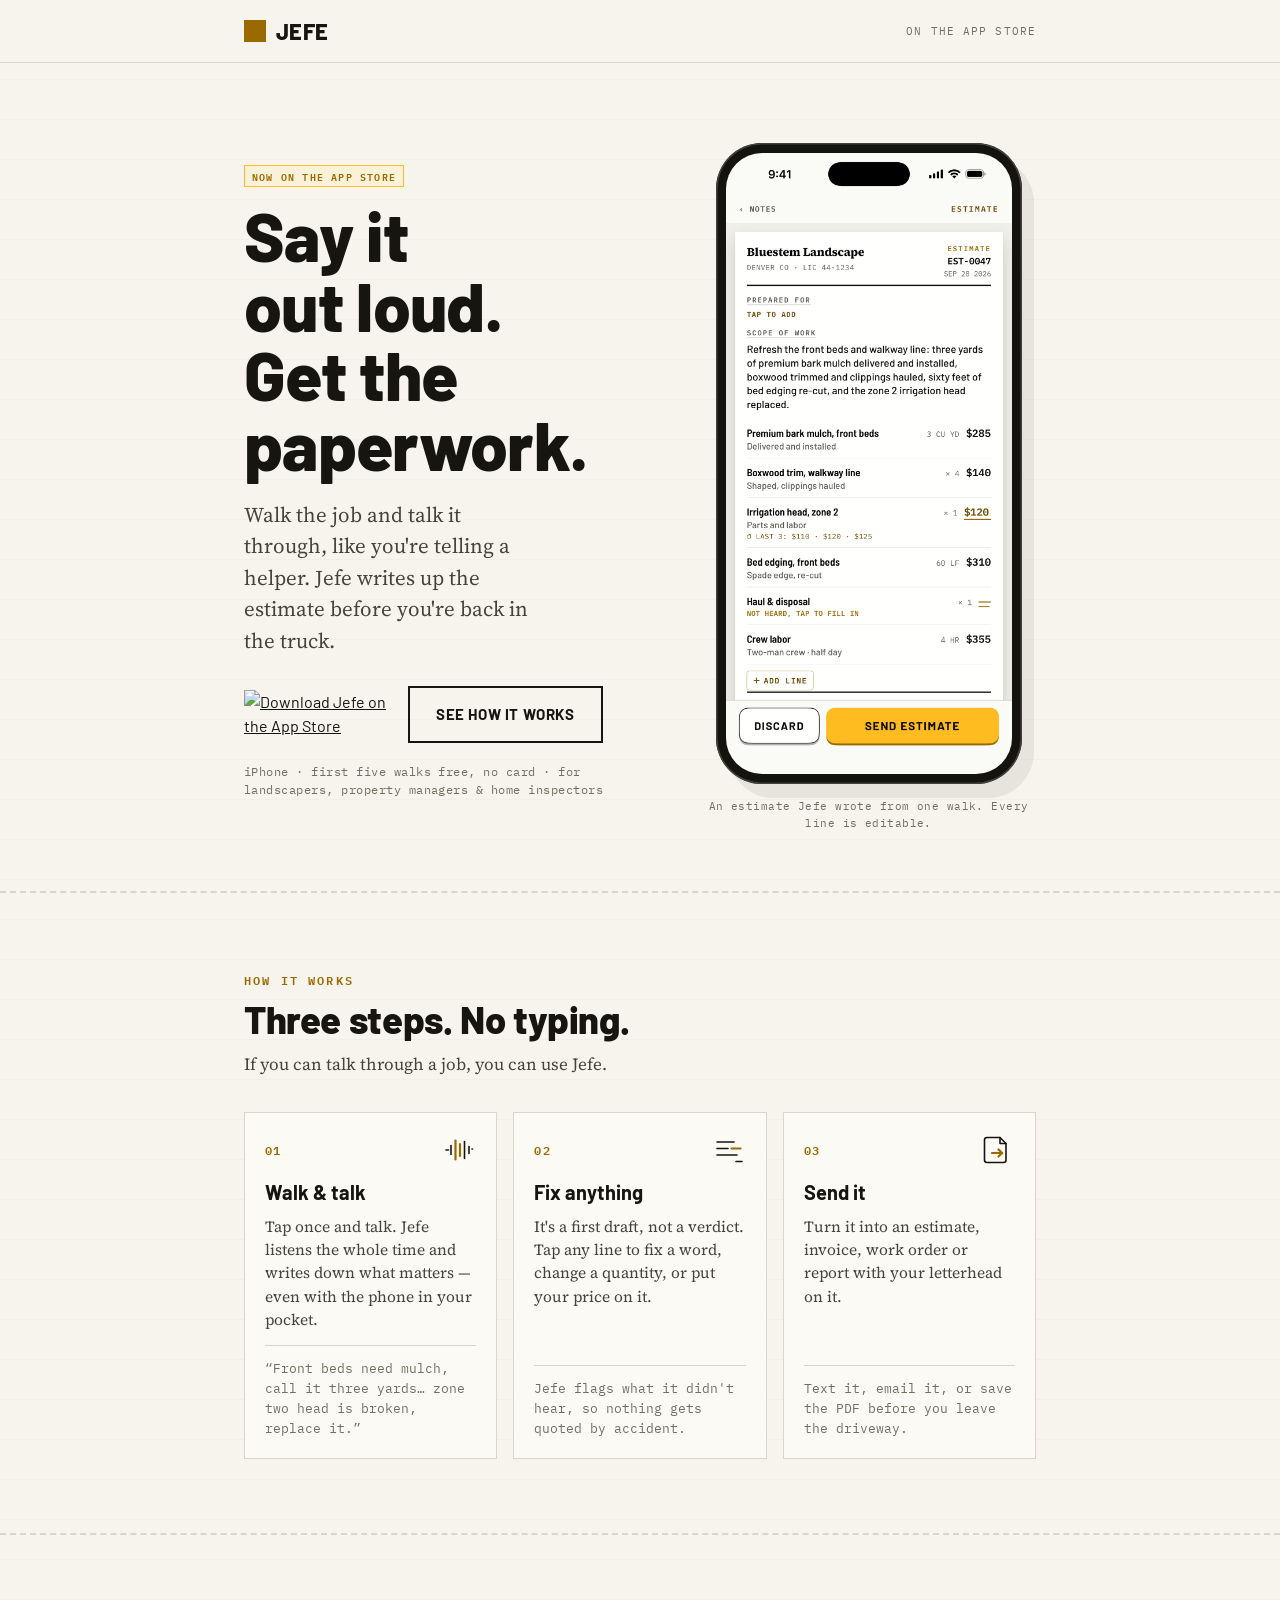
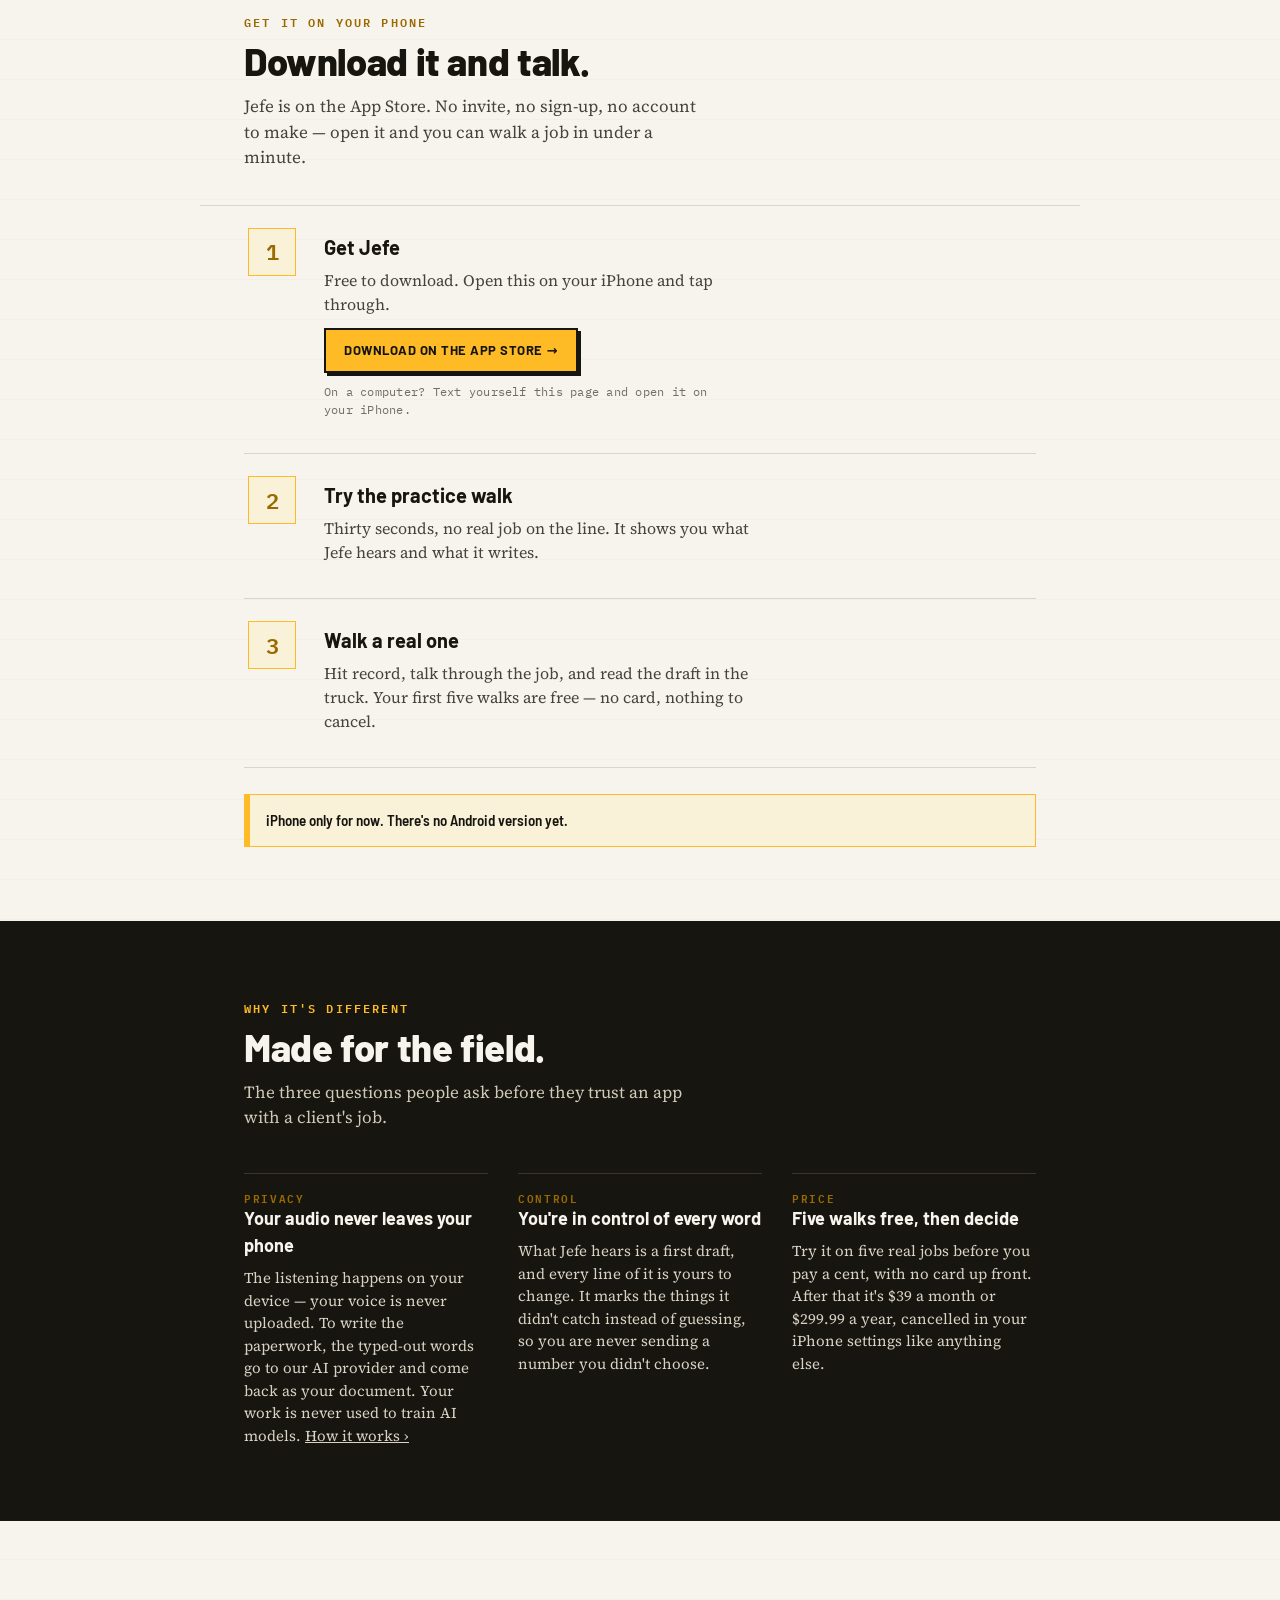
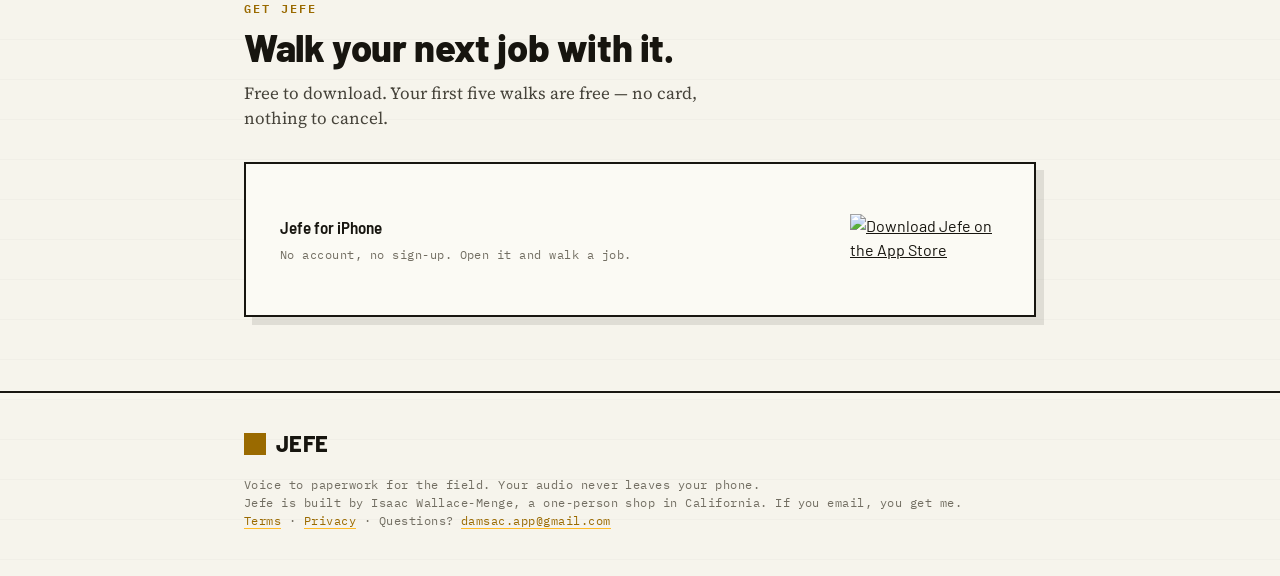
==== public/index.html @ 27d36b77 "site: usejefe.com is a Cloudflare Worker, and public/ is all it serves The domain lives at Cloudflar" ====
<!DOCTYPE html>
<html lang="en">
<head>
<meta charset="UTF-8" />
<meta name="viewport" content="width=device-width, initial-scale=1.0" />
<title>Jefe: say it out loud, get the paperwork</title>
<meta name="description" content="Jefe turns a spoken walk-through into a ready-to-send estimate draft before you're back in the truck. On the App Store for landscapers, property managers &amp; home inspectors. First five walks free." />

<!-- Open Graph / iMessage / social preview -->
<meta property="og:title" content="Jefe: say it out loud, get the paperwork" />
<meta property="og:description" content="Walk the job, talk it through, and Jefe writes up the estimate. On the App Store — first five walks free." />
<meta property="og:type" content="website" />
<meta property="og:url" content="https://usejefe.com/" />
<meta property="og:image" content="https://usejefe.com/img/estimate.png" />
<meta property="og:image:alt" content="An estimate Jefe wrote from a spoken walk-through, on an iPhone screen." />
<link rel="canonical" href="https://usejefe.com/" />
<!-- The repo also publishes to GitHub Pages (damsac.github.io/jefe-beta). That copy
     is a duplicate, not a second site: send anyone who lands there to the real one. -->
<script>if (/\.github\.io$/.test(location.hostname)) location.replace('https://usejefe.com' + location.pathname.replace(/^\/jefe-beta/, ''));</script>

<link rel="preconnect" href="https://fonts.googleapis.com" />
<link rel="preconnect" href="https://fonts.gstatic.com" crossorigin />
<link href="https://fonts.googleapis.com/css2?family=Barlow:wght@400;500;600;700;800&family=Barlow+Semi+Condensed:wght@500;600&family=IBM+Plex+Mono:wght@400;500;600&family=Source+Serif+4:opsz,wght@8..60,400;8..60,600;8..60,700&display=swap" rel="stylesheet" />

<style>
  :root {
    /* Field Instrument palette — matches the Jefe app */
    --paper:      #F6F4EC;
    --paper-deep: #EFEBDD;
    --sheet:      #FBFAF4;
    --ink:        #17150F;
    --ink-70:     #46433A;
    --ink-45:     #726E62;
    --ink-25:     #A9A497;
    --amber:      #FFBB26;
    --amber-deep: #9A6A00;
    --amber-tint: #FAF1D9;
    --on-amber:   #141412;
    --hairline:   #DAD5C6;
    --red:        #B23B2E;
    --green:      #3E6B35;

    --ui:   'Barlow', system-ui, sans-serif;
    --cond: 'Barlow Semi Condensed', 'Barlow', sans-serif;
    --mono: 'IBM Plex Mono', ui-monospace, monospace;
    --serif:'Source Serif 4', Georgia, serif;

    --pad: clamp(26px, 6vw, 44px);
    --maxw: 880px;
  }

  * { box-sizing: border-box; }
  html { scroll-behavior: smooth; }
  /* grid/flex children default to min-width:auto, which lets long lines push a
     cell wider than the viewport → horizontal overflow. Reset it everywhere. */
  .hero-grid > *, .beats > *, .beat, .step > *, .trust .grid > *,
  footer .wrap > * { min-width: 0; }
  .hero .fine, .step p, .beat p { overflow-wrap: anywhere; }
  body {
    margin: 0;
    background: var(--paper);
    color: var(--ink);
    font-family: var(--ui);
    line-height: 1.5;
    -webkit-font-smoothing: antialiased;
    /* faint carbon-form ruling */
    background-image: repeating-linear-gradient(
      to bottom, transparent, transparent 39px, rgba(0,0,0,0.018) 39px, rgba(0,0,0,0.018) 40px);
  }
  a { color: inherit; }
  img { max-width: 100%; }

  .wrap { max-width: var(--maxw); margin: 0 auto; padding: 0 var(--pad); }

  /* ---- reusable bits ---- */
  .kicker {
    font-family: var(--mono); font-weight: 600; font-size: 12px;
    letter-spacing: 0.18em; text-transform: uppercase; color: var(--amber-deep);
  }
  .stamp {
    display: inline-block; font-family: var(--mono); font-weight: 600;
    font-size: 10px; letter-spacing: 0.12em; text-transform: uppercase;
    padding: 3px 7px 2px; background: var(--amber-tint);
    color: var(--amber-deep); border: 1px solid var(--amber);
  }
  .btn {
    display: inline-flex; align-items: center; justify-content: center; gap: 8px;
    font-family: var(--ui); font-weight: 700; font-size: 15px; letter-spacing: 0.04em;
    text-transform: uppercase; text-decoration: none; cursor: pointer;
    padding: 15px 26px; border: 2px solid var(--ink); background: var(--amber);
    color: var(--on-amber); transition: transform .12s ease, box-shadow .12s ease;
    box-shadow: 4px 4px 0 var(--ink);
  }
  .btn:hover { transform: translate(-2px,-2px); box-shadow: 6px 6px 0 var(--ink); }
  .btn:active { transform: translate(2px,2px); box-shadow: 1px 1px 0 var(--ink); }
  .btn.ghost { background: transparent; color: var(--ink); box-shadow: none; }
  .btn.ghost:hover { background: var(--paper-deep); transform: none; }

  .logo { display: inline-flex; align-items: center; gap: 10px; text-decoration: none; }
  .logo .mark { width: 22px; height: 22px; background: var(--amber-deep); flex: none; }
  .logo .word { font-family: var(--ui); font-weight: 800; font-size: 22px; letter-spacing: 0.02em; }

  /* ---- top bar ---- */
  header.bar {
    position: sticky; top: 0; z-index: 20;
    background: rgba(246,244,236,0.92); backdrop-filter: blur(6px);
    border-bottom: 1px solid var(--hairline);
  }
  header.bar .wrap { display: flex; align-items: center; justify-content: space-between; height: 62px; }
  header.bar .meta { font-family: var(--mono); font-size: 11px; letter-spacing: 0.1em; color: var(--ink-45); text-transform: uppercase; }

  /* ---- hero ---- */
  /* top/bottom only — leave .wrap's horizontal padding intact (a `padding`
     shorthand here would zero the side margins and flush content left). */
  .hero { padding-top: clamp(38px, 8vw, 80px); padding-bottom: clamp(30px, 6vw, 60px); }
  .hero h1 {
    font-family: var(--ui); font-weight: 800; letter-spacing: -0.01em;
    font-size: clamp(38px, 9vw, 68px); line-height: 1.02; margin: 14px 0 0;
  }
  .hero .lead {
    font-family: var(--serif); font-size: clamp(17px, 2.4vw, 21px); color: var(--ink-70);
    max-width: 30ch; margin: 20px 0 0; line-height: 1.5;
  }
  .hero .ctas { display: flex; flex-wrap: wrap; align-items: center; gap: 14px; margin-top: 30px; }
  .hero .fine {
    margin-top: 20px; font-family: var(--mono); font-size: 12px; letter-spacing: 0.04em;
    color: var(--ink-45);
  }
  .hero-grid { display: grid; grid-template-columns: 1.1fr 0.9fr; gap: clamp(24px, 5vw, 48px); align-items: center; }
  @media (max-width: 720px) { .hero-grid { grid-template-columns: 1fr; } }

  /* app screenshot in a device outline — the real article, not a mockup */
  .shot { margin: 0; }
  .device {
    width: min(306px, 100%); margin: 0 auto; padding: 10px;
    background: #15130E; border-radius: 46px;
    box-shadow: 0 0 0 1.5px #44403A inset, 12px 14px 0 rgba(23,21,15,0.07);
  }
  .device img {
    display: block; width: 100%; height: auto; border-radius: 36px;
  }
  .shot figcaption {
    margin-top: 14px; text-align: center; font-family: var(--mono);
    font-size: 11px; letter-spacing: 0.04em; color: var(--ink-45); line-height: 1.5;
  }

  .sub { font-family: var(--mono); font-size: 9px; letter-spacing: 0.06em; color: var(--ink-45); text-transform: uppercase; }

  .badge { border: 0; display: inline-flex; }
  .badge img { display: block; height: 50px; width: auto; }

  /* ---- section frame ---- */
  section { padding: clamp(40px, 8vw, 74px) 0; }
  .divider { border: none; border-top: 2px dashed var(--hairline); margin: 0; }
  .sec-head h2 {
    font-family: var(--ui); font-weight: 800; font-size: clamp(26px, 5vw, 38px);
    letter-spacing: -0.01em; margin: 8px 0 0; line-height: 1.08;
  }
  .sec-head .sub-lead { font-family: var(--serif); color: var(--ink-70); font-size: 17px; margin: 12px 0 0; max-width: 52ch; }

  /* ---- how it works ---- */
  .beats { display: grid; grid-template-columns: repeat(3, 1fr); gap: 16px; margin-top: 34px; }
  @media (max-width: 720px) { .beats { grid-template-columns: 1fr; } }
  .beat {
    background: var(--sheet); border: 1.5px solid var(--hairline); padding: 20px;
    display: flex; flex-direction: column;
  }
  .beat .top { display: flex; align-items: center; justify-content: space-between; gap: 12px; }
  .beat .n { font-family: var(--mono); font-weight: 600; font-size: 12px; color: var(--amber-deep); letter-spacing: 0.1em; }
  .beat svg { display: block; width: 34px; height: 34px; flex: none; }
  .beat svg .ln { fill: none; stroke: var(--ink); stroke-width: 1.6; stroke-linecap: round; stroke-linejoin: round; }
  .beat svg .hi { fill: none; stroke: var(--amber-deep); stroke-width: 2.2; stroke-linecap: round; }
  .beat h3 { font-family: var(--ui); font-weight: 700; font-size: 20px; margin: 10px 0 8px; }
  .beat p { font-family: var(--serif); color: var(--ink-70); font-size: 15.5px; margin: 0; }
  .beat .eg {
    font-family: var(--mono); font-size: 12.5px; line-height: 1.6; color: var(--ink-45);
    margin-top: auto; padding-top: 12px; border-top: 1px solid var(--hairline);
  }
  .beat p:not(.eg) { margin-bottom: 14px; }

  /* ---- install steps ---- */
  .steps { margin-top: 34px; border-top: 1px solid var(--hairline); }
  .step {
    display: grid; grid-template-columns: 58px 1fr; gap: 18px; align-items: start;
    padding: 22px 4px; border-bottom: 1px solid var(--hairline);
  }
  .step .idx {
    font-family: var(--mono); font-weight: 600; font-size: 22px; color: var(--amber-deep);
    border: 1.5px solid var(--amber); background: var(--amber-tint); width: 48px; height: 48px;
    display: flex; align-items: center; justify-content: center;
  }
  .step h3 { font-family: var(--ui); font-weight: 700; font-size: 20px; margin: 4px 0 6px; }
  .step p { font-family: var(--serif); color: var(--ink-70); font-size: 16px; margin: 0 0 12px; max-width: 56ch; }
  .step .mini-note { font-family: var(--mono); font-size: 12px; color: var(--ink-45); letter-spacing: 0.02em; }
  .step .btn { font-size: 13px; padding: 11px 18px; box-shadow: 3px 3px 0 var(--ink); }
  .step .btn:hover { box-shadow: 5px 5px 0 var(--ink); }

  .notebar {
    margin-top: 26px; display: flex; gap: 0; border: 1.5px solid var(--amber);
    background: var(--amber-tint);
  }
  .notebar .tick { width: 5px; background: var(--amber); flex: none; }
  .notebar .txt { padding: 14px 16px; font-family: var(--cond); font-weight: 600; font-size: 15px; color: var(--ink); }

  /* ---- trust strip ---- */
  .trust { background: var(--ink); color: var(--paper); }
  .trust .kicker { color: var(--amber); }
  .trust h2 { color: var(--paper); }
  .trust .sub-lead { color: #CFC9B8; }
  .trust .grid { display: grid; grid-template-columns: repeat(3, 1fr); gap: 30px; margin-top: 42px; }
  .trust .item { border-top: 1px solid #3A362E; padding-top: 16px; }
  @media (max-width: 720px) { .trust .grid { grid-template-columns: 1fr; } }
  .trust .item h3 { font-family: var(--ui); font-weight: 700; font-size: 18px; margin: 0 0 8px; }
  .trust .item p { font-family: var(--serif); color: #D8D3C4; font-size: 15px; margin: 0; }
  .trust .item .ic {
    font-family: var(--mono); color: var(--amber-deep); font-size: 10.5px;
    font-weight: 600; letter-spacing: 0.16em; text-transform: uppercase;
  }

  /* ---- get it (closing call) ---- */
  .get .card {
    margin-top: 30px; background: var(--sheet); border: 2px solid var(--ink);
    box-shadow: 8px 8px 0 rgba(23,21,15,0.10); padding: clamp(22px, 4vw, 34px);
    display: flex; flex-wrap: wrap; align-items: center; justify-content: space-between; gap: 18px 28px;
  }
  .get .card > * { min-width: 0; }
  .get .card .what { font-family: var(--cond); font-weight: 600; font-size: 17px; color: var(--ink); }
  .get .card .what .fine { display: block; margin-top: 6px; font-family: var(--mono); font-weight: 400; font-size: 12px; letter-spacing: 0.04em; color: var(--ink-45); }

  /* ---- footer ---- */
  footer { border-top: 2px solid var(--ink); padding: 34px 0 46px; }
  footer .wrap { display: flex; flex-wrap: wrap; gap: 16px; align-items: center; justify-content: space-between; }
  footer .fine { font-family: var(--mono); font-size: 12px; letter-spacing: 0.04em; color: var(--ink-45); }
  footer a.link { color: var(--amber-deep); text-decoration: none; border-bottom: 1px solid var(--amber); }
</style>
</head>

<body>

<!-- ============ TOP BAR ============ -->
<header class="bar">
  <div class="wrap">
    <a class="logo" href="#top"><span class="mark"></span><span class="word">JEFE</span></a>
    <span class="meta">On the App Store</span>
  </div>
</header>

<a id="top"></a>

<!-- ============ HERO ============ -->
<div class="hero wrap">
  <div class="hero-grid">
    <div>
      <span class="stamp">Now on the App Store</span>
      <h1>Say it out&nbsp;loud.<br>Get the paperwork.</h1>
      <p class="lead">Walk the job and talk it through, like you're telling a helper. Jefe writes up the estimate before you're back in the truck.</p>
      <div class="ctas">
        <a class="badge" href="https://apps.apple.com/app/id6761315709" target="_blank" rel="noopener"><img src="https://tools.applemediaservices.com/api/badges/download-on-the-app-store/black/en-us" alt="Download Jefe on the App Store" width="150" height="50" /></a>
        <a class="btn ghost" href="#how">See how it works</a>
      </div>
      <p class="fine">iPhone · first five walks free, no card · for landscapers, property managers &amp; home inspectors</p>
    </div>

    <!-- the real thing: a screenshot of the estimate Jefe writes -->
    <figure class="shot">
      <div class="device">
        <img src="/img/estimate.png" width="990" height="2151"
             alt="An estimate Jefe wrote from a spoken walk-through: Bluestem Landscape, Denver CO, with line items for bark mulch, boxwood trim, an irrigation head and bed edging." />
      </div>
      <figcaption>An estimate Jefe wrote from one walk. Every line is editable.</figcaption>
    </figure>
  </div>
</div>

<hr class="divider" />

<!-- ============ HOW IT WORKS ============ -->
<section id="how">
  <div class="wrap sec-head">
    <span class="kicker">How it works</span>
    <h2>Three steps. No typing.</h2>
    <p class="sub-lead">If you can talk through a job, you can use Jefe.</p>
  </div>
  <div class="wrap beats">
    <div class="beat">
      <div class="top">
        <span class="n">01</span>
        <svg viewBox="0 0 34 34" aria-hidden="true" focusable="false">
            <path class="ln" d="M4 17h2.5"/><path class="ln" d="M9 12.5v9"/>
            <path class="hi" d="M13.5 7.5v19"/><path class="hi" d="M18 11v12"/>
            <path class="ln" d="M22.5 8.5v17"/><path class="ln" d="M27 13.5v7"/><path class="ln" d="M30 16h0.5"/>
          </svg>
      </div>
      <h3>Walk &amp; talk</h3>
      <p>Tap once and talk. Jefe listens the whole time and writes down what matters &mdash; even with the phone in your pocket.</p>
      <p class="eg">&ldquo;Front beds need mulch, call it three yards&hellip; zone two head is broken, replace it.&rdquo;</p>
    </div>
    <div class="beat">
      <div class="top">
        <span class="n">02</span>
        <svg viewBox="0 0 34 34" aria-hidden="true" focusable="false">
            <path class="ln" d="M5 9h17"/><path class="ln" d="M5 15.5h11"/><path class="ln" d="M5 22h20"/>
            <path class="hi" d="M19.5 15.5h9"/>
            <path class="ln" d="M24 28.5h6"/>
          </svg>
      </div>
      <h3>Fix anything</h3>
      <p>It's a first draft, not a verdict. Tap any line to fix a word, change a quantity, or put your price on it.</p>
      <p class="eg">Jefe flags what it didn't hear, so nothing gets quoted by accident.</p>
    </div>
    <div class="beat">
      <div class="top">
        <span class="n">03</span>
        <svg viewBox="0 0 34 34" aria-hidden="true" focusable="false">
            <path class="ln" d="M6 4.5h13l6 6V27a2.5 2.5 0 0 1-2.5 2.5H6A2.5 2.5 0 0 1 3.5 27V7A2.5 2.5 0 0 1 6 4.5Z"/>
            <path class="ln" d="M19 4.5v6h6"/>
            <path class="hi" d="M11 20h10"/><path class="hi" d="M17.5 16.5 21 20l-3.5 3.5"/>
          </svg>
      </div>
      <h3>Send it</h3>
      <p>Turn it into an estimate, invoice, work order or report with your letterhead on it.</p>
      <p class="eg">Text it, email it, or save the PDF before you leave the driveway.</p>
    </div>
  </div>
</section>

<hr class="divider" />

<!-- ============ INSTALL ============ -->
<section id="install">
  <div class="wrap sec-head">
    <span class="kicker">Get it on your phone</span>
    <h2>Download it and talk.</h2>
    <p class="sub-lead">Jefe is on the App Store. No invite, no sign-up, no account to make &mdash; open it and you can walk a job in under a minute.</p>
  </div>

  <div class="wrap steps">
    <div class="step">
      <div class="idx">1</div>
      <div>
        <h3>Get Jefe</h3>
        <p>Free to download. Open this on your iPhone and tap through.</p>
        <a class="btn" href="https://apps.apple.com/app/id6761315709" target="_blank" rel="noopener">Download on the App Store →</a>
        <p class="mini-note" style="margin-top:10px">On a computer? Text yourself this page and open it on your iPhone.</p>
      </div>
    </div>

    <div class="step">
      <div class="idx">2</div>
      <div>
        <h3>Try the practice walk</h3>
        <p>Thirty seconds, no real job on the line. It shows you what Jefe hears and what it writes.</p>
      </div>
    </div>

    <div class="step">
      <div class="idx">3</div>
      <div>
        <h3>Walk a real one</h3>
        <p>Hit record, talk through the job, and read the draft in the truck. Your first five walks are free &mdash; no card, nothing to cancel.</p>
      </div>
    </div>
  </div>

  <div class="wrap">
    <div class="notebar">
      <div class="tick"></div>
      <div class="txt">iPhone only for now. There's no Android version yet.</div>
    </div>
  </div>
</section>

<!-- ============ TRUST ============ -->
<section class="trust">
  <div class="wrap sec-head">
    <span class="kicker">Why it's different</span>
    <h2>Made for the field.</h2>
    <p class="sub-lead">The three questions people ask before they trust an app with a client's job.</p>
  </div>
  <div class="wrap grid">
    <div class="item">
      <div class="ic">Privacy</div>
      <h3>Your audio never leaves your phone</h3>
      <p>The listening happens on your device &mdash; your voice is never uploaded. To write the paperwork, the typed-out words go to our AI provider and come back as your document. Your work is never used to train AI models. <a href="/privacy">How it works &rsaquo;</a></p>
    </div>
    <div class="item">
      <div class="ic">Control</div>
      <h3>You're in control of every word</h3>
      <p>What Jefe hears is a first draft, and every line of it is yours to change. It marks the things it didn't catch instead of guessing, so you are never sending a number you didn't choose.</p>
    </div>
    <div class="item">
      <div class="ic">Price</div>
      <h3>Five walks free, then decide</h3>
      <p>Try it on five real jobs before you pay a cent, with no card up front. After that it's $39 a month or $299.99 a year, cancelled in your iPhone settings like anything else.</p>
    </div>
  </div>
</section>

<!-- ============ GET IT ============ -->
<section id="get" class="get">
  <div class="wrap sec-head">
    <span class="kicker">Get Jefe</span>
    <h2>Walk your next job with it.</h2>
    <p class="sub-lead">Free to download. Your first five walks are free &mdash; no card, nothing to cancel.</p>
  </div>

  <div class="wrap">
    <div class="card">
      <p class="what">Jefe for iPhone<span class="fine">No account, no sign-up. Open it and walk a job.</span></p>
      <a class="badge" href="https://apps.apple.com/app/id6761315709" target="_blank" rel="noopener"><img src="https://tools.applemediaservices.com/api/badges/download-on-the-app-store/black/en-us" alt="Download Jefe on the App Store" width="150" height="50" /></a>
    </div>
  </div>
</section>

<!-- ============ FOOTER ============ -->
<footer>
  <div class="wrap">
    <a class="logo" href="#top"><span class="mark"></span><span class="word">JEFE</span></a>
    <div class="fine">
      Voice to paperwork for the field. Your audio never leaves your phone.<br>
      Jefe is built by Isaac Wallace-Menge, a one-person shop in California. If you email, you get me.<br>
      <a class="link" href="/terms">Terms</a> · <a class="link" href="/privacy">Privacy</a> ·
      Questions? <a class="link" href="mailto:damsac.app@gmail.com">damsac.app@gmail.com</a>
    </div>
  </div>
</footer>

</body>
</html>
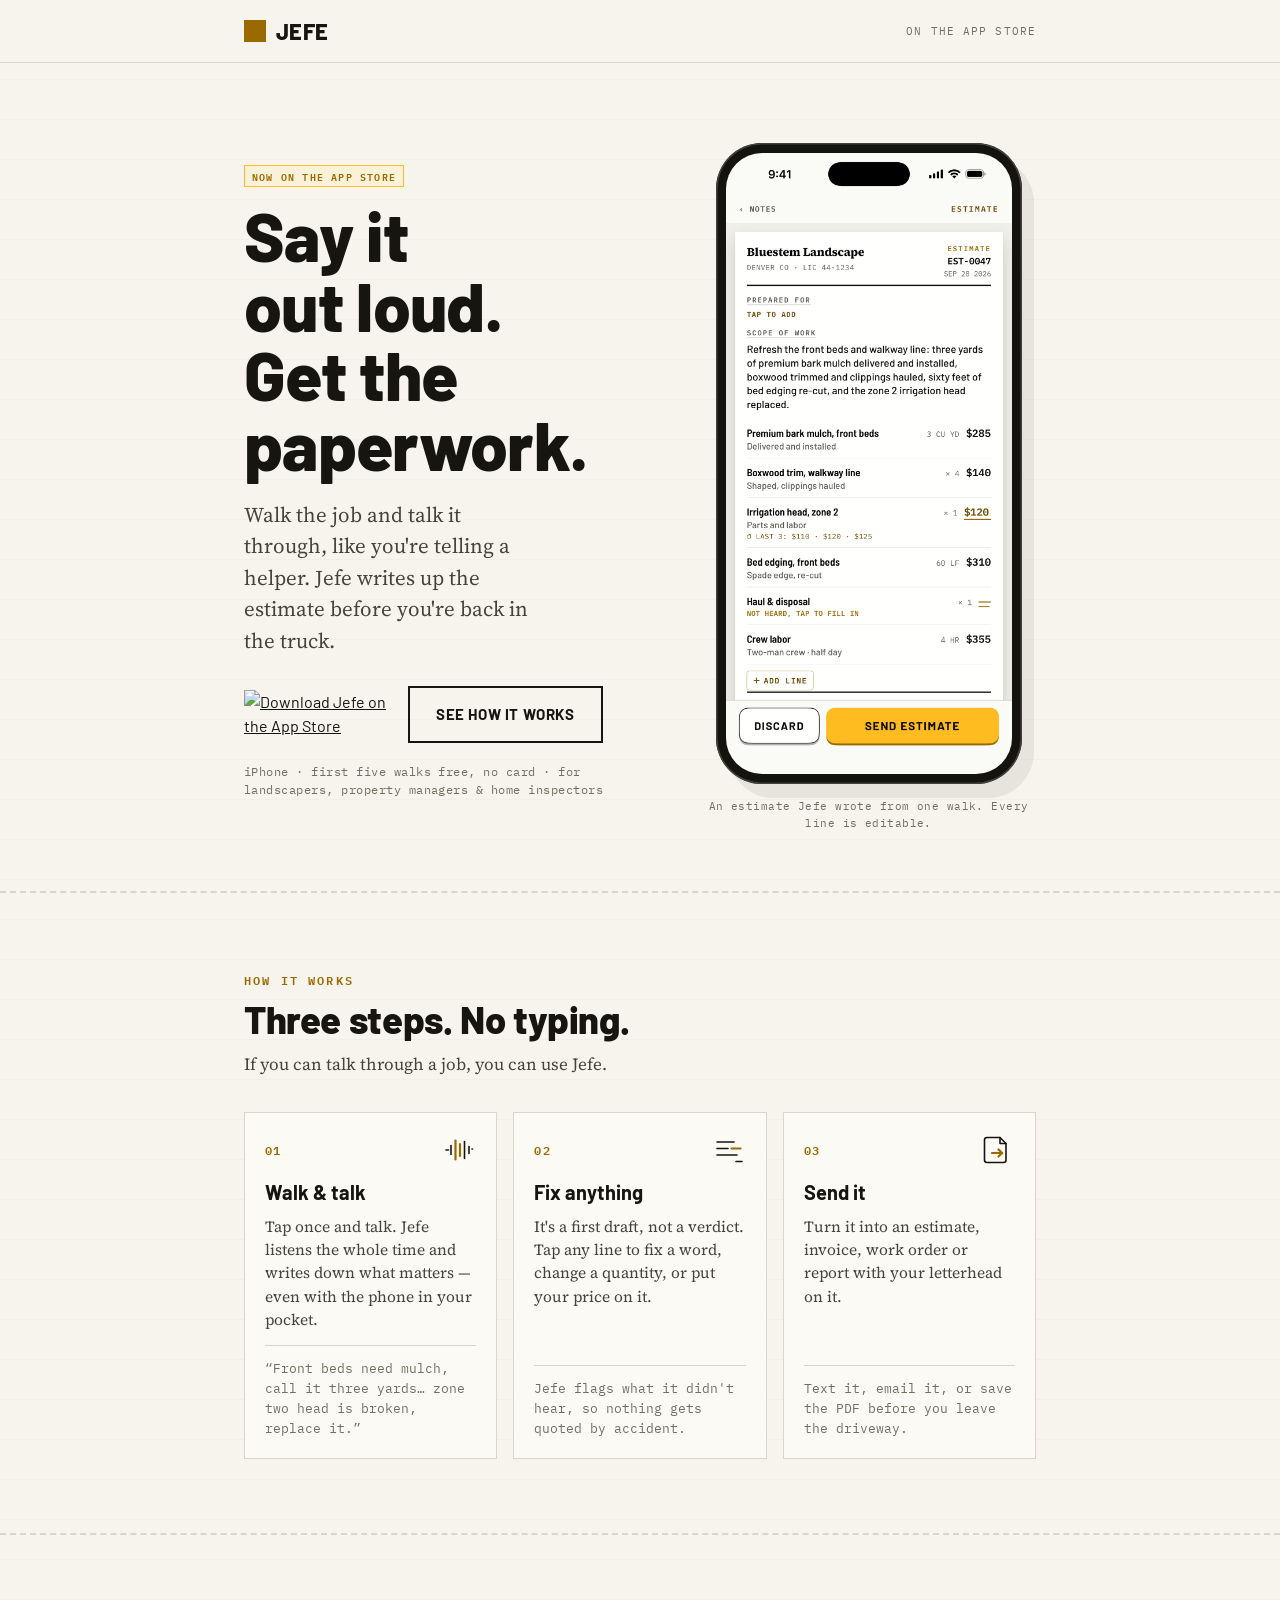
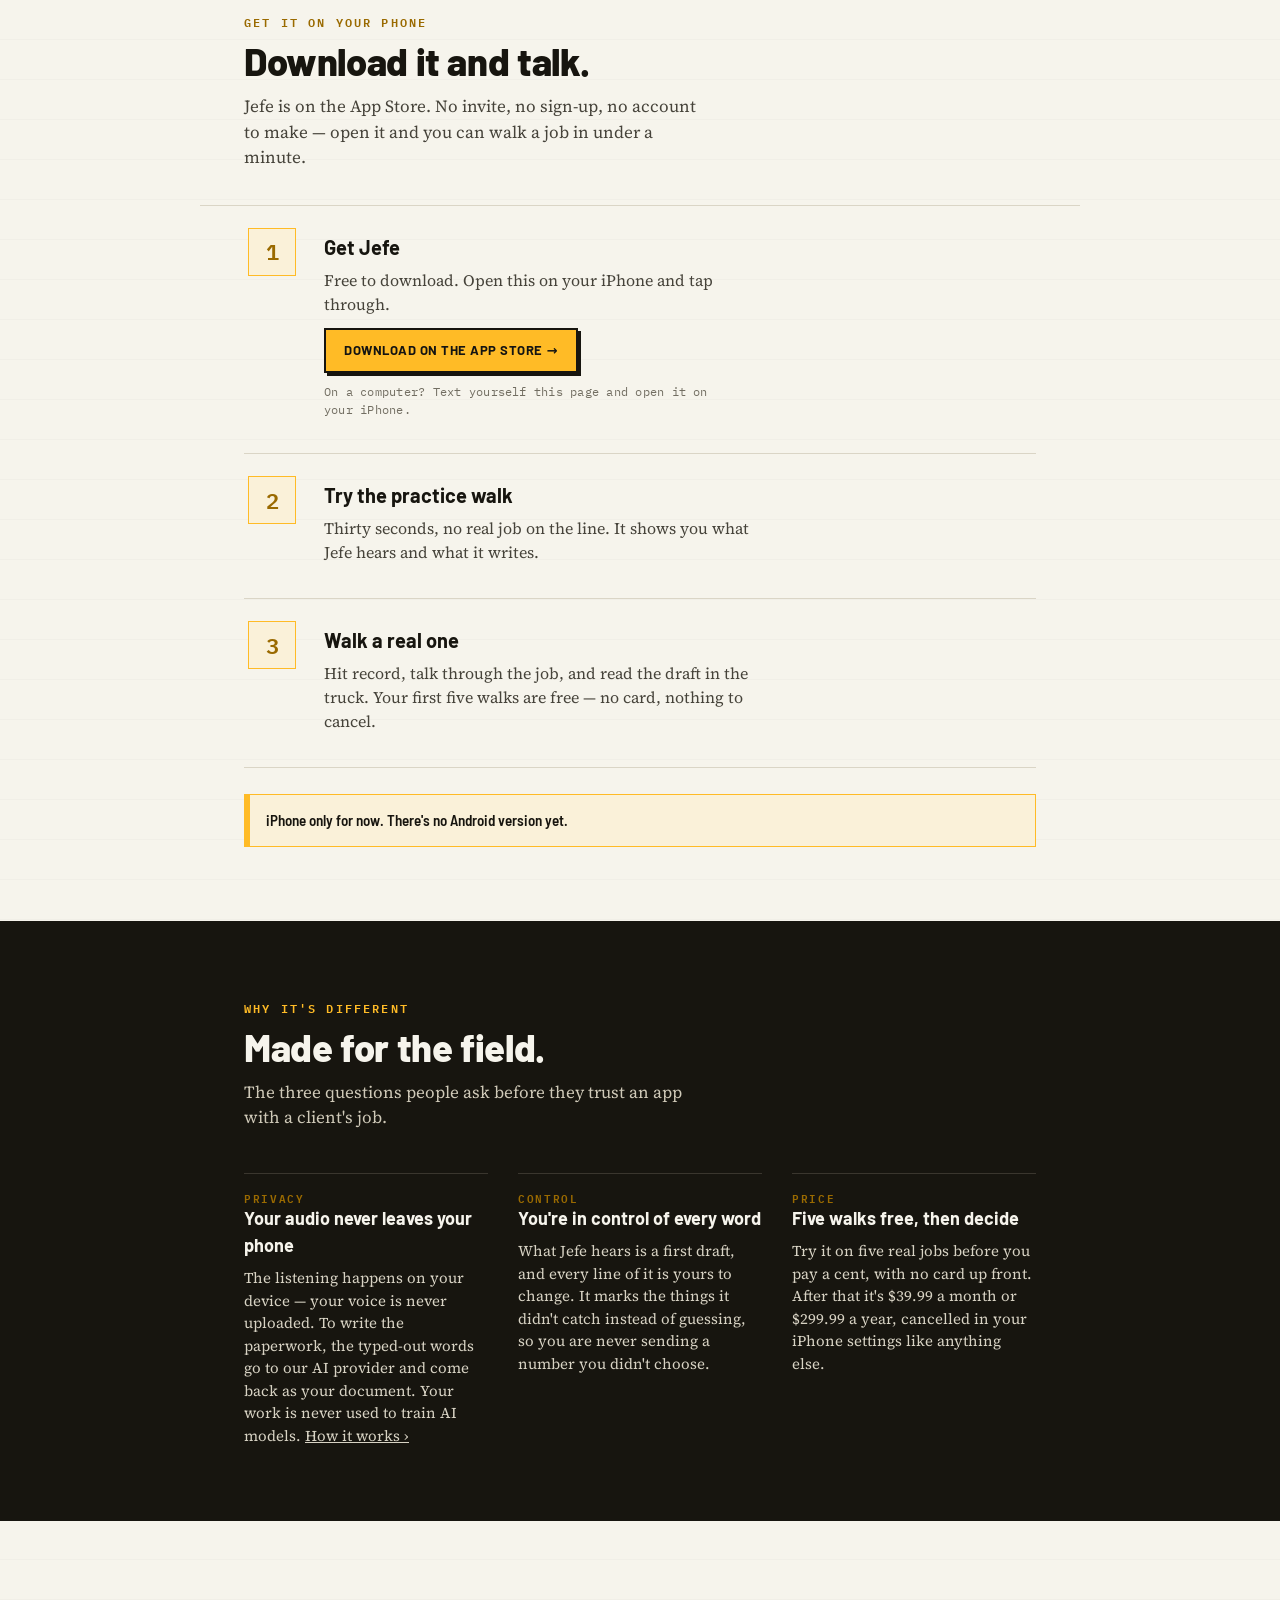
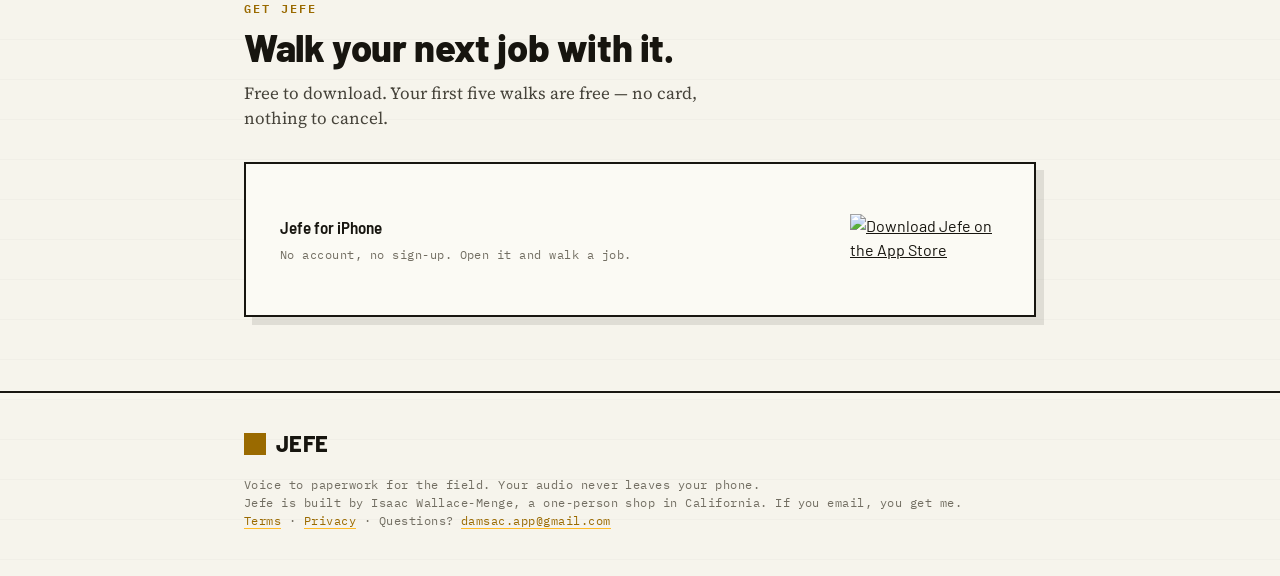
==== commit 9a150790: "site: $39.99 a month, the price the App Store charges" ====
--- a/public/index.html
+++ b/public/index.html
@@ -16,7 +16,7 @@
 <link rel="canonical" href="https://usejefe.com/" />
 <!-- The repo also publishes to GitHub Pages (damsac.github.io/jefe-beta). That copy
      is a duplicate, not a second site: send anyone who lands there to the real one. -->
-<script>if (/\.github\.io$/.test(location.hostname)) location.replace('https://usejefe.com' + location.pathname.replace(/^\/jefe-beta/, ''));</script>
+<script>if (/\.github\.io$/.test(location.hostname)) location.replace('https://usejefe.com' + location.pathname.replace(/^\/jefe-beta(\/public)?/, ''));</script>
 
 <link rel="preconnect" href="https://fonts.googleapis.com" />
 <link rel="preconnect" href="https://fonts.gstatic.com" crossorigin />
@@ -391,7 +391,7 @@
     <div class="item">
       <div class="ic">Price</div>
       <h3>Five walks free, then decide</h3>
-      <p>Try it on five real jobs before you pay a cent, with no card up front. After that it's $39 a month or $299.99 a year, cancelled in your iPhone settings like anything else.</p>
+      <p>Try it on five real jobs before you pay a cent, with no card up front. After that it's $39.99 a month or $299.99 a year, cancelled in your iPhone settings like anything else.</p>
     </div>
   </div>
 </section>
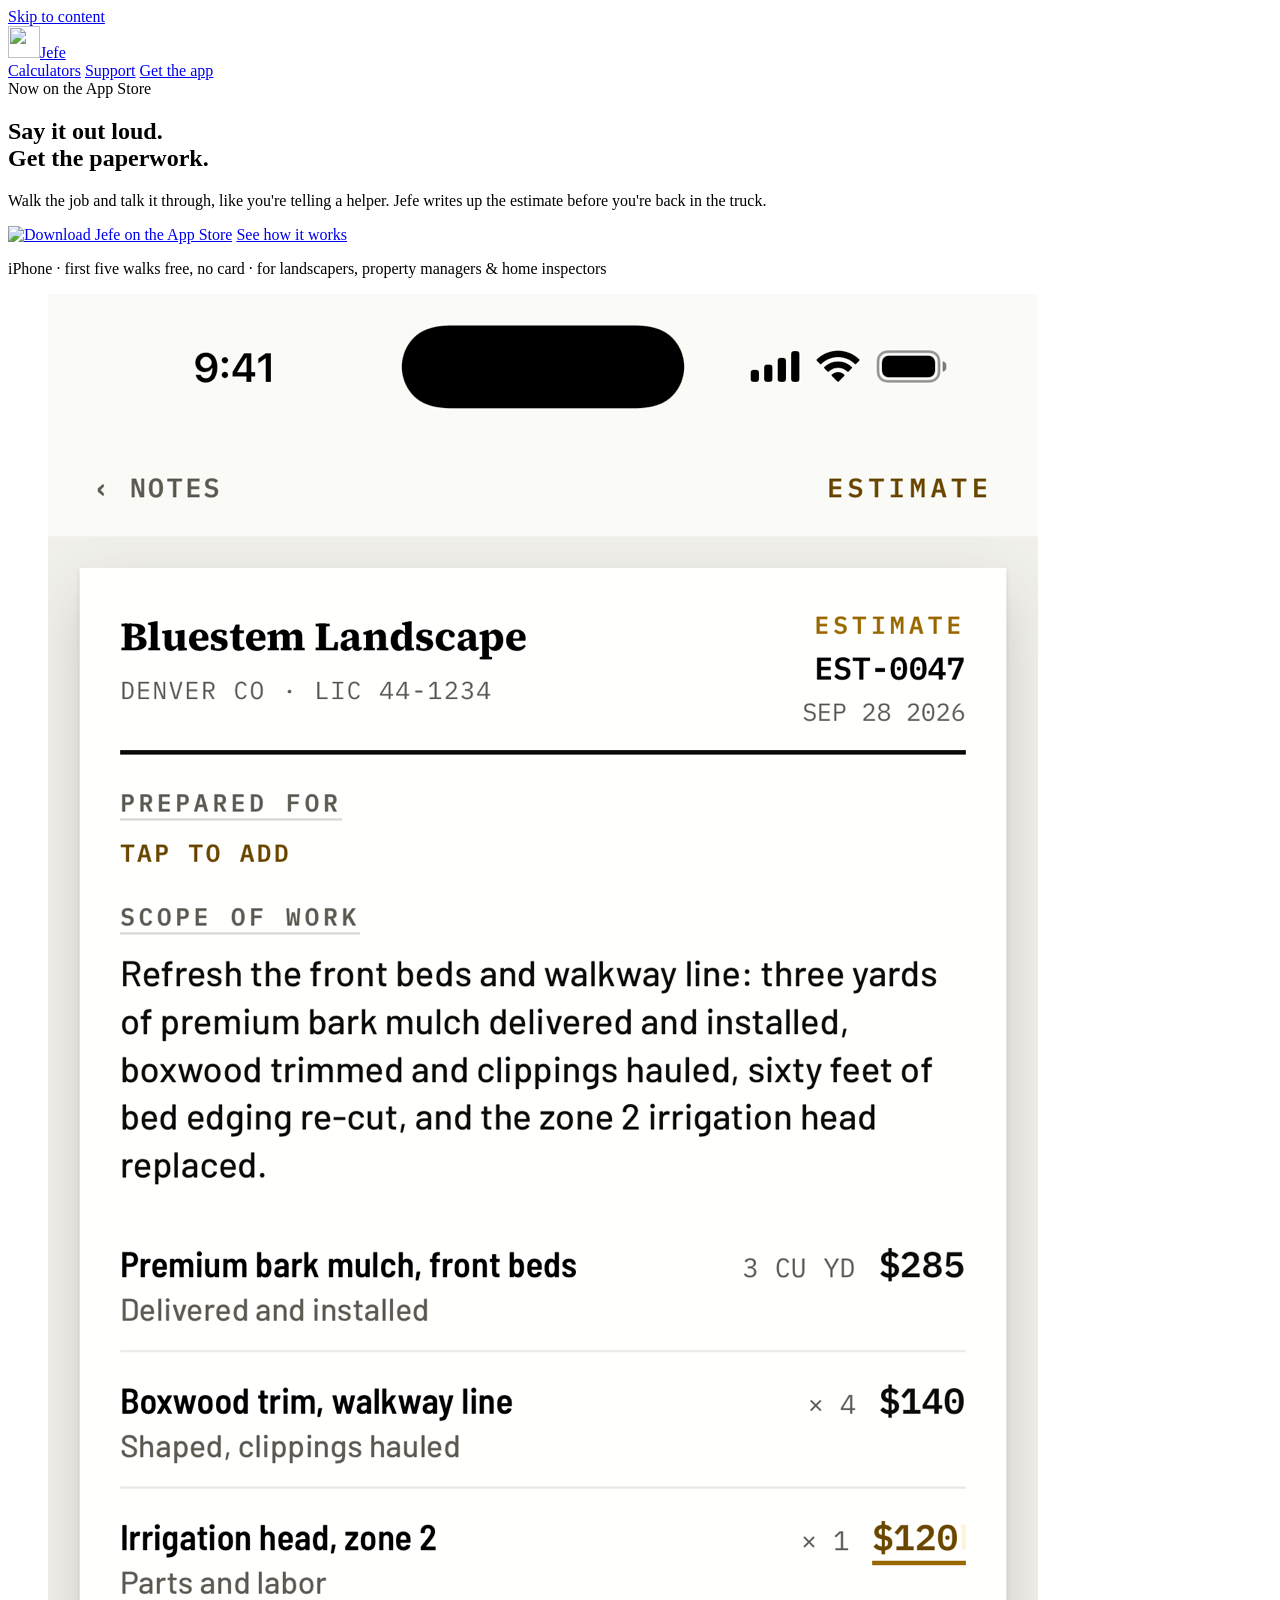
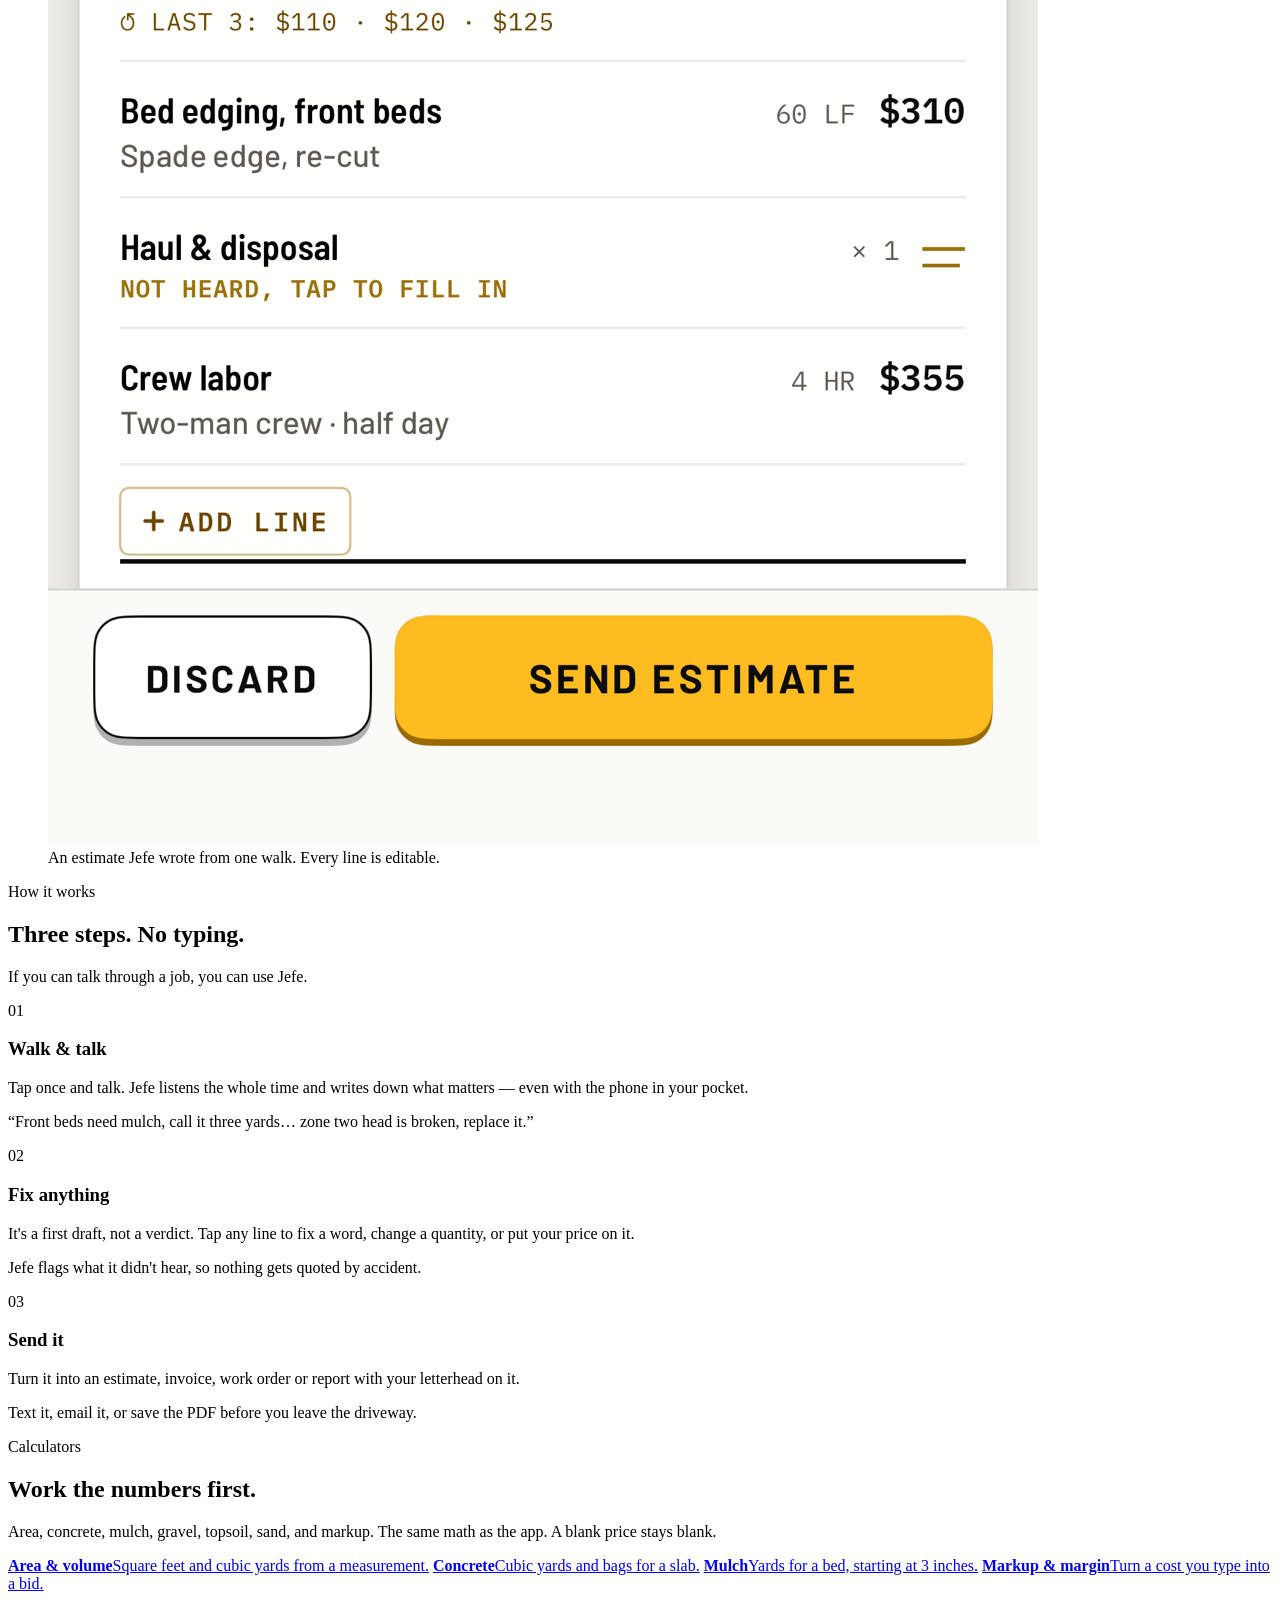
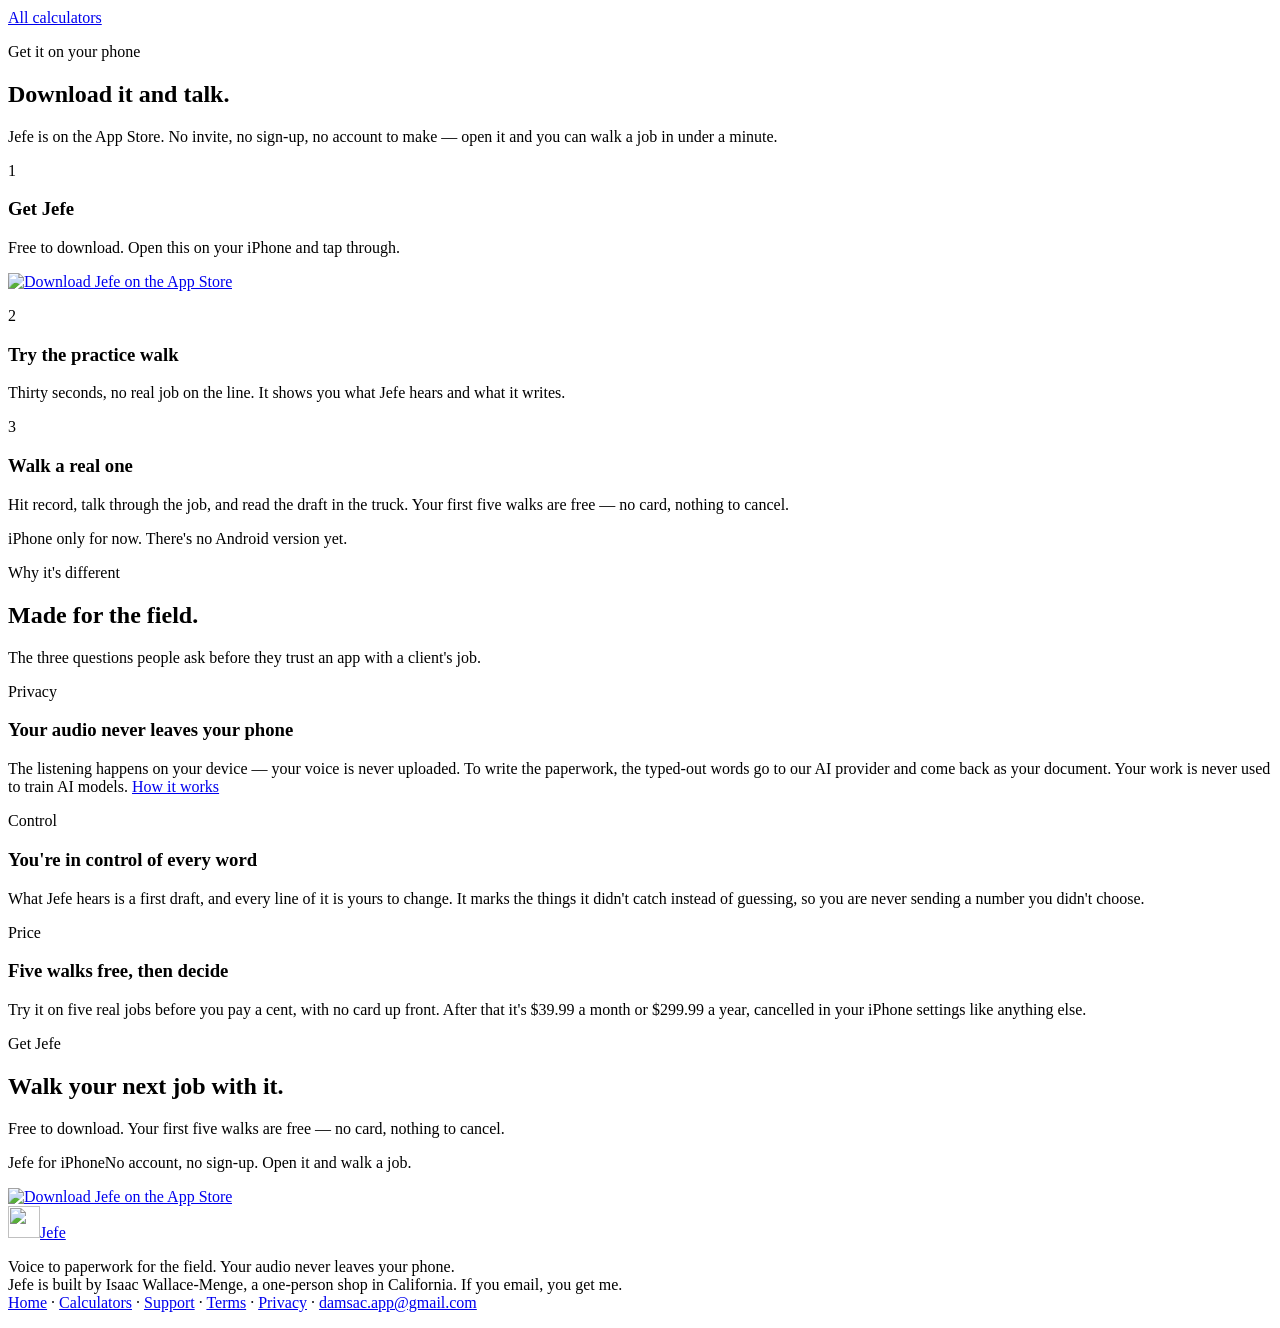
==== commit 8bf77d12: "site: rebuild the marketing pages in the B1 design Plus Jakarta Sans, amber #FFB800, and a cream pag" ====
--- a/public/index.html
+++ b/public/index.html
@@ -4,424 +4,172 @@
 <meta charset="UTF-8" />
 <meta name="viewport" content="width=device-width, initial-scale=1.0" />
 <title>Jefe: say it out loud, get the paperwork</title>
-<meta name="description" content="Jefe turns a spoken walk-through into a ready-to-send estimate draft before you're back in the truck. On the App Store for landscapers, property managers &amp; home inspectors. First five walks free." />
-
-<!-- Open Graph / iMessage / social preview -->
+<meta name="description" content="Jefe turns a spoken walk-through into a ready-to-send estimate draft before you're back in the truck. On the App Store for landscapers, property managers and home inspectors. First five walks free." />
+<link rel="canonical" href="https://usejefe.com/" />
 <meta property="og:title" content="Jefe: say it out loud, get the paperwork" />
-<meta property="og:description" content="Walk the job, talk it through, and Jefe writes up the estimate. On the App Store — first five walks free." />
+<meta property="og:description" content="Jefe turns a spoken walk-through into a ready-to-send estimate draft before you're back in the truck. On the App Store for landscapers, property managers and home inspectors. First five walks free." />
 <meta property="og:type" content="website" />
 <meta property="og:url" content="https://usejefe.com/" />
-<meta property="og:image" content="https://usejefe.com/img/estimate.png" />
-<meta property="og:image:alt" content="An estimate Jefe wrote from a spoken walk-through, on an iPhone screen." />
-<link rel="canonical" href="https://usejefe.com/" />
-<!-- The repo also publishes to GitHub Pages (damsac.github.io/jefe-beta). That copy
-     is a duplicate, not a second site: send anyone who lands there to the real one. -->
-<script>if (/\.github\.io$/.test(location.hostname)) location.replace('https://usejefe.com' + location.pathname.replace(/^\/jefe-beta(\/public)?/, ''));</script>
-
+<meta property="og:image" content="https://usejefe.com/img/og.png" />
+<meta property="og:image:width" content="1200" />
+<meta property="og:image:height" content="630" />
+<meta property="og:image:alt" content="Jefe. Say it out loud. Get the paperwork." />
+<meta name="twitter:card" content="summary_large_image" />
+<meta name="twitter:title" content="Jefe: say it out loud, get the paperwork" />
+<meta name="twitter:description" content="Jefe turns a spoken walk-through into a ready-to-send estimate draft before you're back in the truck. On the App Store for landscapers, property managers and home inspectors. First five walks free." />
+<meta name="twitter:image" content="https://usejefe.com/img/og.png" />
+<meta name="theme-color" content="#FFB800" />
+<link rel="icon" href="/favicon.ico" sizes="any" />
+<link rel="icon" type="image/png" sizes="32x32" href="/favicon-32.png" />
+<link rel="icon" type="image/png" sizes="16x16" href="/favicon-16.png" />
+<link rel="apple-touch-icon" href="/apple-touch-icon.png" />
 <link rel="preconnect" href="https://fonts.googleapis.com" />
 <link rel="preconnect" href="https://fonts.gstatic.com" crossorigin />
-<link href="https://fonts.googleapis.com/css2?family=Barlow:wght@400;500;600;700;800&family=Barlow+Semi+Condensed:wght@500;600&family=IBM+Plex+Mono:wght@400;500;600&family=Source+Serif+4:opsz,wght@8..60,400;8..60,600;8..60,700&display=swap" rel="stylesheet" />
-
-<style>
-  :root {
-    /* Field Instrument palette — matches the Jefe app */
-    --paper:      #F6F4EC;
-    --paper-deep: #EFEBDD;
-    --sheet:      #FBFAF4;
-    --ink:        #17150F;
-    --ink-70:     #46433A;
-    --ink-45:     #726E62;
-    --ink-25:     #A9A497;
-    --amber:      #FFBB26;
-    --amber-deep: #9A6A00;
-    --amber-tint: #FAF1D9;
-    --on-amber:   #141412;
-    --hairline:   #DAD5C6;
-    --red:        #B23B2E;
-    --green:      #3E6B35;
-
-    --ui:   'Barlow', system-ui, sans-serif;
-    --cond: 'Barlow Semi Condensed', 'Barlow', sans-serif;
-    --mono: 'IBM Plex Mono', ui-monospace, monospace;
-    --serif:'Source Serif 4', Georgia, serif;
-
-    --pad: clamp(26px, 6vw, 44px);
-    --maxw: 880px;
-  }
-
-  * { box-sizing: border-box; }
-  html { scroll-behavior: smooth; }
-  /* grid/flex children default to min-width:auto, which lets long lines push a
-     cell wider than the viewport → horizontal overflow. Reset it everywhere. */
-  .hero-grid > *, .beats > *, .beat, .step > *, .trust .grid > *,
-  footer .wrap > * { min-width: 0; }
-  .hero .fine, .step p, .beat p { overflow-wrap: anywhere; }
-  body {
-    margin: 0;
-    background: var(--paper);
-    color: var(--ink);
-    font-family: var(--ui);
-    line-height: 1.5;
-    -webkit-font-smoothing: antialiased;
-    /* faint carbon-form ruling */
-    background-image: repeating-linear-gradient(
-      to bottom, transparent, transparent 39px, rgba(0,0,0,0.018) 39px, rgba(0,0,0,0.018) 40px);
-  }
-  a { color: inherit; }
-  img { max-width: 100%; }
-
-  .wrap { max-width: var(--maxw); margin: 0 auto; padding: 0 var(--pad); }
-
-  /* ---- reusable bits ---- */
-  .kicker {
-    font-family: var(--mono); font-weight: 600; font-size: 12px;
-    letter-spacing: 0.18em; text-transform: uppercase; color: var(--amber-deep);
-  }
-  .stamp {
-    display: inline-block; font-family: var(--mono); font-weight: 600;
-    font-size: 10px; letter-spacing: 0.12em; text-transform: uppercase;
-    padding: 3px 7px 2px; background: var(--amber-tint);
-    color: var(--amber-deep); border: 1px solid var(--amber);
-  }
-  .btn {
-    display: inline-flex; align-items: center; justify-content: center; gap: 8px;
-    font-family: var(--ui); font-weight: 700; font-size: 15px; letter-spacing: 0.04em;
-    text-transform: uppercase; text-decoration: none; cursor: pointer;
-    padding: 15px 26px; border: 2px solid var(--ink); background: var(--amber);
-    color: var(--on-amber); transition: transform .12s ease, box-shadow .12s ease;
-    box-shadow: 4px 4px 0 var(--ink);
-  }
-  .btn:hover { transform: translate(-2px,-2px); box-shadow: 6px 6px 0 var(--ink); }
-  .btn:active { transform: translate(2px,2px); box-shadow: 1px 1px 0 var(--ink); }
-  .btn.ghost { background: transparent; color: var(--ink); box-shadow: none; }
-  .btn.ghost:hover { background: var(--paper-deep); transform: none; }
-
-  .logo { display: inline-flex; align-items: center; gap: 10px; text-decoration: none; }
-  .logo .mark { width: 22px; height: 22px; background: var(--amber-deep); flex: none; }
-  .logo .word { font-family: var(--ui); font-weight: 800; font-size: 22px; letter-spacing: 0.02em; }
-
-  /* ---- top bar ---- */
-  header.bar {
-    position: sticky; top: 0; z-index: 20;
-    background: rgba(246,244,236,0.92); backdrop-filter: blur(6px);
-    border-bottom: 1px solid var(--hairline);
-  }
-  header.bar .wrap { display: flex; align-items: center; justify-content: space-between; height: 62px; }
-  header.bar .meta { font-family: var(--mono); font-size: 11px; letter-spacing: 0.1em; color: var(--ink-45); text-transform: uppercase; }
-
-  /* ---- hero ---- */
-  /* top/bottom only — leave .wrap's horizontal padding intact (a `padding`
-     shorthand here would zero the side margins and flush content left). */
-  .hero { padding-top: clamp(38px, 8vw, 80px); padding-bottom: clamp(30px, 6vw, 60px); }
-  .hero h1 {
-    font-family: var(--ui); font-weight: 800; letter-spacing: -0.01em;
-    font-size: clamp(38px, 9vw, 68px); line-height: 1.02; margin: 14px 0 0;
-  }
-  .hero .lead {
-    font-family: var(--serif); font-size: clamp(17px, 2.4vw, 21px); color: var(--ink-70);
-    max-width: 30ch; margin: 20px 0 0; line-height: 1.5;
-  }
-  .hero .ctas { display: flex; flex-wrap: wrap; align-items: center; gap: 14px; margin-top: 30px; }
-  .hero .fine {
-    margin-top: 20px; font-family: var(--mono); font-size: 12px; letter-spacing: 0.04em;
-    color: var(--ink-45);
-  }
-  .hero-grid { display: grid; grid-template-columns: 1.1fr 0.9fr; gap: clamp(24px, 5vw, 48px); align-items: center; }
-  @media (max-width: 720px) { .hero-grid { grid-template-columns: 1fr; } }
-
-  /* app screenshot in a device outline — the real article, not a mockup */
-  .shot { margin: 0; }
-  .device {
-    width: min(306px, 100%); margin: 0 auto; padding: 10px;
-    background: #15130E; border-radius: 46px;
-    box-shadow: 0 0 0 1.5px #44403A inset, 12px 14px 0 rgba(23,21,15,0.07);
-  }
-  .device img {
-    display: block; width: 100%; height: auto; border-radius: 36px;
-  }
-  .shot figcaption {
-    margin-top: 14px; text-align: center; font-family: var(--mono);
-    font-size: 11px; letter-spacing: 0.04em; color: var(--ink-45); line-height: 1.5;
-  }
-
-  .sub { font-family: var(--mono); font-size: 9px; letter-spacing: 0.06em; color: var(--ink-45); text-transform: uppercase; }
-
-  .badge { border: 0; display: inline-flex; }
-  .badge img { display: block; height: 50px; width: auto; }
-
-  /* ---- section frame ---- */
-  section { padding: clamp(40px, 8vw, 74px) 0; }
-  .divider { border: none; border-top: 2px dashed var(--hairline); margin: 0; }
-  .sec-head h2 {
-    font-family: var(--ui); font-weight: 800; font-size: clamp(26px, 5vw, 38px);
-    letter-spacing: -0.01em; margin: 8px 0 0; line-height: 1.08;
-  }
-  .sec-head .sub-lead { font-family: var(--serif); color: var(--ink-70); font-size: 17px; margin: 12px 0 0; max-width: 52ch; }
-
-  /* ---- how it works ---- */
-  .beats { display: grid; grid-template-columns: repeat(3, 1fr); gap: 16px; margin-top: 34px; }
-  @media (max-width: 720px) { .beats { grid-template-columns: 1fr; } }
-  .beat {
-    background: var(--sheet); border: 1.5px solid var(--hairline); padding: 20px;
-    display: flex; flex-direction: column;
-  }
-  .beat .top { display: flex; align-items: center; justify-content: space-between; gap: 12px; }
-  .beat .n { font-family: var(--mono); font-weight: 600; font-size: 12px; color: var(--amber-deep); letter-spacing: 0.1em; }
-  .beat svg { display: block; width: 34px; height: 34px; flex: none; }
-  .beat svg .ln { fill: none; stroke: var(--ink); stroke-width: 1.6; stroke-linecap: round; stroke-linejoin: round; }
-  .beat svg .hi { fill: none; stroke: var(--amber-deep); stroke-width: 2.2; stroke-linecap: round; }
-  .beat h3 { font-family: var(--ui); font-weight: 700; font-size: 20px; margin: 10px 0 8px; }
-  .beat p { font-family: var(--serif); color: var(--ink-70); font-size: 15.5px; margin: 0; }
-  .beat .eg {
-    font-family: var(--mono); font-size: 12.5px; line-height: 1.6; color: var(--ink-45);
-    margin-top: auto; padding-top: 12px; border-top: 1px solid var(--hairline);
-  }
-  .beat p:not(.eg) { margin-bottom: 14px; }
-
-  /* ---- install steps ---- */
-  .steps { margin-top: 34px; border-top: 1px solid var(--hairline); }
-  .step {
-    display: grid; grid-template-columns: 58px 1fr; gap: 18px; align-items: start;
-    padding: 22px 4px; border-bottom: 1px solid var(--hairline);
-  }
-  .step .idx {
-    font-family: var(--mono); font-weight: 600; font-size: 22px; color: var(--amber-deep);
-    border: 1.5px solid var(--amber); background: var(--amber-tint); width: 48px; height: 48px;
-    display: flex; align-items: center; justify-content: center;
-  }
-  .step h3 { font-family: var(--ui); font-weight: 700; font-size: 20px; margin: 4px 0 6px; }
-  .step p { font-family: var(--serif); color: var(--ink-70); font-size: 16px; margin: 0 0 12px; max-width: 56ch; }
-  .step .mini-note { font-family: var(--mono); font-size: 12px; color: var(--ink-45); letter-spacing: 0.02em; }
-  .step .btn { font-size: 13px; padding: 11px 18px; box-shadow: 3px 3px 0 var(--ink); }
-  .step .btn:hover { box-shadow: 5px 5px 0 var(--ink); }
-
-  .notebar {
-    margin-top: 26px; display: flex; gap: 0; border: 1.5px solid var(--amber);
-    background: var(--amber-tint);
-  }
-  .notebar .tick { width: 5px; background: var(--amber); flex: none; }
-  .notebar .txt { padding: 14px 16px; font-family: var(--cond); font-weight: 600; font-size: 15px; color: var(--ink); }
-
-  /* ---- trust strip ---- */
-  .trust { background: var(--ink); color: var(--paper); }
-  .trust .kicker { color: var(--amber); }
-  .trust h2 { color: var(--paper); }
-  .trust .sub-lead { color: #CFC9B8; }
-  .trust .grid { display: grid; grid-template-columns: repeat(3, 1fr); gap: 30px; margin-top: 42px; }
-  .trust .item { border-top: 1px solid #3A362E; padding-top: 16px; }
-  @media (max-width: 720px) { .trust .grid { grid-template-columns: 1fr; } }
-  .trust .item h3 { font-family: var(--ui); font-weight: 700; font-size: 18px; margin: 0 0 8px; }
-  .trust .item p { font-family: var(--serif); color: #D8D3C4; font-size: 15px; margin: 0; }
-  .trust .item .ic {
-    font-family: var(--mono); color: var(--amber-deep); font-size: 10.5px;
-    font-weight: 600; letter-spacing: 0.16em; text-transform: uppercase;
-  }
-
-  /* ---- get it (closing call) ---- */
-  .get .card {
-    margin-top: 30px; background: var(--sheet); border: 2px solid var(--ink);
-    box-shadow: 8px 8px 0 rgba(23,21,15,0.10); padding: clamp(22px, 4vw, 34px);
-    display: flex; flex-wrap: wrap; align-items: center; justify-content: space-between; gap: 18px 28px;
-  }
-  .get .card > * { min-width: 0; }
-  .get .card .what { font-family: var(--cond); font-weight: 600; font-size: 17px; color: var(--ink); }
-  .get .card .what .fine { display: block; margin-top: 6px; font-family: var(--mono); font-weight: 400; font-size: 12px; letter-spacing: 0.04em; color: var(--ink-45); }
-
-  /* ---- footer ---- */
-  footer { border-top: 2px solid var(--ink); padding: 34px 0 46px; }
-  footer .wrap { display: flex; flex-wrap: wrap; gap: 16px; align-items: center; justify-content: space-between; }
-  footer .fine { font-family: var(--mono); font-size: 12px; letter-spacing: 0.04em; color: var(--ink-45); }
-  footer a.link { color: var(--amber-deep); text-decoration: none; border-bottom: 1px solid var(--amber); }
-</style>
+<link href="https://fonts.googleapis.com/css2?family=Plus+Jakarta+Sans:wght@400;500;600;700;800&amp;display=swap" rel="stylesheet" />
+<link rel="stylesheet" href="/style.css" />
+<script>if (/\.github\.io$/.test(location.hostname)) location.replace('https://usejefe.com' + location.pathname.replace(/^\/jefe-beta(\/public)?/, ''));</script>
+<script type="application/ld+json">{"@context":"https://schema.org","@type":"SoftwareApplication","name":"Jefe","operatingSystem":"iOS","applicationCategory":"BusinessApplication","url":"https://usejefe.com/","downloadUrl":"https://apps.apple.com/us/app/jefe-voice-estimate-maker/id6761315709","image":"https://usejefe.com/img/og.png","description":"Jefe turns a spoken walk-through into a ready-to-send estimate draft. iPhone only. First five walks free, then $39.99 a month or $299.99 a year.","offers":[{"@type":"Offer","price":"39.99","priceCurrency":"USD","description":"$39.99 a month"},{"@type":"Offer","price":"299.99","priceCurrency":"USD","description":"$299.99 a year"}],"author":{"@type":"Person","name":"Isaac Wallace-Menge"}}</script>
 </head>
-
 <body>
-
-<!-- ============ TOP BAR ============ -->
+<a class="skip" href="#content">Skip to content</a>
 <header class="bar">
   <div class="wrap">
-    <a class="logo" href="#top"><span class="mark"></span><span class="word">JEFE</span></a>
-    <span class="meta">On the App Store</span>
+    <a class="logo" href="/"><img src="/img/icon-512.png" width="32" height="32" alt="" />Jefe</a>
+    <nav class="nav" aria-label="Primary">
+      <a class="nav-link" href="/calculators/">Calculators</a>
+      <a class="nav-link" href="/support">Support</a>
+      <a class="btn btn-amber btn-small" href="https://apps.apple.com/us/app/jefe-voice-estimate-maker/id6761315709" target="_blank" rel="noopener">Get the app</a>
+    </nav>
   </div>
 </header>
-
-<a id="top"></a>
-
-<!-- ============ HERO ============ -->
-<div class="hero wrap">
-  <div class="hero-grid">
-    <div>
-      <span class="stamp">Now on the App Store</span>
-      <h1>Say it out&nbsp;loud.<br>Get the paperwork.</h1>
-      <p class="lead">Walk the job and talk it through, like you're telling a helper. Jefe writes up the estimate before you're back in the truck.</p>
-      <div class="ctas">
-        <a class="badge" href="https://apps.apple.com/app/id6761315709" target="_blank" rel="noopener"><img src="https://tools.applemediaservices.com/api/badges/download-on-the-app-store/black/en-us" alt="Download Jefe on the App Store" width="150" height="50" /></a>
-        <a class="btn ghost" href="#how">See how it works</a>
+<main id="content">
+  <section class="hero">
+    <div class="wrap hero-grid">
+      <div>
+        <span class="kicker">Now on the App Store</span>
+        <h1>Say it out loud.<br />Get the paperwork.</h1>
+        <p class="lead">Walk the job and talk it through, like you're telling a helper. Jefe writes up the estimate before you're back in the truck.</p>
+        <div class="ctas">
+          <a class="badge" href="https://apps.apple.com/us/app/jefe-voice-estimate-maker/id6761315709" target="_blank" rel="noopener"><img src="https://tools.applemediaservices.com/api/badges/download-on-the-app-store/black/en-us" alt="Download Jefe on the App Store" width="150" height="50" /></a>
+          <a class="btn btn-ghost" href="#how">See how it works</a>
+        </div>
+        <p class="fine">iPhone · first five walks free, no card · for landscapers, property managers &amp; home inspectors</p>
       </div>
-      <p class="fine">iPhone · first five walks free, no card · for landscapers, property managers &amp; home inspectors</p>
-    </div>
-
-    <!-- the real thing: a screenshot of the estimate Jefe writes -->
-    <figure class="shot">
-      <div class="device">
-        <img src="/img/estimate.png" width="990" height="2151"
-             alt="An estimate Jefe wrote from a spoken walk-through: Bluestem Landscape, Denver CO, with line items for bark mulch, boxwood trim, an irrigation head and bed edging." />
-      </div>
-      <figcaption>An estimate Jefe wrote from one walk. Every line is editable.</figcaption>
-    </figure>
-  </div>
-</div>
-
-<hr class="divider" />
-
-<!-- ============ HOW IT WORKS ============ -->
-<section id="how">
-  <div class="wrap sec-head">
-    <span class="kicker">How it works</span>
-    <h2>Three steps. No typing.</h2>
-    <p class="sub-lead">If you can talk through a job, you can use Jefe.</p>
-  </div>
-  <div class="wrap beats">
-    <div class="beat">
-      <div class="top">
-        <span class="n">01</span>
-        <svg viewBox="0 0 34 34" aria-hidden="true" focusable="false">
-            <path class="ln" d="M4 17h2.5"/><path class="ln" d="M9 12.5v9"/>
-            <path class="hi" d="M13.5 7.5v19"/><path class="hi" d="M18 11v12"/>
-            <path class="ln" d="M22.5 8.5v17"/><path class="ln" d="M27 13.5v7"/><path class="ln" d="M30 16h0.5"/>
-          </svg>
-      </div>
-      <h3>Walk &amp; talk</h3>
-      <p>Tap once and talk. Jefe listens the whole time and writes down what matters &mdash; even with the phone in your pocket.</p>
-      <p class="eg">&ldquo;Front beds need mulch, call it three yards&hellip; zone two head is broken, replace it.&rdquo;</p>
-    </div>
-    <div class="beat">
-      <div class="top">
-        <span class="n">02</span>
-        <svg viewBox="0 0 34 34" aria-hidden="true" focusable="false">
-            <path class="ln" d="M5 9h17"/><path class="ln" d="M5 15.5h11"/><path class="ln" d="M5 22h20"/>
-            <path class="hi" d="M19.5 15.5h9"/>
-            <path class="ln" d="M24 28.5h6"/>
-          </svg>
-      </div>
-      <h3>Fix anything</h3>
-      <p>It's a first draft, not a verdict. Tap any line to fix a word, change a quantity, or put your price on it.</p>
-      <p class="eg">Jefe flags what it didn't hear, so nothing gets quoted by accident.</p>
-    </div>
-    <div class="beat">
-      <div class="top">
-        <span class="n">03</span>
-        <svg viewBox="0 0 34 34" aria-hidden="true" focusable="false">
-            <path class="ln" d="M6 4.5h13l6 6V27a2.5 2.5 0 0 1-2.5 2.5H6A2.5 2.5 0 0 1 3.5 27V7A2.5 2.5 0 0 1 6 4.5Z"/>
-            <path class="ln" d="M19 4.5v6h6"/>
-            <path class="hi" d="M11 20h10"/><path class="hi" d="M17.5 16.5 21 20l-3.5 3.5"/>
-          </svg>
-      </div>
-      <h3>Send it</h3>
-      <p>Turn it into an estimate, invoice, work order or report with your letterhead on it.</p>
-      <p class="eg">Text it, email it, or save the PDF before you leave the driveway.</p>
-    </div>
-  </div>
-</section>
-
-<hr class="divider" />
-
-<!-- ============ INSTALL ============ -->
-<section id="install">
-  <div class="wrap sec-head">
-    <span class="kicker">Get it on your phone</span>
-    <h2>Download it and talk.</h2>
-    <p class="sub-lead">Jefe is on the App Store. No invite, no sign-up, no account to make &mdash; open it and you can walk a job in under a minute.</p>
-  </div>
-
-  <div class="wrap steps">
-    <div class="step">
-      <div class="idx">1</div>
-      <div>
-        <h3>Get Jefe</h3>
-        <p>Free to download. Open this on your iPhone and tap through.</p>
-        <a class="btn" href="https://apps.apple.com/app/id6761315709" target="_blank" rel="noopener">Download on the App Store →</a>
-        <p class="mini-note" style="margin-top:10px">On a computer? Text yourself this page and open it on your iPhone.</p>
+      <div class="phone-stage">
+        <div class="orb" aria-hidden="true"></div>
+        <figure class="shot">
+          <div class="device">
+            <img src="/img/estimate.png" width="990" height="2151" alt="An estimate Jefe wrote from a spoken walk-through: Bluestem Landscape, Denver CO, with line items for bark mulch, boxwood trim, an irrigation head and bed edging." />
+          </div>
+          <figcaption>An estimate Jefe wrote from one walk. Every line is editable.</figcaption>
+        </figure>
       </div>
     </div>
+  </section>
 
-    <div class="step">
-      <div class="idx">2</div>
-      <div>
-        <h3>Try the practice walk</h3>
-        <p>Thirty seconds, no real job on the line. It shows you what Jefe hears and what it writes.</p>
+  <section class="block" id="how">
+    <div class="wrap">
+      <span class="kicker">How it works</span>
+      <h2>Three steps. No typing.</h2>
+      <p class="sub">If you can talk through a job, you can use Jefe.</p>
+      <div class="cards">
+        <article class="card">
+          <div class="n">01</div>
+          <h3>Walk &amp; talk</h3>
+          <p>Tap once and talk. Jefe listens the whole time and writes down what matters &mdash; even with the phone in your pocket.</p>
+          <p class="eg">&ldquo;Front beds need mulch, call it three yards&hellip; zone two head is broken, replace it.&rdquo;</p>
+        </article>
+        <article class="card">
+          <div class="n">02</div>
+          <h3>Fix anything</h3>
+          <p>It's a first draft, not a verdict. Tap any line to fix a word, change a quantity, or put your price on it.</p>
+          <p class="eg">Jefe flags what it didn't hear, so nothing gets quoted by accident.</p>
+        </article>
+        <article class="card">
+          <div class="n">03</div>
+          <h3>Send it</h3>
+          <p>Turn it into an estimate, invoice, work order or report with your letterhead on it.</p>
+          <p class="eg">Text it, email it, or save the PDF before you leave the driveway.</p>
+        </article>
       </div>
     </div>
+  </section>
 
-    <div class="step">
-      <div class="idx">3</div>
-      <div>
-        <h3>Walk a real one</h3>
-        <p>Hit record, talk through the job, and read the draft in the truck. Your first five walks are free &mdash; no card, nothing to cancel.</p>
+  <section class="block" id="calculators" style="padding-top:0">
+    <div class="wrap">
+      <span class="kicker">Calculators</span>
+      <h2>Work the numbers first.</h2>
+      <p class="sub">Area, concrete, mulch, gravel, topsoil, sand, and markup. The same math as the app. A blank price stays blank.</p>
+      <div class="tool-grid">
+        <a class="tool-card" href="/calculators/area-volume"><strong>Area &amp; volume</strong><span>Square feet and cubic yards from a measurement.</span></a>
+        <a class="tool-card" href="/concrete"><strong>Concrete</strong><span>Cubic yards and bags for a slab.</span></a>
+        <a class="tool-card" href="/mulch"><strong>Mulch</strong><span>Yards for a bed, starting at 3 inches.</span></a>
+        <a class="tool-card" href="/markup-margin"><strong>Markup &amp; margin</strong><span>Turn a cost you type into a bid.</span></a>
+      </div>
+      <p class="fine"><a href="/calculators/">All calculators</a></p>
+    </div>
+  </section>
+
+  <section class="block" id="install" style="padding-top:0">
+    <div class="wrap">
+      <span class="kicker">Get it on your phone</span>
+      <h2>Download it and talk.</h2>
+      <p class="sub">Jefe is on the App Store. No invite, no sign-up, no account to make &mdash; open it and you can walk a job in under a minute.</p>
+      <div class="steps">
+        <div class="step"><div class="idx">1</div><div><h3>Get Jefe</h3><p>Free to download. Open this on your iPhone and tap through.</p><p style="margin-top:12px"><a class="badge" href="https://apps.apple.com/us/app/jefe-voice-estimate-maker/id6761315709" target="_blank" rel="noopener"><img src="https://tools.applemediaservices.com/api/badges/download-on-the-app-store/black/en-us" alt="Download Jefe on the App Store" width="150" height="50" /></a></p></div></div>
+        <div class="step"><div class="idx">2</div><div><h3>Try the practice walk</h3><p>Thirty seconds, no real job on the line. It shows you what Jefe hears and what it writes.</p></div></div>
+        <div class="step"><div class="idx">3</div><div><h3>Walk a real one</h3><p>Hit record, talk through the job, and read the draft in the truck. Your first five walks are free &mdash; no card, nothing to cancel.</p></div></div>
+      </div>
+      <p class="note">iPhone only for now. There's no Android version yet.</p>
+    </div>
+  </section>
+
+  <section class="band">
+    <div class="wrap">
+      <span class="kicker">Why it's different</span>
+      <h2>Made for the field.</h2>
+      <p class="sub">The three questions people ask before they trust an app with a client's job.</p>
+      <div class="band-grid">
+        <div>
+          <div class="kicker">Privacy</div>
+          <h3>Your audio never leaves your phone</h3>
+          <p>The listening happens on your device &mdash; your voice is never uploaded. To write the paperwork, the typed-out words go to our AI provider and come back as your document. Your work is never used to train AI models. <a href="/privacy">How it works</a></p>
+        </div>
+        <div>
+          <div class="kicker">Control</div>
+          <h3>You're in control of every word</h3>
+          <p>What Jefe hears is a first draft, and every line of it is yours to change. It marks the things it didn't catch instead of guessing, so you are never sending a number you didn't choose.</p>
+        </div>
+        <div>
+          <div class="kicker">Price</div>
+          <h3>Five walks free, then decide</h3>
+          <p>Try it on five real jobs before you pay a cent, with no card up front. After that it's $39.99 a month or $299.99 a year, cancelled in your iPhone settings like anything else.</p>
+        </div>
       </div>
     </div>
-  </div>
+  </section>
 
+  <section class="block" id="get">
+    <div class="wrap">
+      <span class="kicker">Get Jefe</span>
+      <h2>Walk your next job with it.</h2>
+      <p class="sub">Free to download. Your first five walks are free &mdash; no card, nothing to cancel.</p>
+      <div class="close-card">
+        <p>Jefe for iPhone<span class="fine">No account, no sign-up. Open it and walk a job.</span></p>
+        <a class="badge" href="https://apps.apple.com/us/app/jefe-voice-estimate-maker/id6761315709" target="_blank" rel="noopener"><img src="https://tools.applemediaservices.com/api/badges/download-on-the-app-store/black/en-us" alt="Download Jefe on the App Store" width="150" height="50" /></a>
+      </div>
+    </div>
+  </section>
+</main>
+<footer class="site-footer">
   <div class="wrap">
-    <div class="notebar">
-      <div class="tick"></div>
-      <div class="txt">iPhone only for now. There's no Android version yet.</div>
-    </div>
-  </div>
-</section>
-
-<!-- ============ TRUST ============ -->
-<section class="trust">
-  <div class="wrap sec-head">
-    <span class="kicker">Why it's different</span>
-    <h2>Made for the field.</h2>
-    <p class="sub-lead">The three questions people ask before they trust an app with a client's job.</p>
-  </div>
-  <div class="wrap grid">
-    <div class="item">
-      <div class="ic">Privacy</div>
-      <h3>Your audio never leaves your phone</h3>
-      <p>The listening happens on your device &mdash; your voice is never uploaded. To write the paperwork, the typed-out words go to our AI provider and come back as your document. Your work is never used to train AI models. <a href="/privacy">How it works &rsaquo;</a></p>
-    </div>
-    <div class="item">
-      <div class="ic">Control</div>
-      <h3>You're in control of every word</h3>
-      <p>What Jefe hears is a first draft, and every line of it is yours to change. It marks the things it didn't catch instead of guessing, so you are never sending a number you didn't choose.</p>
-    </div>
-    <div class="item">
-      <div class="ic">Price</div>
-      <h3>Five walks free, then decide</h3>
-      <p>Try it on five real jobs before you pay a cent, with no card up front. After that it's $39.99 a month or $299.99 a year, cancelled in your iPhone settings like anything else.</p>
-    </div>
-  </div>
-</section>
-
-<!-- ============ GET IT ============ -->
-<section id="get" class="get">
-  <div class="wrap sec-head">
-    <span class="kicker">Get Jefe</span>
-    <h2>Walk your next job with it.</h2>
-    <p class="sub-lead">Free to download. Your first five walks are free &mdash; no card, nothing to cancel.</p>
-  </div>
-
-  <div class="wrap">
-    <div class="card">
-      <p class="what">Jefe for iPhone<span class="fine">No account, no sign-up. Open it and walk a job.</span></p>
-      <a class="badge" href="https://apps.apple.com/app/id6761315709" target="_blank" rel="noopener"><img src="https://tools.applemediaservices.com/api/badges/download-on-the-app-store/black/en-us" alt="Download Jefe on the App Store" width="150" height="50" /></a>
-    </div>
-  </div>
-</section>
-
-<!-- ============ FOOTER ============ -->
-<footer>
-  <div class="wrap">
-    <a class="logo" href="#top"><span class="mark"></span><span class="word">JEFE</span></a>
-    <div class="fine">
-      Voice to paperwork for the field. Your audio never leaves your phone.<br>
-      Jefe is built by Isaac Wallace-Menge, a one-person shop in California. If you email, you get me.<br>
-      <a class="link" href="/terms">Terms</a> · <a class="link" href="/privacy">Privacy</a> ·
-      Questions? <a class="link" href="mailto:damsac.app@gmail.com">damsac.app@gmail.com</a>
-    </div>
+    <a class="logo" href="/"><img src="/img/icon-512.png" width="32" height="32" alt="" />Jefe</a>
+    <p class="fine">Voice to paperwork for the field. Your audio never leaves your phone.<br />
+      Jefe is built by Isaac Wallace-Menge, a one-person shop in California. If you email, you get me.<br />
+      <a href="/">Home</a> · <a href="/calculators/">Calculators</a> · <a href="/support">Support</a> ·
+      <a href="/terms">Terms</a> · <a href="/privacy">Privacy</a> ·
+      <a href="mailto:damsac.app@gmail.com">damsac.app@gmail.com</a>
+    </p>
   </div>
 </footer>
 
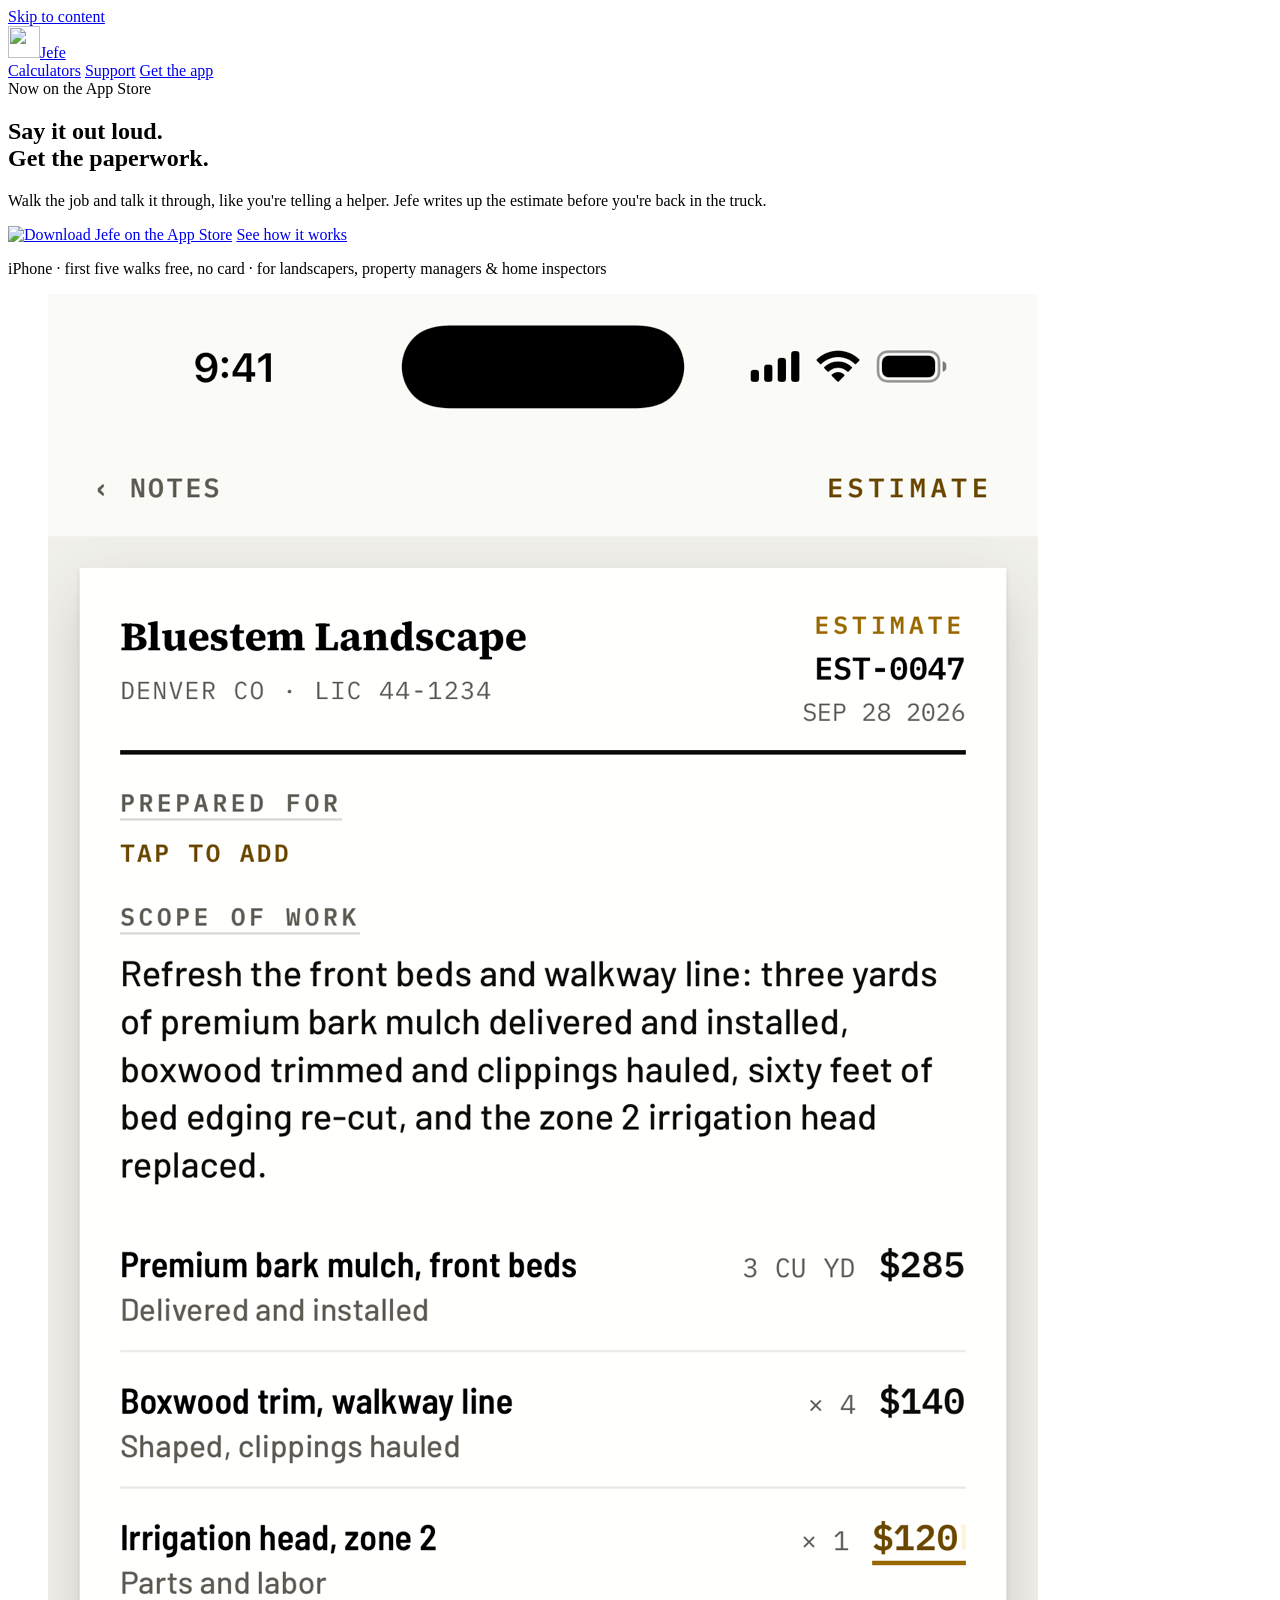
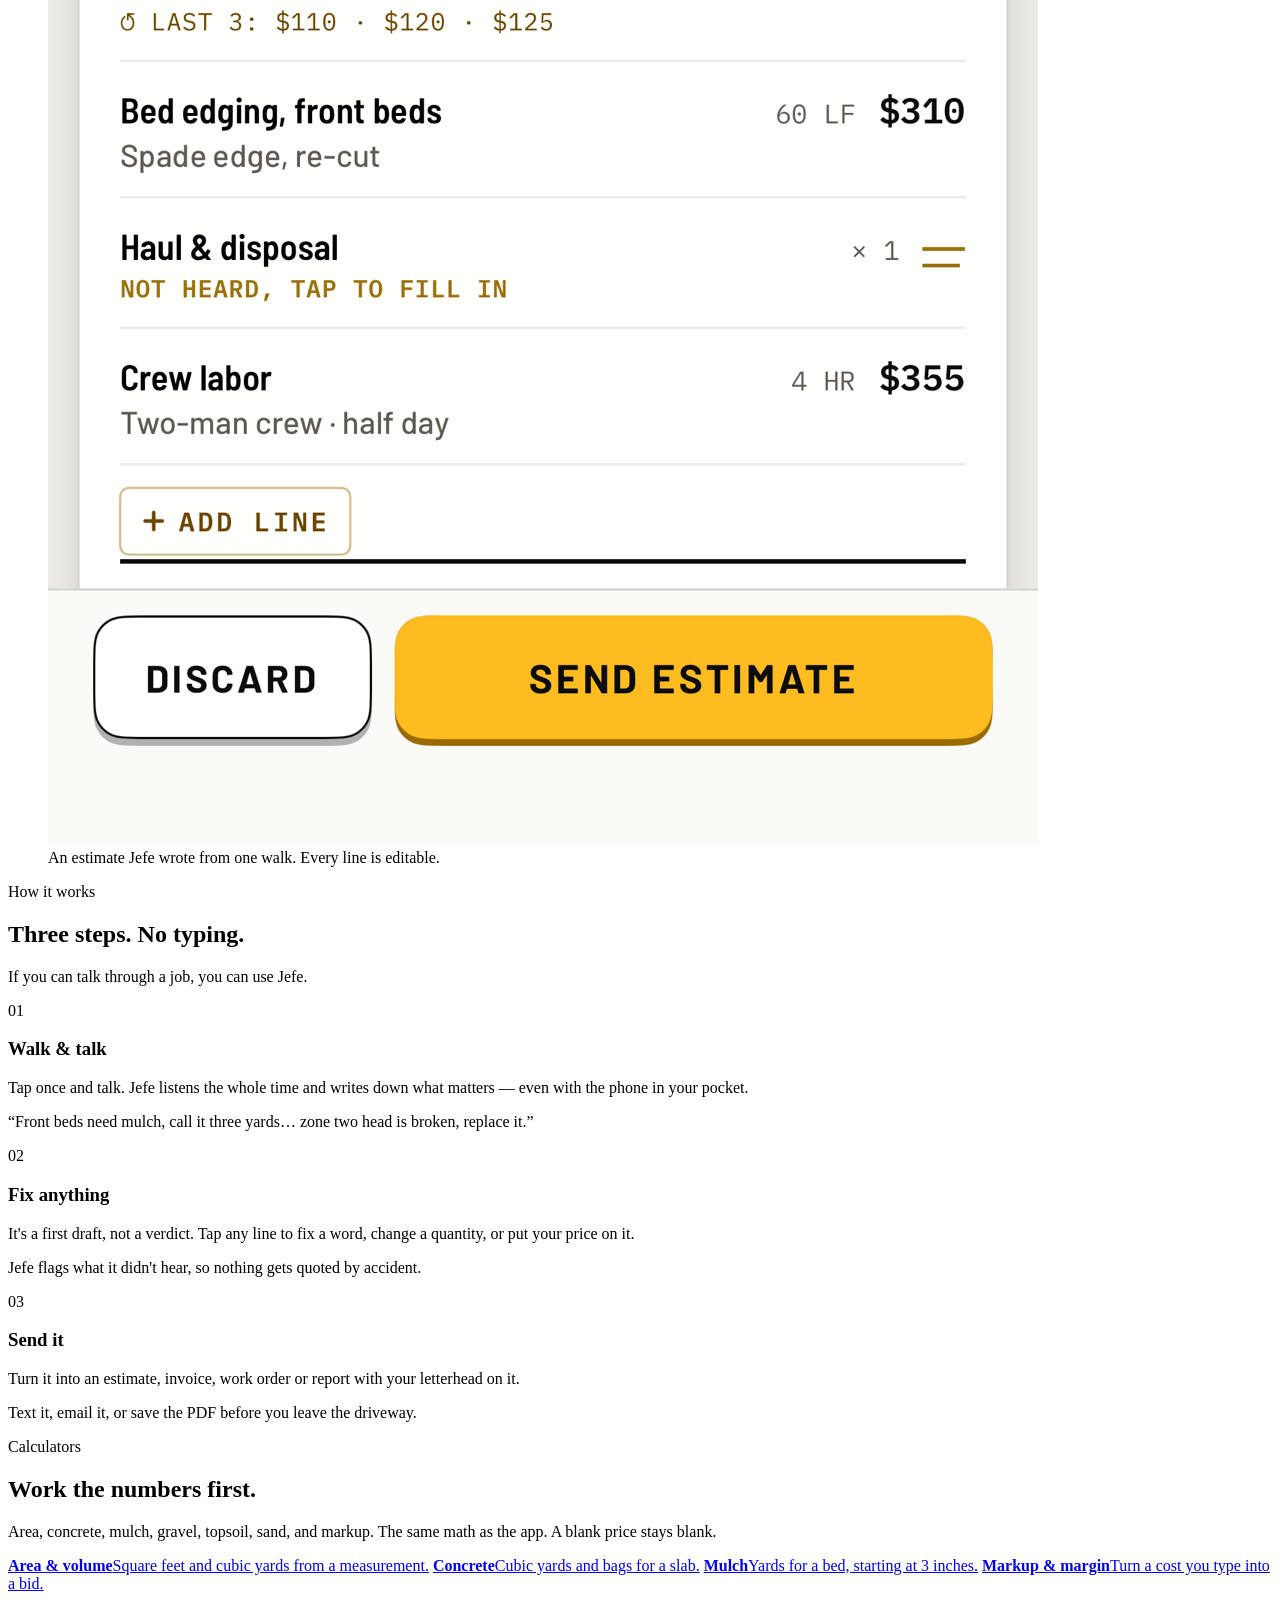
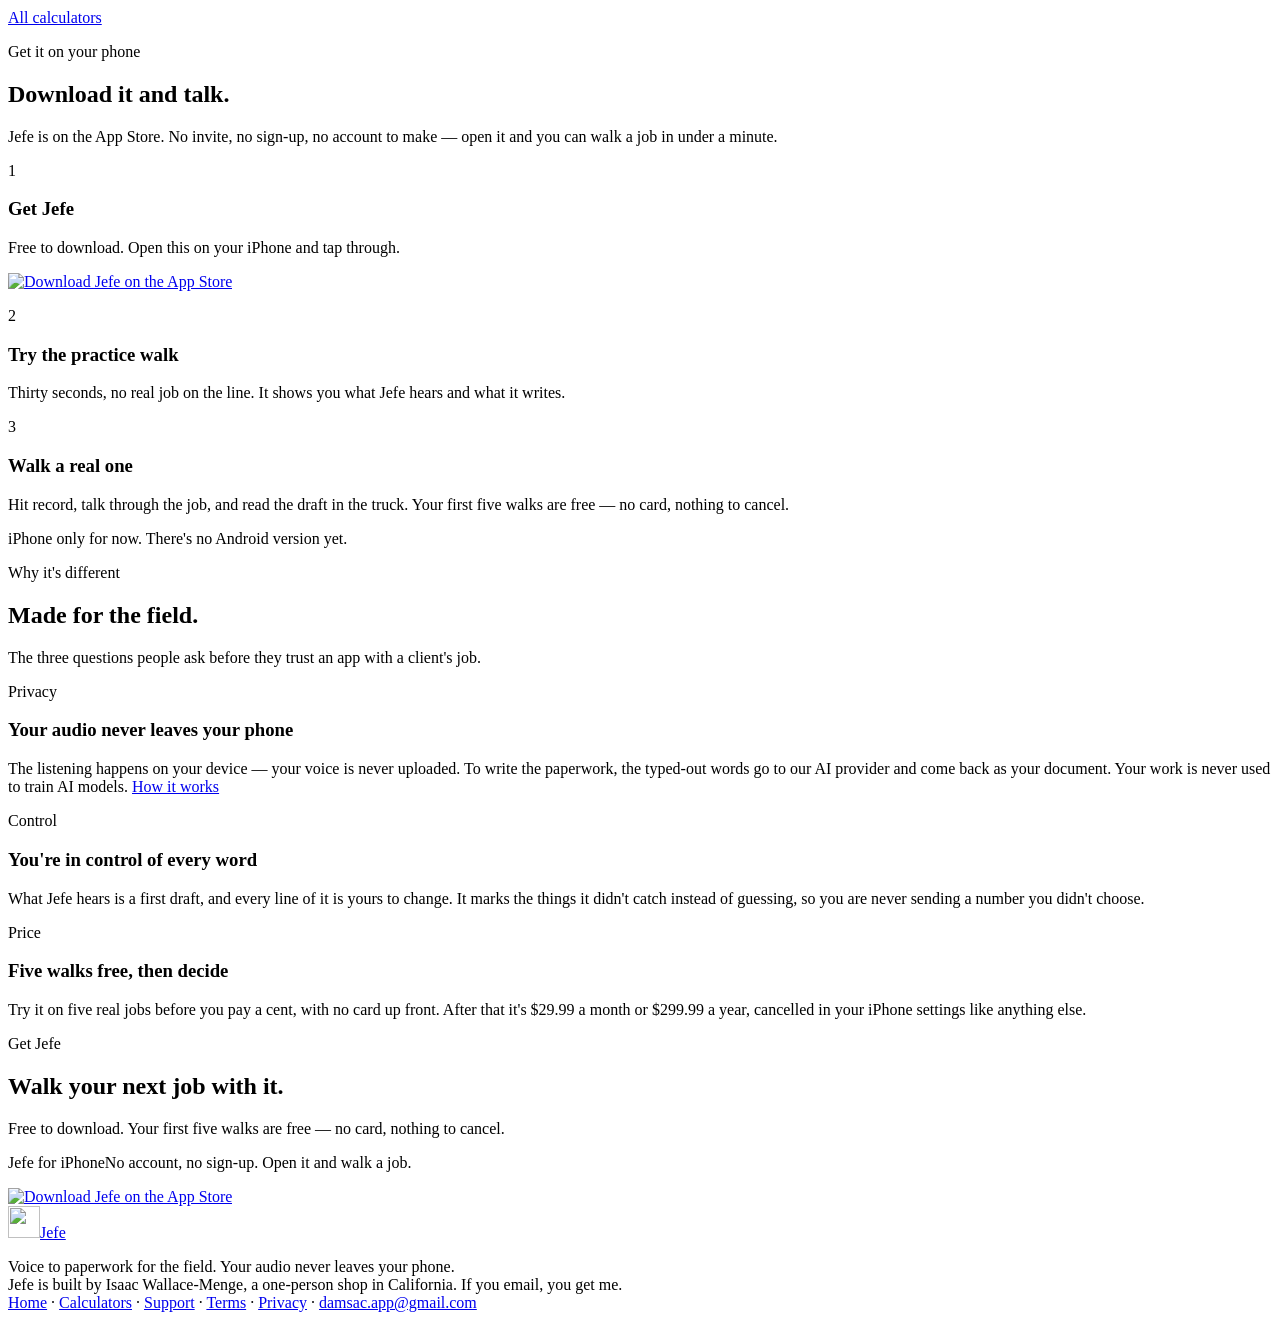
==== commit 570d8a4e: "site: $29.99 a month, the price we're selling it for Annual stays $299.99. The monthly figure on the" ====
--- a/public/index.html
+++ b/public/index.html
@@ -28,7 +28,7 @@
 <link href="https://fonts.googleapis.com/css2?family=Plus+Jakarta+Sans:wght@400;500;600;700;800&amp;display=swap" rel="stylesheet" />
 <link rel="stylesheet" href="/style.css" />
 <script>if (/\.github\.io$/.test(location.hostname)) location.replace('https://usejefe.com' + location.pathname.replace(/^\/jefe-beta(\/public)?/, ''));</script>
-<script type="application/ld+json">{"@context":"https://schema.org","@type":"SoftwareApplication","name":"Jefe","operatingSystem":"iOS","applicationCategory":"BusinessApplication","url":"https://usejefe.com/","downloadUrl":"https://apps.apple.com/us/app/jefe-voice-estimate-maker/id6761315709","image":"https://usejefe.com/img/og.png","description":"Jefe turns a spoken walk-through into a ready-to-send estimate draft. iPhone only. First five walks free, then $39.99 a month or $299.99 a year.","offers":[{"@type":"Offer","price":"39.99","priceCurrency":"USD","description":"$39.99 a month"},{"@type":"Offer","price":"299.99","priceCurrency":"USD","description":"$299.99 a year"}],"author":{"@type":"Person","name":"Isaac Wallace-Menge"}}</script>
+<script type="application/ld+json">{"@context":"https://schema.org","@type":"SoftwareApplication","name":"Jefe","operatingSystem":"iOS","applicationCategory":"BusinessApplication","url":"https://usejefe.com/","downloadUrl":"https://apps.apple.com/us/app/jefe-voice-estimate-maker/id6761315709","image":"https://usejefe.com/img/og.png","description":"Jefe turns a spoken walk-through into a ready-to-send estimate draft. iPhone only. First five walks free, then $29.99 a month or $299.99 a year.","offers":[{"@type":"Offer","price":"29.99","priceCurrency":"USD","description":"$29.99 a month"},{"@type":"Offer","price":"299.99","priceCurrency":"USD","description":"$299.99 a year"}],"author":{"@type":"Person","name":"Isaac Wallace-Menge"}}</script>
 </head>
 <body>
 <a class="skip" href="#content">Skip to content</a>
@@ -143,7 +143,7 @@
         <div>
           <div class="kicker">Price</div>
           <h3>Five walks free, then decide</h3>
-          <p>Try it on five real jobs before you pay a cent, with no card up front. After that it's $39.99 a month or $299.99 a year, cancelled in your iPhone settings like anything else.</p>
+          <p>Try it on five real jobs before you pay a cent, with no card up front. After that it's $29.99 a month or $299.99 a year, cancelled in your iPhone settings like anything else.</p>
         </div>
       </div>
     </div>
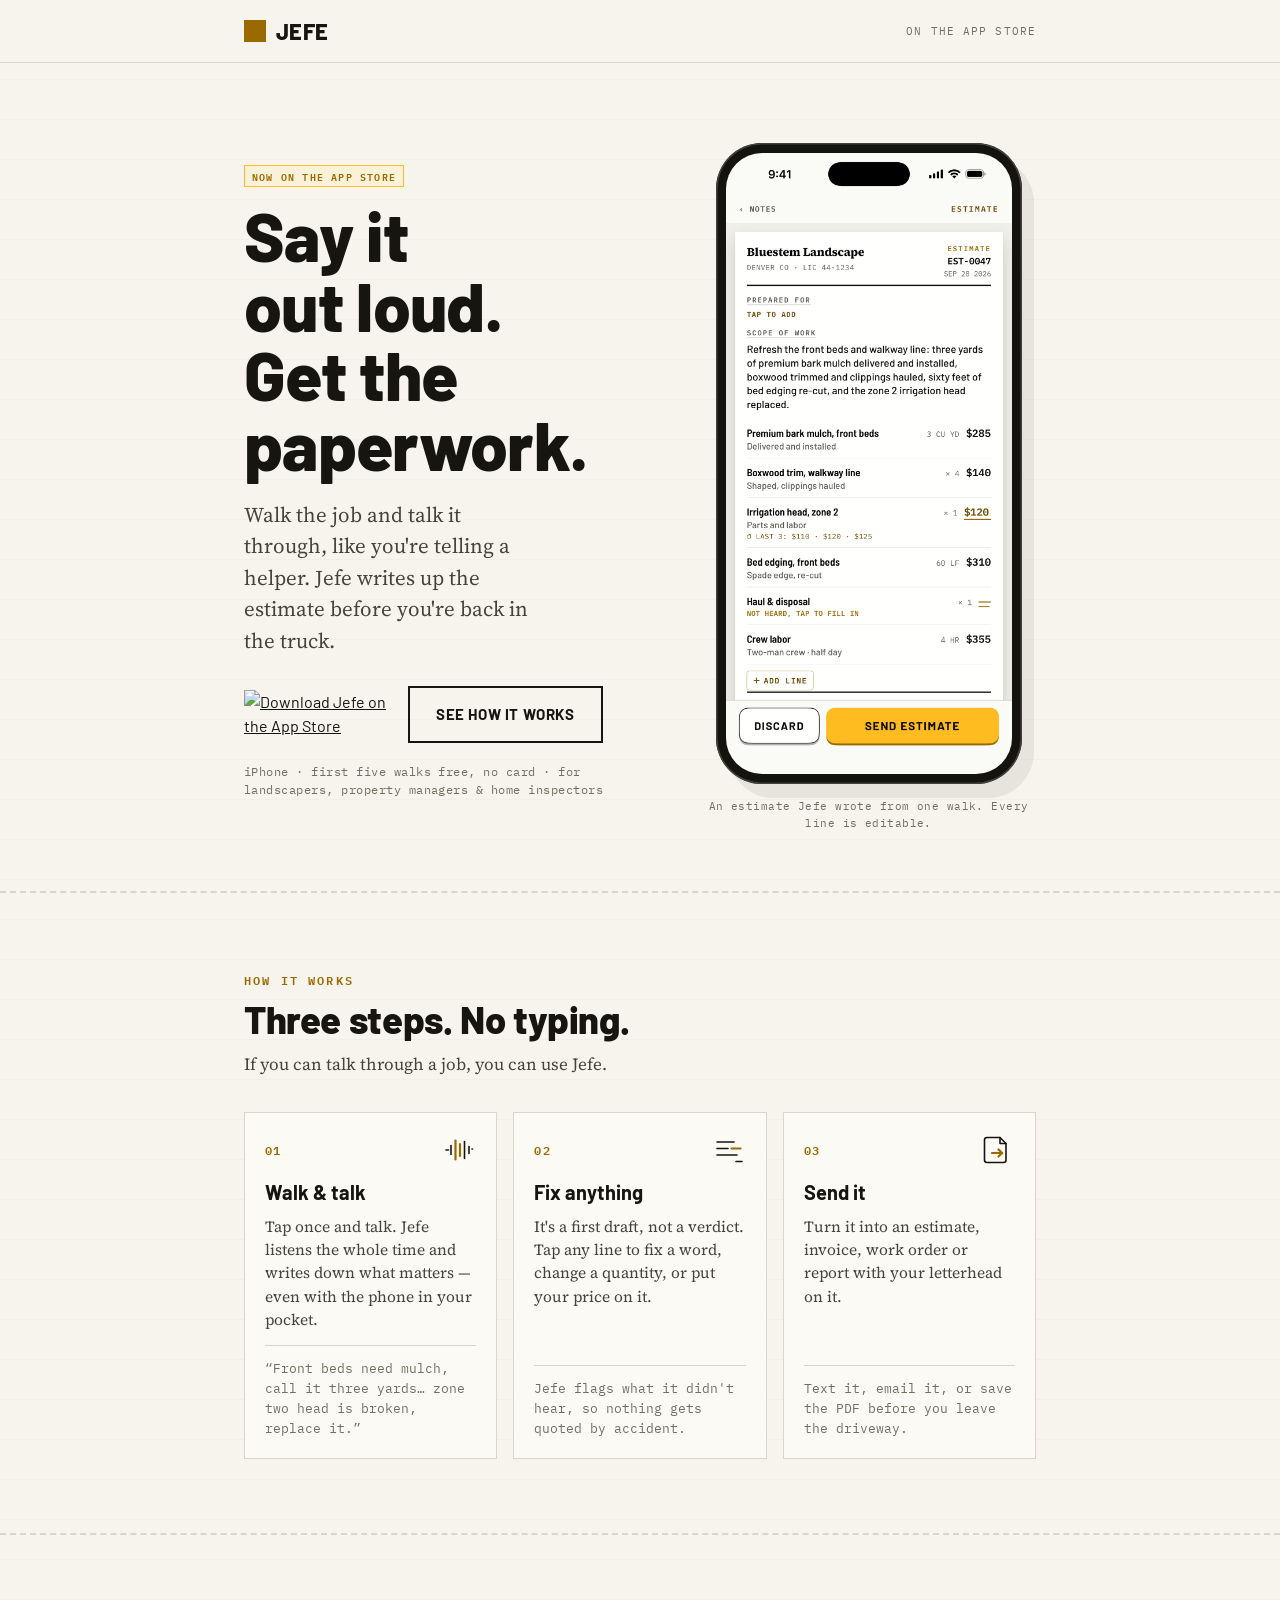
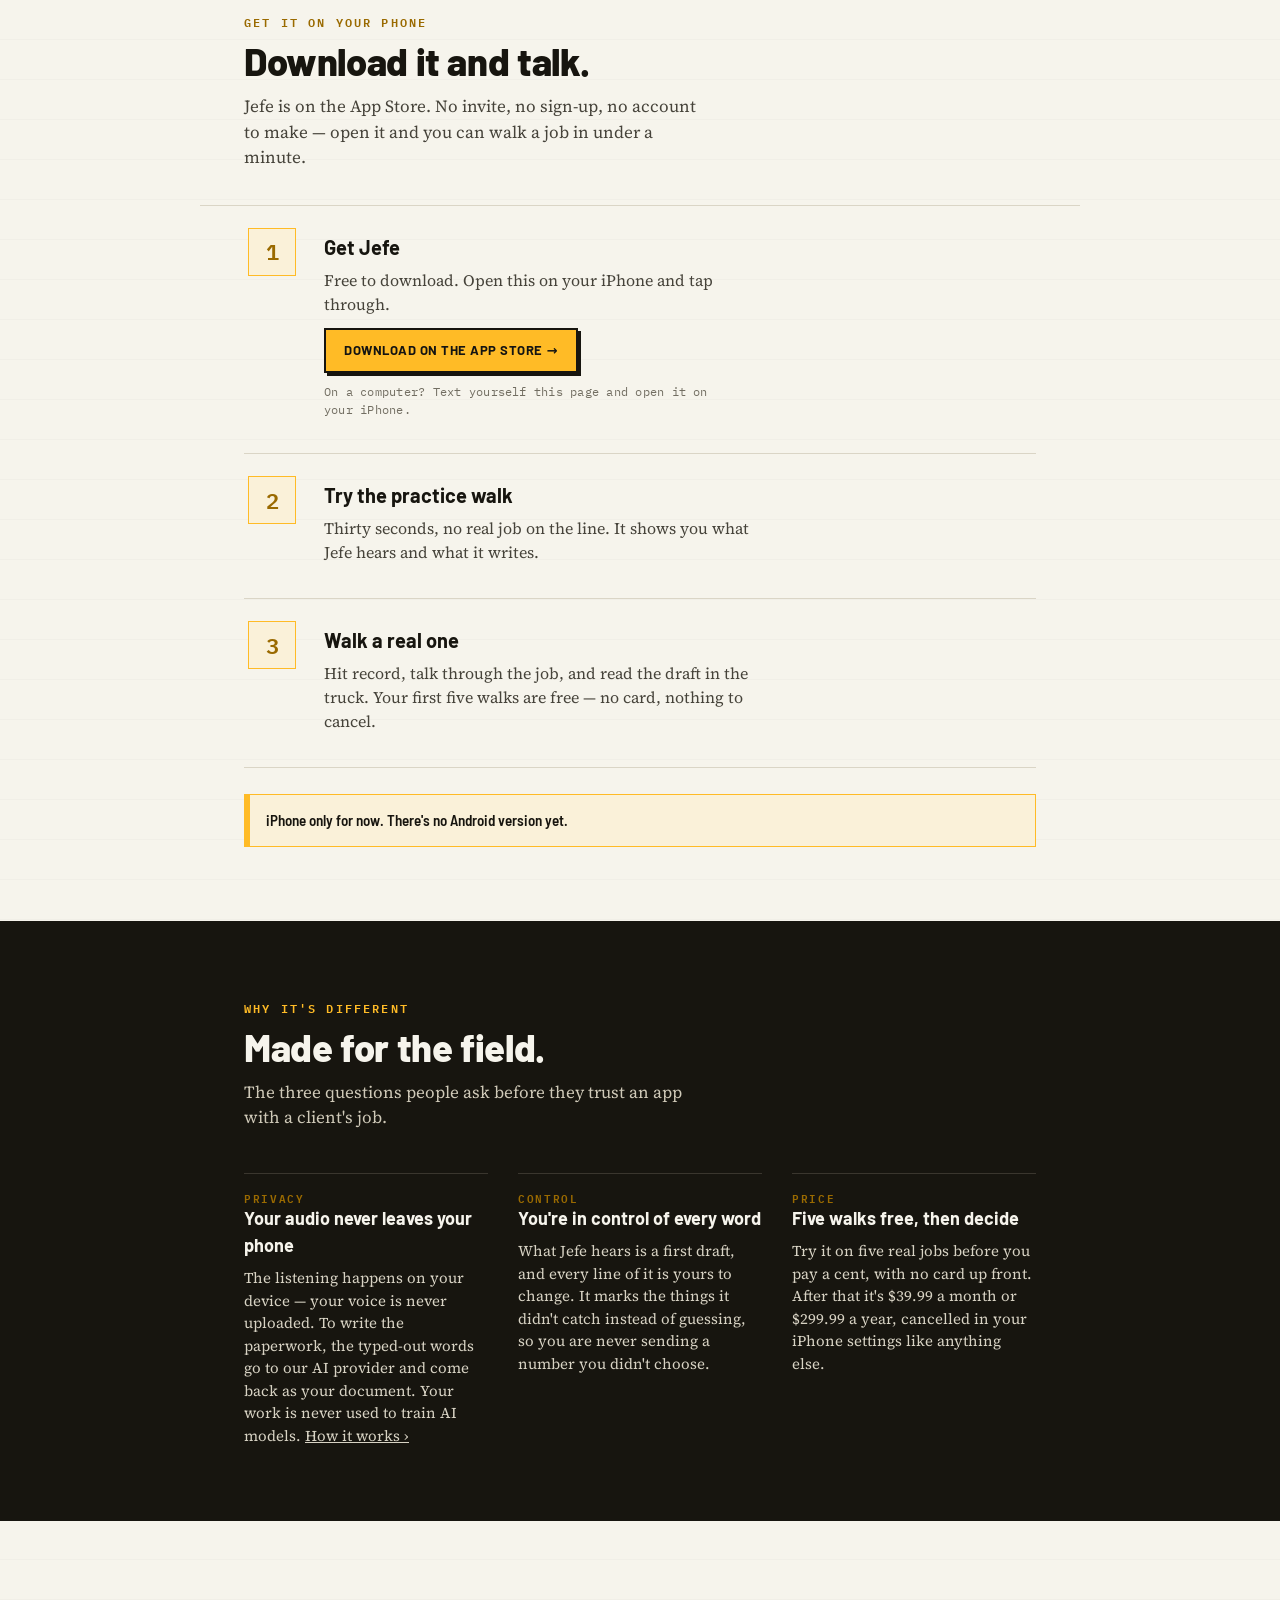
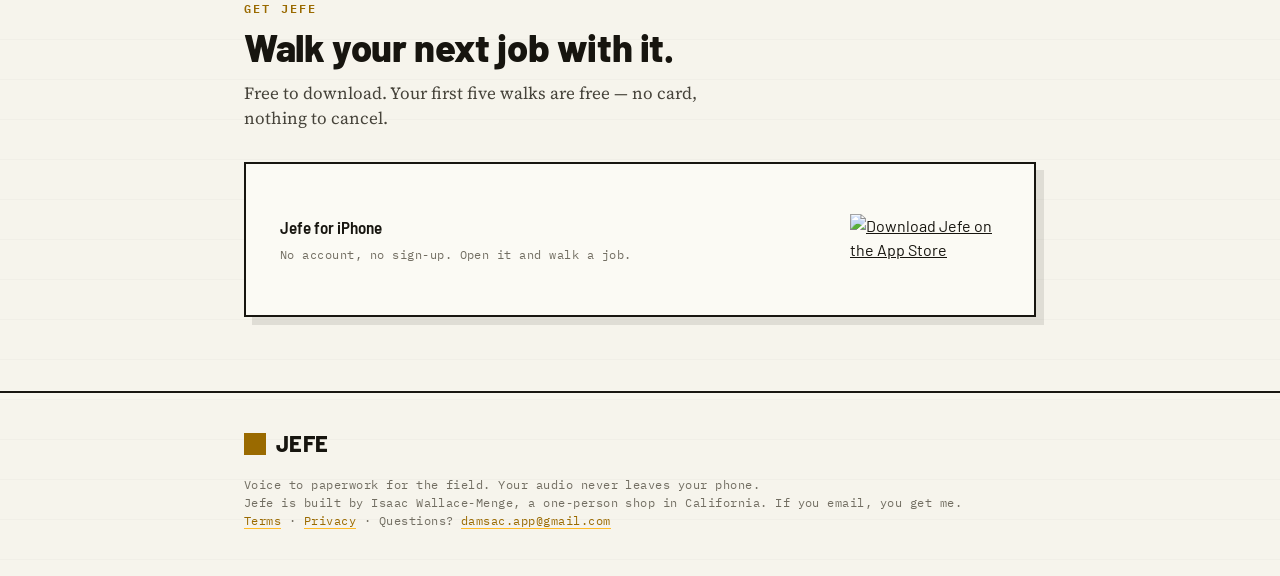
==== commit 82d65036: "Merge pull request #1 from damsac/site/out-of-beta site: out of beta, on Cloudflare at usejefe.com" ====
--- a/public/index.html
+++ b/public/index.html
@@ -4,172 +4,424 @@
 <meta charset="UTF-8" />
 <meta name="viewport" content="width=device-width, initial-scale=1.0" />
 <title>Jefe: say it out loud, get the paperwork</title>
-<meta name="description" content="Jefe turns a spoken walk-through into a ready-to-send estimate draft before you're back in the truck. On the App Store for landscapers, property managers and home inspectors. First five walks free." />
-<link rel="canonical" href="https://usejefe.com/" />
+<meta name="description" content="Jefe turns a spoken walk-through into a ready-to-send estimate draft before you're back in the truck. On the App Store for landscapers, property managers &amp; home inspectors. First five walks free." />
+
+<!-- Open Graph / iMessage / social preview -->
 <meta property="og:title" content="Jefe: say it out loud, get the paperwork" />
-<meta property="og:description" content="Jefe turns a spoken walk-through into a ready-to-send estimate draft before you're back in the truck. On the App Store for landscapers, property managers and home inspectors. First five walks free." />
+<meta property="og:description" content="Walk the job, talk it through, and Jefe writes up the estimate. On the App Store — first five walks free." />
 <meta property="og:type" content="website" />
 <meta property="og:url" content="https://usejefe.com/" />
-<meta property="og:image" content="https://usejefe.com/img/og.png" />
-<meta property="og:image:width" content="1200" />
-<meta property="og:image:height" content="630" />
-<meta property="og:image:alt" content="Jefe. Say it out loud. Get the paperwork." />
-<meta name="twitter:card" content="summary_large_image" />
-<meta name="twitter:title" content="Jefe: say it out loud, get the paperwork" />
-<meta name="twitter:description" content="Jefe turns a spoken walk-through into a ready-to-send estimate draft before you're back in the truck. On the App Store for landscapers, property managers and home inspectors. First five walks free." />
-<meta name="twitter:image" content="https://usejefe.com/img/og.png" />
-<meta name="theme-color" content="#FFB800" />
-<link rel="icon" href="/favicon.ico" sizes="any" />
-<link rel="icon" type="image/png" sizes="32x32" href="/favicon-32.png" />
-<link rel="icon" type="image/png" sizes="16x16" href="/favicon-16.png" />
-<link rel="apple-touch-icon" href="/apple-touch-icon.png" />
+<meta property="og:image" content="https://usejefe.com/img/estimate.png" />
+<meta property="og:image:alt" content="An estimate Jefe wrote from a spoken walk-through, on an iPhone screen." />
+<link rel="canonical" href="https://usejefe.com/" />
+<!-- The repo also publishes to GitHub Pages (damsac.github.io/jefe-beta). That copy
+     is a duplicate, not a second site: send anyone who lands there to the real one. -->
+<script>if (/\.github\.io$/.test(location.hostname)) location.replace('https://usejefe.com' + location.pathname.replace(/^\/jefe-beta(\/public)?/, ''));</script>
+
 <link rel="preconnect" href="https://fonts.googleapis.com" />
 <link rel="preconnect" href="https://fonts.gstatic.com" crossorigin />
-<link href="https://fonts.googleapis.com/css2?family=Plus+Jakarta+Sans:wght@400;500;600;700;800&amp;display=swap" rel="stylesheet" />
-<link rel="stylesheet" href="/style.css" />
-<script>if (/\.github\.io$/.test(location.hostname)) location.replace('https://usejefe.com' + location.pathname.replace(/^\/jefe-beta(\/public)?/, ''));</script>
-<script type="application/ld+json">{"@context":"https://schema.org","@type":"SoftwareApplication","name":"Jefe","operatingSystem":"iOS","applicationCategory":"BusinessApplication","url":"https://usejefe.com/","downloadUrl":"https://apps.apple.com/us/app/jefe-voice-estimate-maker/id6761315709","image":"https://usejefe.com/img/og.png","description":"Jefe turns a spoken walk-through into a ready-to-send estimate draft. iPhone only. First five walks free, then $29.99 a month or $299.99 a year.","offers":[{"@type":"Offer","price":"29.99","priceCurrency":"USD","description":"$29.99 a month"},{"@type":"Offer","price":"299.99","priceCurrency":"USD","description":"$299.99 a year"}],"author":{"@type":"Person","name":"Isaac Wallace-Menge"}}</script>
+<link href="https://fonts.googleapis.com/css2?family=Barlow:wght@400;500;600;700;800&family=Barlow+Semi+Condensed:wght@500;600&family=IBM+Plex+Mono:wght@400;500;600&family=Source+Serif+4:opsz,wght@8..60,400;8..60,600;8..60,700&display=swap" rel="stylesheet" />
+
+<style>
+  :root {
+    /* Field Instrument palette — matches the Jefe app */
+    --paper:      #F6F4EC;
+    --paper-deep: #EFEBDD;
+    --sheet:      #FBFAF4;
+    --ink:        #17150F;
+    --ink-70:     #46433A;
+    --ink-45:     #726E62;
+    --ink-25:     #A9A497;
+    --amber:      #FFBB26;
+    --amber-deep: #9A6A00;
+    --amber-tint: #FAF1D9;
+    --on-amber:   #141412;
+    --hairline:   #DAD5C6;
+    --red:        #B23B2E;
+    --green:      #3E6B35;
+
+    --ui:   'Barlow', system-ui, sans-serif;
+    --cond: 'Barlow Semi Condensed', 'Barlow', sans-serif;
+    --mono: 'IBM Plex Mono', ui-monospace, monospace;
+    --serif:'Source Serif 4', Georgia, serif;
+
+    --pad: clamp(26px, 6vw, 44px);
+    --maxw: 880px;
+  }
+
+  * { box-sizing: border-box; }
+  html { scroll-behavior: smooth; }
+  /* grid/flex children default to min-width:auto, which lets long lines push a
+     cell wider than the viewport → horizontal overflow. Reset it everywhere. */
+  .hero-grid > *, .beats > *, .beat, .step > *, .trust .grid > *,
+  footer .wrap > * { min-width: 0; }
+  .hero .fine, .step p, .beat p { overflow-wrap: anywhere; }
+  body {
+    margin: 0;
+    background: var(--paper);
+    color: var(--ink);
+    font-family: var(--ui);
+    line-height: 1.5;
+    -webkit-font-smoothing: antialiased;
+    /* faint carbon-form ruling */
+    background-image: repeating-linear-gradient(
+      to bottom, transparent, transparent 39px, rgba(0,0,0,0.018) 39px, rgba(0,0,0,0.018) 40px);
+  }
+  a { color: inherit; }
+  img { max-width: 100%; }
+
+  .wrap { max-width: var(--maxw); margin: 0 auto; padding: 0 var(--pad); }
+
+  /* ---- reusable bits ---- */
+  .kicker {
+    font-family: var(--mono); font-weight: 600; font-size: 12px;
+    letter-spacing: 0.18em; text-transform: uppercase; color: var(--amber-deep);
+  }
+  .stamp {
+    display: inline-block; font-family: var(--mono); font-weight: 600;
+    font-size: 10px; letter-spacing: 0.12em; text-transform: uppercase;
+    padding: 3px 7px 2px; background: var(--amber-tint);
+    color: var(--amber-deep); border: 1px solid var(--amber);
+  }
+  .btn {
+    display: inline-flex; align-items: center; justify-content: center; gap: 8px;
+    font-family: var(--ui); font-weight: 700; font-size: 15px; letter-spacing: 0.04em;
+    text-transform: uppercase; text-decoration: none; cursor: pointer;
+    padding: 15px 26px; border: 2px solid var(--ink); background: var(--amber);
+    color: var(--on-amber); transition: transform .12s ease, box-shadow .12s ease;
+    box-shadow: 4px 4px 0 var(--ink);
+  }
+  .btn:hover { transform: translate(-2px,-2px); box-shadow: 6px 6px 0 var(--ink); }
+  .btn:active { transform: translate(2px,2px); box-shadow: 1px 1px 0 var(--ink); }
+  .btn.ghost { background: transparent; color: var(--ink); box-shadow: none; }
+  .btn.ghost:hover { background: var(--paper-deep); transform: none; }
+
+  .logo { display: inline-flex; align-items: center; gap: 10px; text-decoration: none; }
+  .logo .mark { width: 22px; height: 22px; background: var(--amber-deep); flex: none; }
+  .logo .word { font-family: var(--ui); font-weight: 800; font-size: 22px; letter-spacing: 0.02em; }
+
+  /* ---- top bar ---- */
+  header.bar {
+    position: sticky; top: 0; z-index: 20;
+    background: rgba(246,244,236,0.92); backdrop-filter: blur(6px);
+    border-bottom: 1px solid var(--hairline);
+  }
+  header.bar .wrap { display: flex; align-items: center; justify-content: space-between; height: 62px; }
+  header.bar .meta { font-family: var(--mono); font-size: 11px; letter-spacing: 0.1em; color: var(--ink-45); text-transform: uppercase; }
+
+  /* ---- hero ---- */
+  /* top/bottom only — leave .wrap's horizontal padding intact (a `padding`
+     shorthand here would zero the side margins and flush content left). */
+  .hero { padding-top: clamp(38px, 8vw, 80px); padding-bottom: clamp(30px, 6vw, 60px); }
+  .hero h1 {
+    font-family: var(--ui); font-weight: 800; letter-spacing: -0.01em;
+    font-size: clamp(38px, 9vw, 68px); line-height: 1.02; margin: 14px 0 0;
+  }
+  .hero .lead {
+    font-family: var(--serif); font-size: clamp(17px, 2.4vw, 21px); color: var(--ink-70);
+    max-width: 30ch; margin: 20px 0 0; line-height: 1.5;
+  }
+  .hero .ctas { display: flex; flex-wrap: wrap; align-items: center; gap: 14px; margin-top: 30px; }
+  .hero .fine {
+    margin-top: 20px; font-family: var(--mono); font-size: 12px; letter-spacing: 0.04em;
+    color: var(--ink-45);
+  }
+  .hero-grid { display: grid; grid-template-columns: 1.1fr 0.9fr; gap: clamp(24px, 5vw, 48px); align-items: center; }
+  @media (max-width: 720px) { .hero-grid { grid-template-columns: 1fr; } }
+
+  /* app screenshot in a device outline — the real article, not a mockup */
+  .shot { margin: 0; }
+  .device {
+    width: min(306px, 100%); margin: 0 auto; padding: 10px;
+    background: #15130E; border-radius: 46px;
+    box-shadow: 0 0 0 1.5px #44403A inset, 12px 14px 0 rgba(23,21,15,0.07);
+  }
+  .device img {
+    display: block; width: 100%; height: auto; border-radius: 36px;
+  }
+  .shot figcaption {
+    margin-top: 14px; text-align: center; font-family: var(--mono);
+    font-size: 11px; letter-spacing: 0.04em; color: var(--ink-45); line-height: 1.5;
+  }
+
+  .sub { font-family: var(--mono); font-size: 9px; letter-spacing: 0.06em; color: var(--ink-45); text-transform: uppercase; }
+
+  .badge { border: 0; display: inline-flex; }
+  .badge img { display: block; height: 50px; width: auto; }
+
+  /* ---- section frame ---- */
+  section { padding: clamp(40px, 8vw, 74px) 0; }
+  .divider { border: none; border-top: 2px dashed var(--hairline); margin: 0; }
+  .sec-head h2 {
+    font-family: var(--ui); font-weight: 800; font-size: clamp(26px, 5vw, 38px);
+    letter-spacing: -0.01em; margin: 8px 0 0; line-height: 1.08;
+  }
+  .sec-head .sub-lead { font-family: var(--serif); color: var(--ink-70); font-size: 17px; margin: 12px 0 0; max-width: 52ch; }
+
+  /* ---- how it works ---- */
+  .beats { display: grid; grid-template-columns: repeat(3, 1fr); gap: 16px; margin-top: 34px; }
+  @media (max-width: 720px) { .beats { grid-template-columns: 1fr; } }
+  .beat {
+    background: var(--sheet); border: 1.5px solid var(--hairline); padding: 20px;
+    display: flex; flex-direction: column;
+  }
+  .beat .top { display: flex; align-items: center; justify-content: space-between; gap: 12px; }
+  .beat .n { font-family: var(--mono); font-weight: 600; font-size: 12px; color: var(--amber-deep); letter-spacing: 0.1em; }
+  .beat svg { display: block; width: 34px; height: 34px; flex: none; }
+  .beat svg .ln { fill: none; stroke: var(--ink); stroke-width: 1.6; stroke-linecap: round; stroke-linejoin: round; }
+  .beat svg .hi { fill: none; stroke: var(--amber-deep); stroke-width: 2.2; stroke-linecap: round; }
+  .beat h3 { font-family: var(--ui); font-weight: 700; font-size: 20px; margin: 10px 0 8px; }
+  .beat p { font-family: var(--serif); color: var(--ink-70); font-size: 15.5px; margin: 0; }
+  .beat .eg {
+    font-family: var(--mono); font-size: 12.5px; line-height: 1.6; color: var(--ink-45);
+    margin-top: auto; padding-top: 12px; border-top: 1px solid var(--hairline);
+  }
+  .beat p:not(.eg) { margin-bottom: 14px; }
+
+  /* ---- install steps ---- */
+  .steps { margin-top: 34px; border-top: 1px solid var(--hairline); }
+  .step {
+    display: grid; grid-template-columns: 58px 1fr; gap: 18px; align-items: start;
+    padding: 22px 4px; border-bottom: 1px solid var(--hairline);
+  }
+  .step .idx {
+    font-family: var(--mono); font-weight: 600; font-size: 22px; color: var(--amber-deep);
+    border: 1.5px solid var(--amber); background: var(--amber-tint); width: 48px; height: 48px;
+    display: flex; align-items: center; justify-content: center;
+  }
+  .step h3 { font-family: var(--ui); font-weight: 700; font-size: 20px; margin: 4px 0 6px; }
+  .step p { font-family: var(--serif); color: var(--ink-70); font-size: 16px; margin: 0 0 12px; max-width: 56ch; }
+  .step .mini-note { font-family: var(--mono); font-size: 12px; color: var(--ink-45); letter-spacing: 0.02em; }
+  .step .btn { font-size: 13px; padding: 11px 18px; box-shadow: 3px 3px 0 var(--ink); }
+  .step .btn:hover { box-shadow: 5px 5px 0 var(--ink); }
+
+  .notebar {
+    margin-top: 26px; display: flex; gap: 0; border: 1.5px solid var(--amber);
+    background: var(--amber-tint);
+  }
+  .notebar .tick { width: 5px; background: var(--amber); flex: none; }
+  .notebar .txt { padding: 14px 16px; font-family: var(--cond); font-weight: 600; font-size: 15px; color: var(--ink); }
+
+  /* ---- trust strip ---- */
+  .trust { background: var(--ink); color: var(--paper); }
+  .trust .kicker { color: var(--amber); }
+  .trust h2 { color: var(--paper); }
+  .trust .sub-lead { color: #CFC9B8; }
+  .trust .grid { display: grid; grid-template-columns: repeat(3, 1fr); gap: 30px; margin-top: 42px; }
+  .trust .item { border-top: 1px solid #3A362E; padding-top: 16px; }
+  @media (max-width: 720px) { .trust .grid { grid-template-columns: 1fr; } }
+  .trust .item h3 { font-family: var(--ui); font-weight: 700; font-size: 18px; margin: 0 0 8px; }
+  .trust .item p { font-family: var(--serif); color: #D8D3C4; font-size: 15px; margin: 0; }
+  .trust .item .ic {
+    font-family: var(--mono); color: var(--amber-deep); font-size: 10.5px;
+    font-weight: 600; letter-spacing: 0.16em; text-transform: uppercase;
+  }
+
+  /* ---- get it (closing call) ---- */
+  .get .card {
+    margin-top: 30px; background: var(--sheet); border: 2px solid var(--ink);
+    box-shadow: 8px 8px 0 rgba(23,21,15,0.10); padding: clamp(22px, 4vw, 34px);
+    display: flex; flex-wrap: wrap; align-items: center; justify-content: space-between; gap: 18px 28px;
+  }
+  .get .card > * { min-width: 0; }
+  .get .card .what { font-family: var(--cond); font-weight: 600; font-size: 17px; color: var(--ink); }
+  .get .card .what .fine { display: block; margin-top: 6px; font-family: var(--mono); font-weight: 400; font-size: 12px; letter-spacing: 0.04em; color: var(--ink-45); }
+
+  /* ---- footer ---- */
+  footer { border-top: 2px solid var(--ink); padding: 34px 0 46px; }
+  footer .wrap { display: flex; flex-wrap: wrap; gap: 16px; align-items: center; justify-content: space-between; }
+  footer .fine { font-family: var(--mono); font-size: 12px; letter-spacing: 0.04em; color: var(--ink-45); }
+  footer a.link { color: var(--amber-deep); text-decoration: none; border-bottom: 1px solid var(--amber); }
+</style>
 </head>
+
 <body>
-<a class="skip" href="#content">Skip to content</a>
+
+<!-- ============ TOP BAR ============ -->
 <header class="bar">
   <div class="wrap">
-    <a class="logo" href="/"><img src="/img/icon-512.png" width="32" height="32" alt="" />Jefe</a>
-    <nav class="nav" aria-label="Primary">
-      <a class="nav-link" href="/calculators/">Calculators</a>
-      <a class="nav-link" href="/support">Support</a>
-      <a class="btn btn-amber btn-small" href="https://apps.apple.com/us/app/jefe-voice-estimate-maker/id6761315709" target="_blank" rel="noopener">Get the app</a>
-    </nav>
+    <a class="logo" href="#top"><span class="mark"></span><span class="word">JEFE</span></a>
+    <span class="meta">On the App Store</span>
   </div>
 </header>
-<main id="content">
-  <section class="hero">
-    <div class="wrap hero-grid">
+
+<a id="top"></a>
+
+<!-- ============ HERO ============ -->
+<div class="hero wrap">
+  <div class="hero-grid">
+    <div>
+      <span class="stamp">Now on the App Store</span>
+      <h1>Say it out&nbsp;loud.<br>Get the paperwork.</h1>
+      <p class="lead">Walk the job and talk it through, like you're telling a helper. Jefe writes up the estimate before you're back in the truck.</p>
+      <div class="ctas">
+        <a class="badge" href="https://apps.apple.com/app/id6761315709" target="_blank" rel="noopener"><img src="https://tools.applemediaservices.com/api/badges/download-on-the-app-store/black/en-us" alt="Download Jefe on the App Store" width="150" height="50" /></a>
+        <a class="btn ghost" href="#how">See how it works</a>
+      </div>
+      <p class="fine">iPhone · first five walks free, no card · for landscapers, property managers &amp; home inspectors</p>
+    </div>
+
+    <!-- the real thing: a screenshot of the estimate Jefe writes -->
+    <figure class="shot">
+      <div class="device">
+        <img src="/img/estimate.png" width="990" height="2151"
+             alt="An estimate Jefe wrote from a spoken walk-through: Bluestem Landscape, Denver CO, with line items for bark mulch, boxwood trim, an irrigation head and bed edging." />
+      </div>
+      <figcaption>An estimate Jefe wrote from one walk. Every line is editable.</figcaption>
+    </figure>
+  </div>
+</div>
+
+<hr class="divider" />
+
+<!-- ============ HOW IT WORKS ============ -->
+<section id="how">
+  <div class="wrap sec-head">
+    <span class="kicker">How it works</span>
+    <h2>Three steps. No typing.</h2>
+    <p class="sub-lead">If you can talk through a job, you can use Jefe.</p>
+  </div>
+  <div class="wrap beats">
+    <div class="beat">
+      <div class="top">
+        <span class="n">01</span>
+        <svg viewBox="0 0 34 34" aria-hidden="true" focusable="false">
+            <path class="ln" d="M4 17h2.5"/><path class="ln" d="M9 12.5v9"/>
+            <path class="hi" d="M13.5 7.5v19"/><path class="hi" d="M18 11v12"/>
+            <path class="ln" d="M22.5 8.5v17"/><path class="ln" d="M27 13.5v7"/><path class="ln" d="M30 16h0.5"/>
+          </svg>
+      </div>
+      <h3>Walk &amp; talk</h3>
+      <p>Tap once and talk. Jefe listens the whole time and writes down what matters &mdash; even with the phone in your pocket.</p>
+      <p class="eg">&ldquo;Front beds need mulch, call it three yards&hellip; zone two head is broken, replace it.&rdquo;</p>
+    </div>
+    <div class="beat">
+      <div class="top">
+        <span class="n">02</span>
+        <svg viewBox="0 0 34 34" aria-hidden="true" focusable="false">
+            <path class="ln" d="M5 9h17"/><path class="ln" d="M5 15.5h11"/><path class="ln" d="M5 22h20"/>
+            <path class="hi" d="M19.5 15.5h9"/>
+            <path class="ln" d="M24 28.5h6"/>
+          </svg>
+      </div>
+      <h3>Fix anything</h3>
+      <p>It's a first draft, not a verdict. Tap any line to fix a word, change a quantity, or put your price on it.</p>
+      <p class="eg">Jefe flags what it didn't hear, so nothing gets quoted by accident.</p>
+    </div>
+    <div class="beat">
+      <div class="top">
+        <span class="n">03</span>
+        <svg viewBox="0 0 34 34" aria-hidden="true" focusable="false">
+            <path class="ln" d="M6 4.5h13l6 6V27a2.5 2.5 0 0 1-2.5 2.5H6A2.5 2.5 0 0 1 3.5 27V7A2.5 2.5 0 0 1 6 4.5Z"/>
+            <path class="ln" d="M19 4.5v6h6"/>
+            <path class="hi" d="M11 20h10"/><path class="hi" d="M17.5 16.5 21 20l-3.5 3.5"/>
+          </svg>
+      </div>
+      <h3>Send it</h3>
+      <p>Turn it into an estimate, invoice, work order or report with your letterhead on it.</p>
+      <p class="eg">Text it, email it, or save the PDF before you leave the driveway.</p>
+    </div>
+  </div>
+</section>
+
+<hr class="divider" />
+
+<!-- ============ INSTALL ============ -->
+<section id="install">
+  <div class="wrap sec-head">
+    <span class="kicker">Get it on your phone</span>
+    <h2>Download it and talk.</h2>
+    <p class="sub-lead">Jefe is on the App Store. No invite, no sign-up, no account to make &mdash; open it and you can walk a job in under a minute.</p>
+  </div>
+
+  <div class="wrap steps">
+    <div class="step">
+      <div class="idx">1</div>
       <div>
-        <span class="kicker">Now on the App Store</span>
-        <h1>Say it out loud.<br />Get the paperwork.</h1>
-        <p class="lead">Walk the job and talk it through, like you're telling a helper. Jefe writes up the estimate before you're back in the truck.</p>
-        <div class="ctas">
-          <a class="badge" href="https://apps.apple.com/us/app/jefe-voice-estimate-maker/id6761315709" target="_blank" rel="noopener"><img src="https://tools.applemediaservices.com/api/badges/download-on-the-app-store/black/en-us" alt="Download Jefe on the App Store" width="150" height="50" /></a>
-          <a class="btn btn-ghost" href="#how">See how it works</a>
-        </div>
-        <p class="fine">iPhone · first five walks free, no card · for landscapers, property managers &amp; home inspectors</p>
-      </div>
-      <div class="phone-stage">
-        <div class="orb" aria-hidden="true"></div>
-        <figure class="shot">
-          <div class="device">
-            <img src="/img/estimate.png" width="990" height="2151" alt="An estimate Jefe wrote from a spoken walk-through: Bluestem Landscape, Denver CO, with line items for bark mulch, boxwood trim, an irrigation head and bed edging." />
-          </div>
-          <figcaption>An estimate Jefe wrote from one walk. Every line is editable.</figcaption>
-        </figure>
-      </div>
-    </div>
-  </section>
-
-  <section class="block" id="how">
-    <div class="wrap">
-      <span class="kicker">How it works</span>
-      <h2>Three steps. No typing.</h2>
-      <p class="sub">If you can talk through a job, you can use Jefe.</p>
-      <div class="cards">
-        <article class="card">
-          <div class="n">01</div>
-          <h3>Walk &amp; talk</h3>
-          <p>Tap once and talk. Jefe listens the whole time and writes down what matters &mdash; even with the phone in your pocket.</p>
-          <p class="eg">&ldquo;Front beds need mulch, call it three yards&hellip; zone two head is broken, replace it.&rdquo;</p>
-        </article>
-        <article class="card">
-          <div class="n">02</div>
-          <h3>Fix anything</h3>
-          <p>It's a first draft, not a verdict. Tap any line to fix a word, change a quantity, or put your price on it.</p>
-          <p class="eg">Jefe flags what it didn't hear, so nothing gets quoted by accident.</p>
-        </article>
-        <article class="card">
-          <div class="n">03</div>
-          <h3>Send it</h3>
-          <p>Turn it into an estimate, invoice, work order or report with your letterhead on it.</p>
-          <p class="eg">Text it, email it, or save the PDF before you leave the driveway.</p>
-        </article>
-      </div>
-    </div>
-  </section>
-
-  <section class="block" id="calculators" style="padding-top:0">
-    <div class="wrap">
-      <span class="kicker">Calculators</span>
-      <h2>Work the numbers first.</h2>
-      <p class="sub">Area, concrete, mulch, gravel, topsoil, sand, and markup. The same math as the app. A blank price stays blank.</p>
-      <div class="tool-grid">
-        <a class="tool-card" href="/calculators/area-volume"><strong>Area &amp; volume</strong><span>Square feet and cubic yards from a measurement.</span></a>
-        <a class="tool-card" href="/concrete"><strong>Concrete</strong><span>Cubic yards and bags for a slab.</span></a>
-        <a class="tool-card" href="/mulch"><strong>Mulch</strong><span>Yards for a bed, starting at 3 inches.</span></a>
-        <a class="tool-card" href="/markup-margin"><strong>Markup &amp; margin</strong><span>Turn a cost you type into a bid.</span></a>
-      </div>
-      <p class="fine"><a href="/calculators/">All calculators</a></p>
-    </div>
-  </section>
-
-  <section class="block" id="install" style="padding-top:0">
-    <div class="wrap">
-      <span class="kicker">Get it on your phone</span>
-      <h2>Download it and talk.</h2>
-      <p class="sub">Jefe is on the App Store. No invite, no sign-up, no account to make &mdash; open it and you can walk a job in under a minute.</p>
-      <div class="steps">
-        <div class="step"><div class="idx">1</div><div><h3>Get Jefe</h3><p>Free to download. Open this on your iPhone and tap through.</p><p style="margin-top:12px"><a class="badge" href="https://apps.apple.com/us/app/jefe-voice-estimate-maker/id6761315709" target="_blank" rel="noopener"><img src="https://tools.applemediaservices.com/api/badges/download-on-the-app-store/black/en-us" alt="Download Jefe on the App Store" width="150" height="50" /></a></p></div></div>
-        <div class="step"><div class="idx">2</div><div><h3>Try the practice walk</h3><p>Thirty seconds, no real job on the line. It shows you what Jefe hears and what it writes.</p></div></div>
-        <div class="step"><div class="idx">3</div><div><h3>Walk a real one</h3><p>Hit record, talk through the job, and read the draft in the truck. Your first five walks are free &mdash; no card, nothing to cancel.</p></div></div>
-      </div>
-      <p class="note">iPhone only for now. There's no Android version yet.</p>
-    </div>
-  </section>
-
-  <section class="band">
-    <div class="wrap">
-      <span class="kicker">Why it's different</span>
-      <h2>Made for the field.</h2>
-      <p class="sub">The three questions people ask before they trust an app with a client's job.</p>
-      <div class="band-grid">
-        <div>
-          <div class="kicker">Privacy</div>
-          <h3>Your audio never leaves your phone</h3>
-          <p>The listening happens on your device &mdash; your voice is never uploaded. To write the paperwork, the typed-out words go to our AI provider and come back as your document. Your work is never used to train AI models. <a href="/privacy">How it works</a></p>
-        </div>
-        <div>
-          <div class="kicker">Control</div>
-          <h3>You're in control of every word</h3>
-          <p>What Jefe hears is a first draft, and every line of it is yours to change. It marks the things it didn't catch instead of guessing, so you are never sending a number you didn't choose.</p>
-        </div>
-        <div>
-          <div class="kicker">Price</div>
-          <h3>Five walks free, then decide</h3>
-          <p>Try it on five real jobs before you pay a cent, with no card up front. After that it's $29.99 a month or $299.99 a year, cancelled in your iPhone settings like anything else.</p>
-        </div>
-      </div>
-    </div>
-  </section>
-
-  <section class="block" id="get">
-    <div class="wrap">
-      <span class="kicker">Get Jefe</span>
-      <h2>Walk your next job with it.</h2>
-      <p class="sub">Free to download. Your first five walks are free &mdash; no card, nothing to cancel.</p>
-      <div class="close-card">
-        <p>Jefe for iPhone<span class="fine">No account, no sign-up. Open it and walk a job.</span></p>
-        <a class="badge" href="https://apps.apple.com/us/app/jefe-voice-estimate-maker/id6761315709" target="_blank" rel="noopener"><img src="https://tools.applemediaservices.com/api/badges/download-on-the-app-store/black/en-us" alt="Download Jefe on the App Store" width="150" height="50" /></a>
-      </div>
-    </div>
-  </section>
-</main>
-<footer class="site-footer">
+        <h3>Get Jefe</h3>
+        <p>Free to download. Open this on your iPhone and tap through.</p>
+        <a class="btn" href="https://apps.apple.com/app/id6761315709" target="_blank" rel="noopener">Download on the App Store →</a>
+        <p class="mini-note" style="margin-top:10px">On a computer? Text yourself this page and open it on your iPhone.</p>
+      </div>
+    </div>
+
+    <div class="step">
+      <div class="idx">2</div>
+      <div>
+        <h3>Try the practice walk</h3>
+        <p>Thirty seconds, no real job on the line. It shows you what Jefe hears and what it writes.</p>
+      </div>
+    </div>
+
+    <div class="step">
+      <div class="idx">3</div>
+      <div>
+        <h3>Walk a real one</h3>
+        <p>Hit record, talk through the job, and read the draft in the truck. Your first five walks are free &mdash; no card, nothing to cancel.</p>
+      </div>
+    </div>
+  </div>
+
   <div class="wrap">
-    <a class="logo" href="/"><img src="/img/icon-512.png" width="32" height="32" alt="" />Jefe</a>
-    <p class="fine">Voice to paperwork for the field. Your audio never leaves your phone.<br />
-      Jefe is built by Isaac Wallace-Menge, a one-person shop in California. If you email, you get me.<br />
-      <a href="/">Home</a> · <a href="/calculators/">Calculators</a> · <a href="/support">Support</a> ·
-      <a href="/terms">Terms</a> · <a href="/privacy">Privacy</a> ·
-      <a href="mailto:damsac.app@gmail.com">damsac.app@gmail.com</a>
-    </p>
+    <div class="notebar">
+      <div class="tick"></div>
+      <div class="txt">iPhone only for now. There's no Android version yet.</div>
+    </div>
+  </div>
+</section>
+
+<!-- ============ TRUST ============ -->
+<section class="trust">
+  <div class="wrap sec-head">
+    <span class="kicker">Why it's different</span>
+    <h2>Made for the field.</h2>
+    <p class="sub-lead">The three questions people ask before they trust an app with a client's job.</p>
+  </div>
+  <div class="wrap grid">
+    <div class="item">
+      <div class="ic">Privacy</div>
+      <h3>Your audio never leaves your phone</h3>
+      <p>The listening happens on your device &mdash; your voice is never uploaded. To write the paperwork, the typed-out words go to our AI provider and come back as your document. Your work is never used to train AI models. <a href="/privacy">How it works &rsaquo;</a></p>
+    </div>
+    <div class="item">
+      <div class="ic">Control</div>
+      <h3>You're in control of every word</h3>
+      <p>What Jefe hears is a first draft, and every line of it is yours to change. It marks the things it didn't catch instead of guessing, so you are never sending a number you didn't choose.</p>
+    </div>
+    <div class="item">
+      <div class="ic">Price</div>
+      <h3>Five walks free, then decide</h3>
+      <p>Try it on five real jobs before you pay a cent, with no card up front. After that it's $39.99 a month or $299.99 a year, cancelled in your iPhone settings like anything else.</p>
+    </div>
+  </div>
+</section>
+
+<!-- ============ GET IT ============ -->
+<section id="get" class="get">
+  <div class="wrap sec-head">
+    <span class="kicker">Get Jefe</span>
+    <h2>Walk your next job with it.</h2>
+    <p class="sub-lead">Free to download. Your first five walks are free &mdash; no card, nothing to cancel.</p>
+  </div>
+
+  <div class="wrap">
+    <div class="card">
+      <p class="what">Jefe for iPhone<span class="fine">No account, no sign-up. Open it and walk a job.</span></p>
+      <a class="badge" href="https://apps.apple.com/app/id6761315709" target="_blank" rel="noopener"><img src="https://tools.applemediaservices.com/api/badges/download-on-the-app-store/black/en-us" alt="Download Jefe on the App Store" width="150" height="50" /></a>
+    </div>
+  </div>
+</section>
+
+<!-- ============ FOOTER ============ -->
+<footer>
+  <div class="wrap">
+    <a class="logo" href="#top"><span class="mark"></span><span class="word">JEFE</span></a>
+    <div class="fine">
+      Voice to paperwork for the field. Your audio never leaves your phone.<br>
+      Jefe is built by Isaac Wallace-Menge, a one-person shop in California. If you email, you get me.<br>
+      <a class="link" href="/terms">Terms</a> · <a class="link" href="/privacy">Privacy</a> ·
+      Questions? <a class="link" href="mailto:damsac.app@gmail.com">damsac.app@gmail.com</a>
+    </div>
   </div>
 </footer>
 
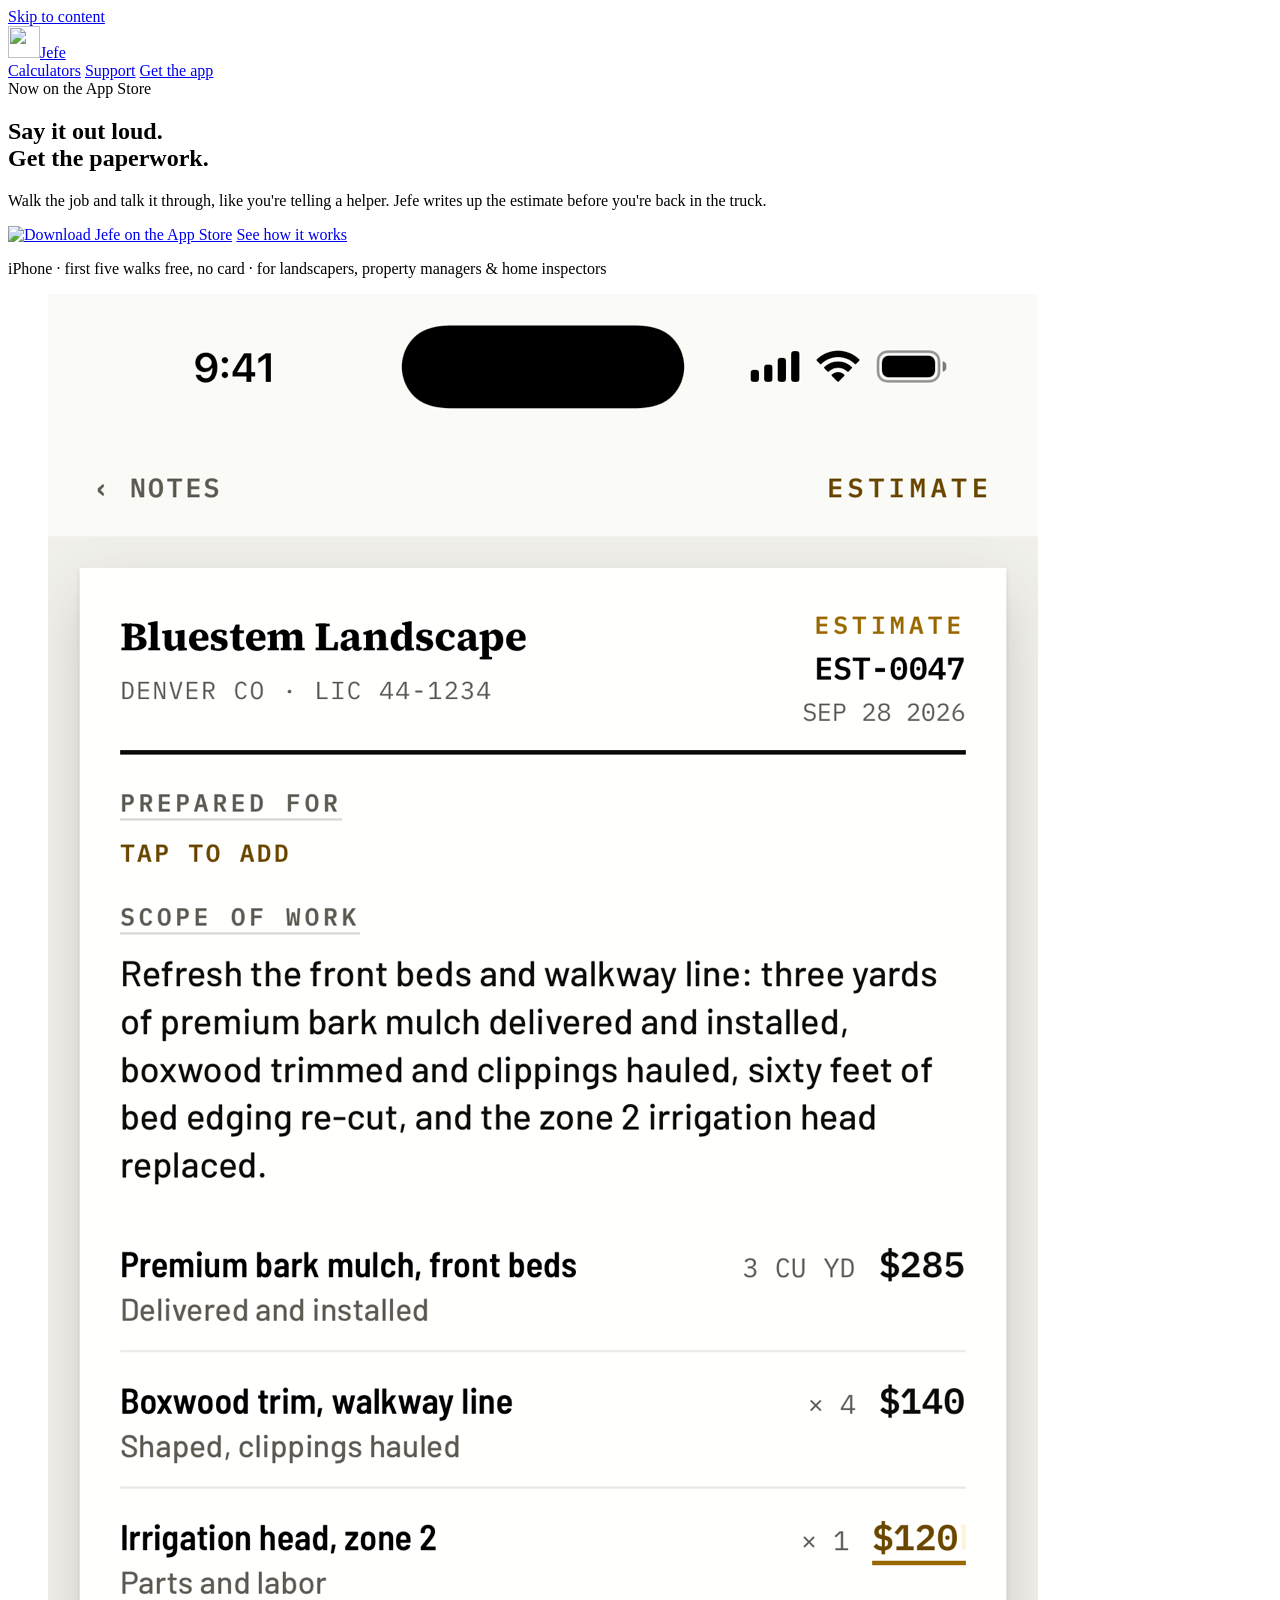
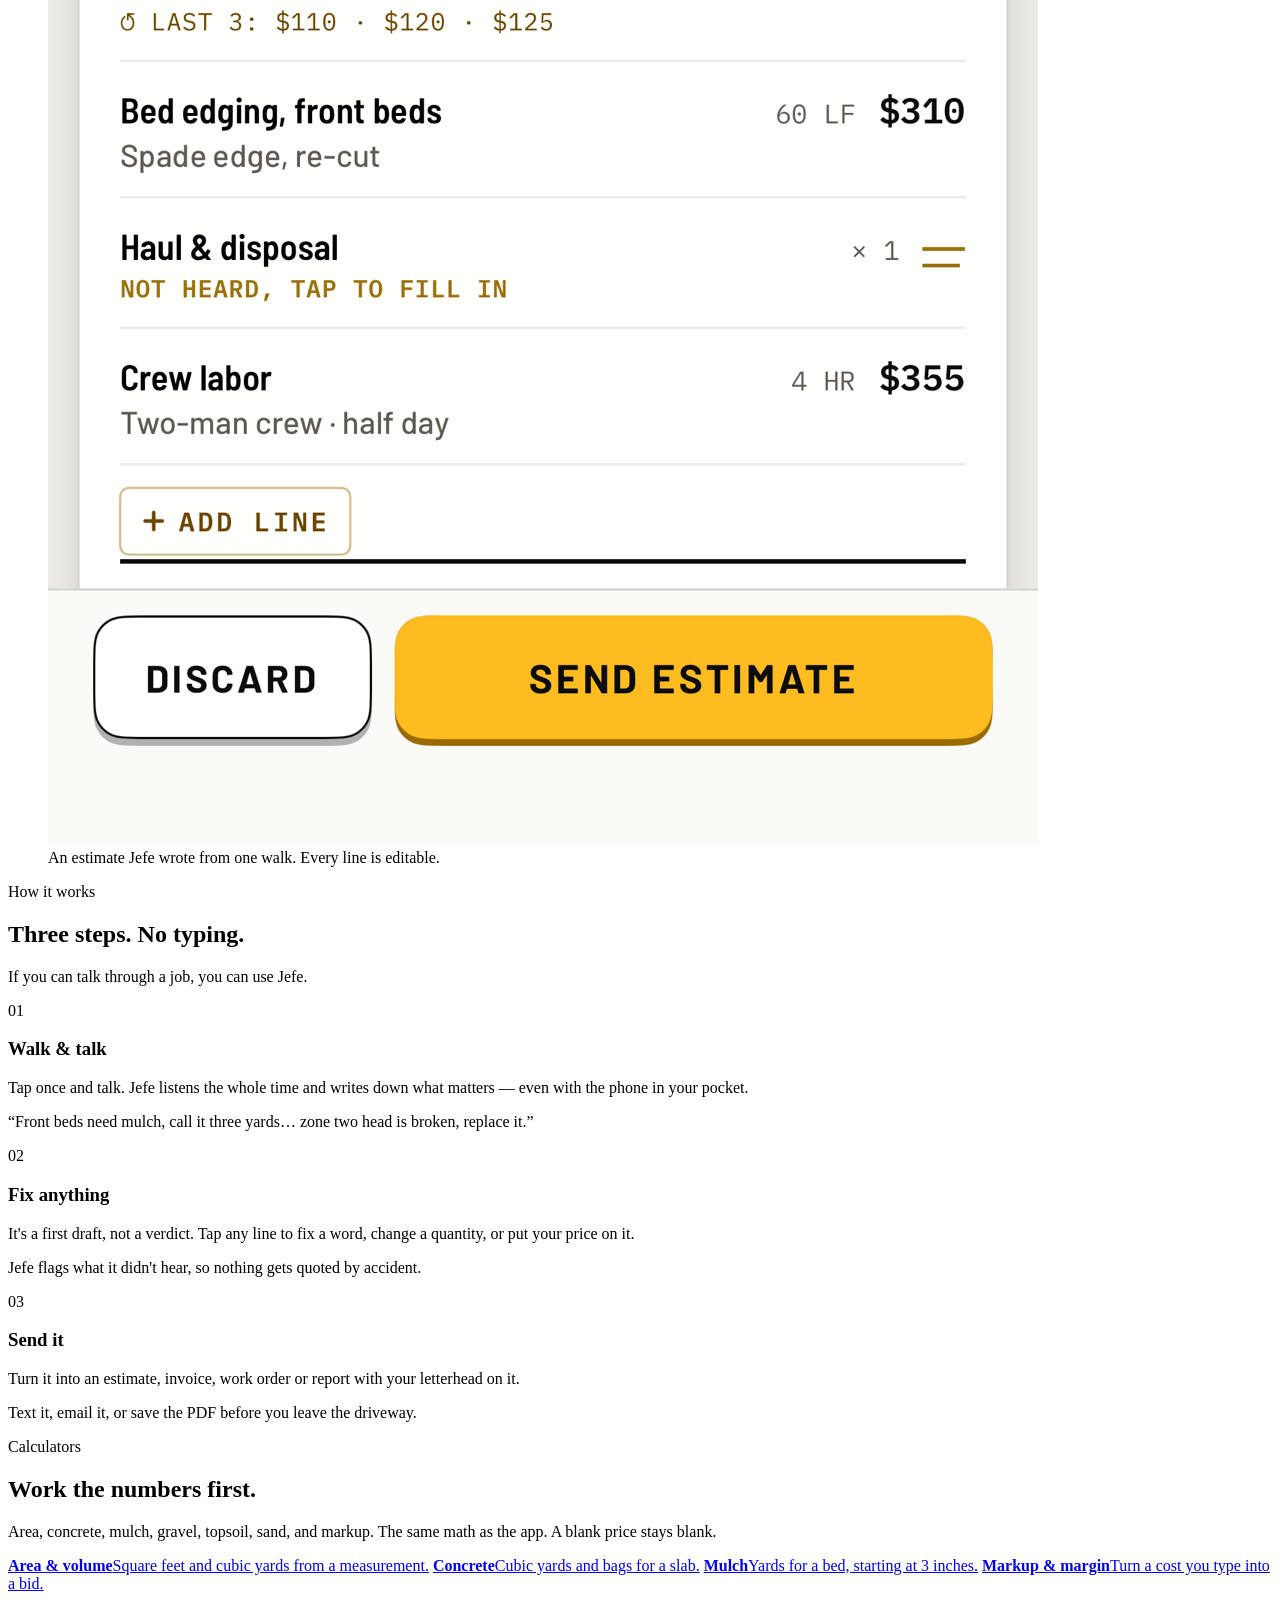
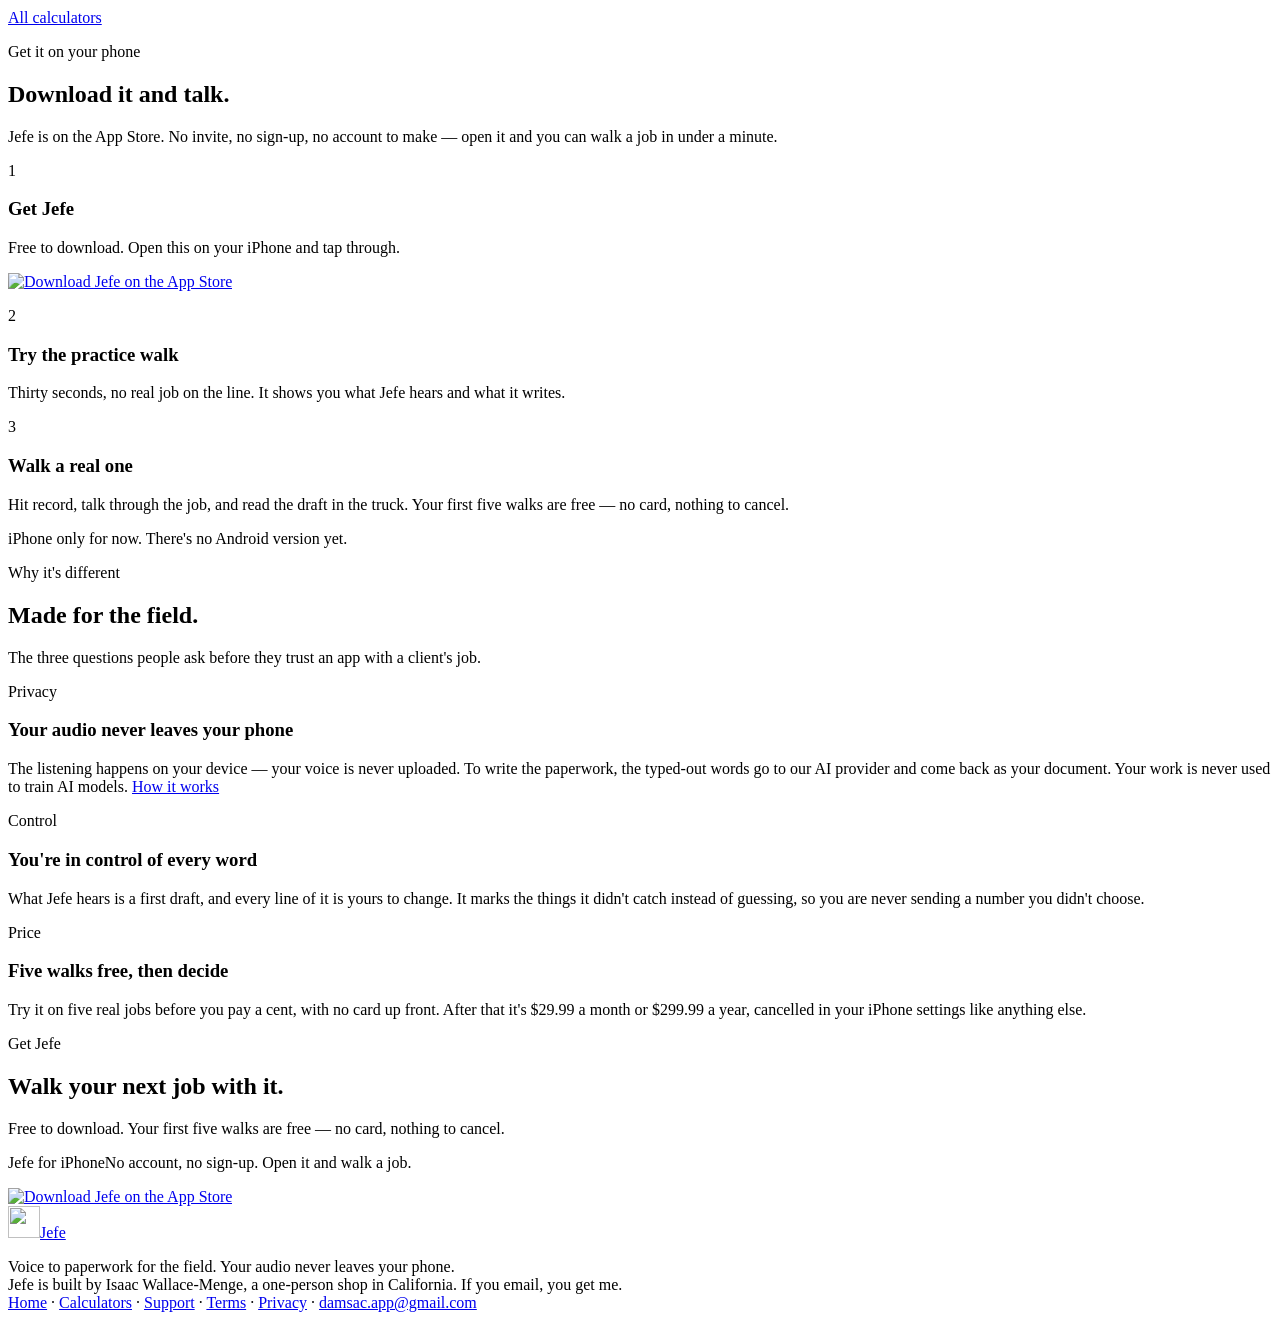
==== commit 5c30bf4a: "Merge pull request #3 from damsac/cursor/b1-marketing-site-5f7c site: rebuild the marketing pages in" ====
--- a/public/index.html
+++ b/public/index.html
@@ -4,424 +4,172 @@
 <meta charset="UTF-8" />
 <meta name="viewport" content="width=device-width, initial-scale=1.0" />
 <title>Jefe: say it out loud, get the paperwork</title>
-<meta name="description" content="Jefe turns a spoken walk-through into a ready-to-send estimate draft before you're back in the truck. On the App Store for landscapers, property managers &amp; home inspectors. First five walks free." />
-
-<!-- Open Graph / iMessage / social preview -->
+<meta name="description" content="Jefe turns a spoken walk-through into a ready-to-send estimate draft before you're back in the truck. On the App Store for landscapers, property managers and home inspectors. First five walks free." />
+<link rel="canonical" href="https://usejefe.com/" />
 <meta property="og:title" content="Jefe: say it out loud, get the paperwork" />
-<meta property="og:description" content="Walk the job, talk it through, and Jefe writes up the estimate. On the App Store — first five walks free." />
+<meta property="og:description" content="Jefe turns a spoken walk-through into a ready-to-send estimate draft before you're back in the truck. On the App Store for landscapers, property managers and home inspectors. First five walks free." />
 <meta property="og:type" content="website" />
 <meta property="og:url" content="https://usejefe.com/" />
-<meta property="og:image" content="https://usejefe.com/img/estimate.png" />
-<meta property="og:image:alt" content="An estimate Jefe wrote from a spoken walk-through, on an iPhone screen." />
-<link rel="canonical" href="https://usejefe.com/" />
-<!-- The repo also publishes to GitHub Pages (damsac.github.io/jefe-beta). That copy
-     is a duplicate, not a second site: send anyone who lands there to the real one. -->
-<script>if (/\.github\.io$/.test(location.hostname)) location.replace('https://usejefe.com' + location.pathname.replace(/^\/jefe-beta(\/public)?/, ''));</script>
-
+<meta property="og:image" content="https://usejefe.com/img/og.png" />
+<meta property="og:image:width" content="1200" />
+<meta property="og:image:height" content="630" />
+<meta property="og:image:alt" content="Jefe. Say it out loud. Get the paperwork." />
+<meta name="twitter:card" content="summary_large_image" />
+<meta name="twitter:title" content="Jefe: say it out loud, get the paperwork" />
+<meta name="twitter:description" content="Jefe turns a spoken walk-through into a ready-to-send estimate draft before you're back in the truck. On the App Store for landscapers, property managers and home inspectors. First five walks free." />
+<meta name="twitter:image" content="https://usejefe.com/img/og.png" />
+<meta name="theme-color" content="#FFB800" />
+<link rel="icon" href="/favicon.ico" sizes="any" />
+<link rel="icon" type="image/png" sizes="32x32" href="/favicon-32.png" />
+<link rel="icon" type="image/png" sizes="16x16" href="/favicon-16.png" />
+<link rel="apple-touch-icon" href="/apple-touch-icon.png" />
 <link rel="preconnect" href="https://fonts.googleapis.com" />
 <link rel="preconnect" href="https://fonts.gstatic.com" crossorigin />
-<link href="https://fonts.googleapis.com/css2?family=Barlow:wght@400;500;600;700;800&family=Barlow+Semi+Condensed:wght@500;600&family=IBM+Plex+Mono:wght@400;500;600&family=Source+Serif+4:opsz,wght@8..60,400;8..60,600;8..60,700&display=swap" rel="stylesheet" />
-
-<style>
-  :root {
-    /* Field Instrument palette — matches the Jefe app */
-    --paper:      #F6F4EC;
-    --paper-deep: #EFEBDD;
-    --sheet:      #FBFAF4;
-    --ink:        #17150F;
-    --ink-70:     #46433A;
-    --ink-45:     #726E62;
-    --ink-25:     #A9A497;
-    --amber:      #FFBB26;
-    --amber-deep: #9A6A00;
-    --amber-tint: #FAF1D9;
-    --on-amber:   #141412;
-    --hairline:   #DAD5C6;
-    --red:        #B23B2E;
-    --green:      #3E6B35;
-
-    --ui:   'Barlow', system-ui, sans-serif;
-    --cond: 'Barlow Semi Condensed', 'Barlow', sans-serif;
-    --mono: 'IBM Plex Mono', ui-monospace, monospace;
-    --serif:'Source Serif 4', Georgia, serif;
-
-    --pad: clamp(26px, 6vw, 44px);
-    --maxw: 880px;
-  }
-
-  * { box-sizing: border-box; }
-  html { scroll-behavior: smooth; }
-  /* grid/flex children default to min-width:auto, which lets long lines push a
-     cell wider than the viewport → horizontal overflow. Reset it everywhere. */
-  .hero-grid > *, .beats > *, .beat, .step > *, .trust .grid > *,
-  footer .wrap > * { min-width: 0; }
-  .hero .fine, .step p, .beat p { overflow-wrap: anywhere; }
-  body {
-    margin: 0;
-    background: var(--paper);
-    color: var(--ink);
-    font-family: var(--ui);
-    line-height: 1.5;
-    -webkit-font-smoothing: antialiased;
-    /* faint carbon-form ruling */
-    background-image: repeating-linear-gradient(
-      to bottom, transparent, transparent 39px, rgba(0,0,0,0.018) 39px, rgba(0,0,0,0.018) 40px);
-  }
-  a { color: inherit; }
-  img { max-width: 100%; }
-
-  .wrap { max-width: var(--maxw); margin: 0 auto; padding: 0 var(--pad); }
-
-  /* ---- reusable bits ---- */
-  .kicker {
-    font-family: var(--mono); font-weight: 600; font-size: 12px;
-    letter-spacing: 0.18em; text-transform: uppercase; color: var(--amber-deep);
-  }
-  .stamp {
-    display: inline-block; font-family: var(--mono); font-weight: 600;
-    font-size: 10px; letter-spacing: 0.12em; text-transform: uppercase;
-    padding: 3px 7px 2px; background: var(--amber-tint);
-    color: var(--amber-deep); border: 1px solid var(--amber);
-  }
-  .btn {
-    display: inline-flex; align-items: center; justify-content: center; gap: 8px;
-    font-family: var(--ui); font-weight: 700; font-size: 15px; letter-spacing: 0.04em;
-    text-transform: uppercase; text-decoration: none; cursor: pointer;
-    padding: 15px 26px; border: 2px solid var(--ink); background: var(--amber);
-    color: var(--on-amber); transition: transform .12s ease, box-shadow .12s ease;
-    box-shadow: 4px 4px 0 var(--ink);
-  }
-  .btn:hover { transform: translate(-2px,-2px); box-shadow: 6px 6px 0 var(--ink); }
-  .btn:active { transform: translate(2px,2px); box-shadow: 1px 1px 0 var(--ink); }
-  .btn.ghost { background: transparent; color: var(--ink); box-shadow: none; }
-  .btn.ghost:hover { background: var(--paper-deep); transform: none; }
-
-  .logo { display: inline-flex; align-items: center; gap: 10px; text-decoration: none; }
-  .logo .mark { width: 22px; height: 22px; background: var(--amber-deep); flex: none; }
-  .logo .word { font-family: var(--ui); font-weight: 800; font-size: 22px; letter-spacing: 0.02em; }
-
-  /* ---- top bar ---- */
-  header.bar {
-    position: sticky; top: 0; z-index: 20;
-    background: rgba(246,244,236,0.92); backdrop-filter: blur(6px);
-    border-bottom: 1px solid var(--hairline);
-  }
-  header.bar .wrap { display: flex; align-items: center; justify-content: space-between; height: 62px; }
-  header.bar .meta { font-family: var(--mono); font-size: 11px; letter-spacing: 0.1em; color: var(--ink-45); text-transform: uppercase; }
-
-  /* ---- hero ---- */
-  /* top/bottom only — leave .wrap's horizontal padding intact (a `padding`
-     shorthand here would zero the side margins and flush content left). */
-  .hero { padding-top: clamp(38px, 8vw, 80px); padding-bottom: clamp(30px, 6vw, 60px); }
-  .hero h1 {
-    font-family: var(--ui); font-weight: 800; letter-spacing: -0.01em;
-    font-size: clamp(38px, 9vw, 68px); line-height: 1.02; margin: 14px 0 0;
-  }
-  .hero .lead {
-    font-family: var(--serif); font-size: clamp(17px, 2.4vw, 21px); color: var(--ink-70);
-    max-width: 30ch; margin: 20px 0 0; line-height: 1.5;
-  }
-  .hero .ctas { display: flex; flex-wrap: wrap; align-items: center; gap: 14px; margin-top: 30px; }
-  .hero .fine {
-    margin-top: 20px; font-family: var(--mono); font-size: 12px; letter-spacing: 0.04em;
-    color: var(--ink-45);
-  }
-  .hero-grid { display: grid; grid-template-columns: 1.1fr 0.9fr; gap: clamp(24px, 5vw, 48px); align-items: center; }
-  @media (max-width: 720px) { .hero-grid { grid-template-columns: 1fr; } }
-
-  /* app screenshot in a device outline — the real article, not a mockup */
-  .shot { margin: 0; }
-  .device {
-    width: min(306px, 100%); margin: 0 auto; padding: 10px;
-    background: #15130E; border-radius: 46px;
-    box-shadow: 0 0 0 1.5px #44403A inset, 12px 14px 0 rgba(23,21,15,0.07);
-  }
-  .device img {
-    display: block; width: 100%; height: auto; border-radius: 36px;
-  }
-  .shot figcaption {
-    margin-top: 14px; text-align: center; font-family: var(--mono);
-    font-size: 11px; letter-spacing: 0.04em; color: var(--ink-45); line-height: 1.5;
-  }
-
-  .sub { font-family: var(--mono); font-size: 9px; letter-spacing: 0.06em; color: var(--ink-45); text-transform: uppercase; }
-
-  .badge { border: 0; display: inline-flex; }
-  .badge img { display: block; height: 50px; width: auto; }
-
-  /* ---- section frame ---- */
-  section { padding: clamp(40px, 8vw, 74px) 0; }
-  .divider { border: none; border-top: 2px dashed var(--hairline); margin: 0; }
-  .sec-head h2 {
-    font-family: var(--ui); font-weight: 800; font-size: clamp(26px, 5vw, 38px);
-    letter-spacing: -0.01em; margin: 8px 0 0; line-height: 1.08;
-  }
-  .sec-head .sub-lead { font-family: var(--serif); color: var(--ink-70); font-size: 17px; margin: 12px 0 0; max-width: 52ch; }
-
-  /* ---- how it works ---- */
-  .beats { display: grid; grid-template-columns: repeat(3, 1fr); gap: 16px; margin-top: 34px; }
-  @media (max-width: 720px) { .beats { grid-template-columns: 1fr; } }
-  .beat {
-    background: var(--sheet); border: 1.5px solid var(--hairline); padding: 20px;
-    display: flex; flex-direction: column;
-  }
-  .beat .top { display: flex; align-items: center; justify-content: space-between; gap: 12px; }
-  .beat .n { font-family: var(--mono); font-weight: 600; font-size: 12px; color: var(--amber-deep); letter-spacing: 0.1em; }
-  .beat svg { display: block; width: 34px; height: 34px; flex: none; }
-  .beat svg .ln { fill: none; stroke: var(--ink); stroke-width: 1.6; stroke-linecap: round; stroke-linejoin: round; }
-  .beat svg .hi { fill: none; stroke: var(--amber-deep); stroke-width: 2.2; stroke-linecap: round; }
-  .beat h3 { font-family: var(--ui); font-weight: 700; font-size: 20px; margin: 10px 0 8px; }
-  .beat p { font-family: var(--serif); color: var(--ink-70); font-size: 15.5px; margin: 0; }
-  .beat .eg {
-    font-family: var(--mono); font-size: 12.5px; line-height: 1.6; color: var(--ink-45);
-    margin-top: auto; padding-top: 12px; border-top: 1px solid var(--hairline);
-  }
-  .beat p:not(.eg) { margin-bottom: 14px; }
-
-  /* ---- install steps ---- */
-  .steps { margin-top: 34px; border-top: 1px solid var(--hairline); }
-  .step {
-    display: grid; grid-template-columns: 58px 1fr; gap: 18px; align-items: start;
-    padding: 22px 4px; border-bottom: 1px solid var(--hairline);
-  }
-  .step .idx {
-    font-family: var(--mono); font-weight: 600; font-size: 22px; color: var(--amber-deep);
-    border: 1.5px solid var(--amber); background: var(--amber-tint); width: 48px; height: 48px;
-    display: flex; align-items: center; justify-content: center;
-  }
-  .step h3 { font-family: var(--ui); font-weight: 700; font-size: 20px; margin: 4px 0 6px; }
-  .step p { font-family: var(--serif); color: var(--ink-70); font-size: 16px; margin: 0 0 12px; max-width: 56ch; }
-  .step .mini-note { font-family: var(--mono); font-size: 12px; color: var(--ink-45); letter-spacing: 0.02em; }
-  .step .btn { font-size: 13px; padding: 11px 18px; box-shadow: 3px 3px 0 var(--ink); }
-  .step .btn:hover { box-shadow: 5px 5px 0 var(--ink); }
-
-  .notebar {
-    margin-top: 26px; display: flex; gap: 0; border: 1.5px solid var(--amber);
-    background: var(--amber-tint);
-  }
-  .notebar .tick { width: 5px; background: var(--amber); flex: none; }
-  .notebar .txt { padding: 14px 16px; font-family: var(--cond); font-weight: 600; font-size: 15px; color: var(--ink); }
-
-  /* ---- trust strip ---- */
-  .trust { background: var(--ink); color: var(--paper); }
-  .trust .kicker { color: var(--amber); }
-  .trust h2 { color: var(--paper); }
-  .trust .sub-lead { color: #CFC9B8; }
-  .trust .grid { display: grid; grid-template-columns: repeat(3, 1fr); gap: 30px; margin-top: 42px; }
-  .trust .item { border-top: 1px solid #3A362E; padding-top: 16px; }
-  @media (max-width: 720px) { .trust .grid { grid-template-columns: 1fr; } }
-  .trust .item h3 { font-family: var(--ui); font-weight: 700; font-size: 18px; margin: 0 0 8px; }
-  .trust .item p { font-family: var(--serif); color: #D8D3C4; font-size: 15px; margin: 0; }
-  .trust .item .ic {
-    font-family: var(--mono); color: var(--amber-deep); font-size: 10.5px;
-    font-weight: 600; letter-spacing: 0.16em; text-transform: uppercase;
-  }
-
-  /* ---- get it (closing call) ---- */
-  .get .card {
-    margin-top: 30px; background: var(--sheet); border: 2px solid var(--ink);
-    box-shadow: 8px 8px 0 rgba(23,21,15,0.10); padding: clamp(22px, 4vw, 34px);
-    display: flex; flex-wrap: wrap; align-items: center; justify-content: space-between; gap: 18px 28px;
-  }
-  .get .card > * { min-width: 0; }
-  .get .card .what { font-family: var(--cond); font-weight: 600; font-size: 17px; color: var(--ink); }
-  .get .card .what .fine { display: block; margin-top: 6px; font-family: var(--mono); font-weight: 400; font-size: 12px; letter-spacing: 0.04em; color: var(--ink-45); }
-
-  /* ---- footer ---- */
-  footer { border-top: 2px solid var(--ink); padding: 34px 0 46px; }
-  footer .wrap { display: flex; flex-wrap: wrap; gap: 16px; align-items: center; justify-content: space-between; }
-  footer .fine { font-family: var(--mono); font-size: 12px; letter-spacing: 0.04em; color: var(--ink-45); }
-  footer a.link { color: var(--amber-deep); text-decoration: none; border-bottom: 1px solid var(--amber); }
-</style>
+<link href="https://fonts.googleapis.com/css2?family=Plus+Jakarta+Sans:wght@400;500;600;700;800&amp;display=swap" rel="stylesheet" />
+<link rel="stylesheet" href="/style.css" />
+<script>if (/\.github\.io$/.test(location.hostname)) location.replace('https://usejefe.com' + location.pathname.replace(/^\/jefe-beta(\/public)?/, ''));</script>
+<script type="application/ld+json">{"@context":"https://schema.org","@type":"SoftwareApplication","name":"Jefe","operatingSystem":"iOS","applicationCategory":"BusinessApplication","url":"https://usejefe.com/","downloadUrl":"https://apps.apple.com/us/app/jefe-voice-estimate-maker/id6761315709","image":"https://usejefe.com/img/og.png","description":"Jefe turns a spoken walk-through into a ready-to-send estimate draft. iPhone only. First five walks free, then $29.99 a month or $299.99 a year.","offers":[{"@type":"Offer","price":"29.99","priceCurrency":"USD","description":"$29.99 a month"},{"@type":"Offer","price":"299.99","priceCurrency":"USD","description":"$299.99 a year"}],"author":{"@type":"Person","name":"Isaac Wallace-Menge"}}</script>
 </head>
-
 <body>
-
-<!-- ============ TOP BAR ============ -->
+<a class="skip" href="#content">Skip to content</a>
 <header class="bar">
   <div class="wrap">
-    <a class="logo" href="#top"><span class="mark"></span><span class="word">JEFE</span></a>
-    <span class="meta">On the App Store</span>
+    <a class="logo" href="/"><img src="/img/icon-512.png" width="32" height="32" alt="" />Jefe</a>
+    <nav class="nav" aria-label="Primary">
+      <a class="nav-link" href="/calculators/">Calculators</a>
+      <a class="nav-link" href="/support">Support</a>
+      <a class="btn btn-amber btn-small" href="https://apps.apple.com/us/app/jefe-voice-estimate-maker/id6761315709" target="_blank" rel="noopener">Get the app</a>
+    </nav>
   </div>
 </header>
-
-<a id="top"></a>
-
-<!-- ============ HERO ============ -->
-<div class="hero wrap">
-  <div class="hero-grid">
-    <div>
-      <span class="stamp">Now on the App Store</span>
-      <h1>Say it out&nbsp;loud.<br>Get the paperwork.</h1>
-      <p class="lead">Walk the job and talk it through, like you're telling a helper. Jefe writes up the estimate before you're back in the truck.</p>
-      <div class="ctas">
-        <a class="badge" href="https://apps.apple.com/app/id6761315709" target="_blank" rel="noopener"><img src="https://tools.applemediaservices.com/api/badges/download-on-the-app-store/black/en-us" alt="Download Jefe on the App Store" width="150" height="50" /></a>
-        <a class="btn ghost" href="#how">See how it works</a>
+<main id="content">
+  <section class="hero">
+    <div class="wrap hero-grid">
+      <div>
+        <span class="kicker">Now on the App Store</span>
+        <h1>Say it out loud.<br />Get the paperwork.</h1>
+        <p class="lead">Walk the job and talk it through, like you're telling a helper. Jefe writes up the estimate before you're back in the truck.</p>
+        <div class="ctas">
+          <a class="badge" href="https://apps.apple.com/us/app/jefe-voice-estimate-maker/id6761315709" target="_blank" rel="noopener"><img src="https://tools.applemediaservices.com/api/badges/download-on-the-app-store/black/en-us" alt="Download Jefe on the App Store" width="150" height="50" /></a>
+          <a class="btn btn-ghost" href="#how">See how it works</a>
+        </div>
+        <p class="fine">iPhone · first five walks free, no card · for landscapers, property managers &amp; home inspectors</p>
       </div>
-      <p class="fine">iPhone · first five walks free, no card · for landscapers, property managers &amp; home inspectors</p>
-    </div>
-
-    <!-- the real thing: a screenshot of the estimate Jefe writes -->
-    <figure class="shot">
-      <div class="device">
-        <img src="/img/estimate.png" width="990" height="2151"
-             alt="An estimate Jefe wrote from a spoken walk-through: Bluestem Landscape, Denver CO, with line items for bark mulch, boxwood trim, an irrigation head and bed edging." />
-      </div>
-      <figcaption>An estimate Jefe wrote from one walk. Every line is editable.</figcaption>
-    </figure>
-  </div>
-</div>
-
-<hr class="divider" />
-
-<!-- ============ HOW IT WORKS ============ -->
-<section id="how">
-  <div class="wrap sec-head">
-    <span class="kicker">How it works</span>
-    <h2>Three steps. No typing.</h2>
-    <p class="sub-lead">If you can talk through a job, you can use Jefe.</p>
-  </div>
-  <div class="wrap beats">
-    <div class="beat">
-      <div class="top">
-        <span class="n">01</span>
-        <svg viewBox="0 0 34 34" aria-hidden="true" focusable="false">
-            <path class="ln" d="M4 17h2.5"/><path class="ln" d="M9 12.5v9"/>
-            <path class="hi" d="M13.5 7.5v19"/><path class="hi" d="M18 11v12"/>
-            <path class="ln" d="M22.5 8.5v17"/><path class="ln" d="M27 13.5v7"/><path class="ln" d="M30 16h0.5"/>
-          </svg>
-      </div>
-      <h3>Walk &amp; talk</h3>
-      <p>Tap once and talk. Jefe listens the whole time and writes down what matters &mdash; even with the phone in your pocket.</p>
-      <p class="eg">&ldquo;Front beds need mulch, call it three yards&hellip; zone two head is broken, replace it.&rdquo;</p>
-    </div>
-    <div class="beat">
-      <div class="top">
-        <span class="n">02</span>
-        <svg viewBox="0 0 34 34" aria-hidden="true" focusable="false">
-            <path class="ln" d="M5 9h17"/><path class="ln" d="M5 15.5h11"/><path class="ln" d="M5 22h20"/>
-            <path class="hi" d="M19.5 15.5h9"/>
-            <path class="ln" d="M24 28.5h6"/>
-          </svg>
-      </div>
-      <h3>Fix anything</h3>
-      <p>It's a first draft, not a verdict. Tap any line to fix a word, change a quantity, or put your price on it.</p>
-      <p class="eg">Jefe flags what it didn't hear, so nothing gets quoted by accident.</p>
-    </div>
-    <div class="beat">
-      <div class="top">
-        <span class="n">03</span>
-        <svg viewBox="0 0 34 34" aria-hidden="true" focusable="false">
-            <path class="ln" d="M6 4.5h13l6 6V27a2.5 2.5 0 0 1-2.5 2.5H6A2.5 2.5 0 0 1 3.5 27V7A2.5 2.5 0 0 1 6 4.5Z"/>
-            <path class="ln" d="M19 4.5v6h6"/>
-            <path class="hi" d="M11 20h10"/><path class="hi" d="M17.5 16.5 21 20l-3.5 3.5"/>
-          </svg>
-      </div>
-      <h3>Send it</h3>
-      <p>Turn it into an estimate, invoice, work order or report with your letterhead on it.</p>
-      <p class="eg">Text it, email it, or save the PDF before you leave the driveway.</p>
-    </div>
-  </div>
-</section>
-
-<hr class="divider" />
-
-<!-- ============ INSTALL ============ -->
-<section id="install">
-  <div class="wrap sec-head">
-    <span class="kicker">Get it on your phone</span>
-    <h2>Download it and talk.</h2>
-    <p class="sub-lead">Jefe is on the App Store. No invite, no sign-up, no account to make &mdash; open it and you can walk a job in under a minute.</p>
-  </div>
-
-  <div class="wrap steps">
-    <div class="step">
-      <div class="idx">1</div>
-      <div>
-        <h3>Get Jefe</h3>
-        <p>Free to download. Open this on your iPhone and tap through.</p>
-        <a class="btn" href="https://apps.apple.com/app/id6761315709" target="_blank" rel="noopener">Download on the App Store →</a>
-        <p class="mini-note" style="margin-top:10px">On a computer? Text yourself this page and open it on your iPhone.</p>
+      <div class="phone-stage">
+        <div class="orb" aria-hidden="true"></div>
+        <figure class="shot">
+          <div class="device">
+            <img src="/img/estimate.png" width="990" height="2151" alt="An estimate Jefe wrote from a spoken walk-through: Bluestem Landscape, Denver CO, with line items for bark mulch, boxwood trim, an irrigation head and bed edging." />
+          </div>
+          <figcaption>An estimate Jefe wrote from one walk. Every line is editable.</figcaption>
+        </figure>
       </div>
     </div>
+  </section>
 
-    <div class="step">
-      <div class="idx">2</div>
-      <div>
-        <h3>Try the practice walk</h3>
-        <p>Thirty seconds, no real job on the line. It shows you what Jefe hears and what it writes.</p>
+  <section class="block" id="how">
+    <div class="wrap">
+      <span class="kicker">How it works</span>
+      <h2>Three steps. No typing.</h2>
+      <p class="sub">If you can talk through a job, you can use Jefe.</p>
+      <div class="cards">
+        <article class="card">
+          <div class="n">01</div>
+          <h3>Walk &amp; talk</h3>
+          <p>Tap once and talk. Jefe listens the whole time and writes down what matters &mdash; even with the phone in your pocket.</p>
+          <p class="eg">&ldquo;Front beds need mulch, call it three yards&hellip; zone two head is broken, replace it.&rdquo;</p>
+        </article>
+        <article class="card">
+          <div class="n">02</div>
+          <h3>Fix anything</h3>
+          <p>It's a first draft, not a verdict. Tap any line to fix a word, change a quantity, or put your price on it.</p>
+          <p class="eg">Jefe flags what it didn't hear, so nothing gets quoted by accident.</p>
+        </article>
+        <article class="card">
+          <div class="n">03</div>
+          <h3>Send it</h3>
+          <p>Turn it into an estimate, invoice, work order or report with your letterhead on it.</p>
+          <p class="eg">Text it, email it, or save the PDF before you leave the driveway.</p>
+        </article>
       </div>
     </div>
+  </section>
 
-    <div class="step">
-      <div class="idx">3</div>
-      <div>
-        <h3>Walk a real one</h3>
-        <p>Hit record, talk through the job, and read the draft in the truck. Your first five walks are free &mdash; no card, nothing to cancel.</p>
+  <section class="block" id="calculators" style="padding-top:0">
+    <div class="wrap">
+      <span class="kicker">Calculators</span>
+      <h2>Work the numbers first.</h2>
+      <p class="sub">Area, concrete, mulch, gravel, topsoil, sand, and markup. The same math as the app. A blank price stays blank.</p>
+      <div class="tool-grid">
+        <a class="tool-card" href="/calculators/area-volume"><strong>Area &amp; volume</strong><span>Square feet and cubic yards from a measurement.</span></a>
+        <a class="tool-card" href="/concrete"><strong>Concrete</strong><span>Cubic yards and bags for a slab.</span></a>
+        <a class="tool-card" href="/mulch"><strong>Mulch</strong><span>Yards for a bed, starting at 3 inches.</span></a>
+        <a class="tool-card" href="/markup-margin"><strong>Markup &amp; margin</strong><span>Turn a cost you type into a bid.</span></a>
+      </div>
+      <p class="fine"><a href="/calculators/">All calculators</a></p>
+    </div>
+  </section>
+
+  <section class="block" id="install" style="padding-top:0">
+    <div class="wrap">
+      <span class="kicker">Get it on your phone</span>
+      <h2>Download it and talk.</h2>
+      <p class="sub">Jefe is on the App Store. No invite, no sign-up, no account to make &mdash; open it and you can walk a job in under a minute.</p>
+      <div class="steps">
+        <div class="step"><div class="idx">1</div><div><h3>Get Jefe</h3><p>Free to download. Open this on your iPhone and tap through.</p><p style="margin-top:12px"><a class="badge" href="https://apps.apple.com/us/app/jefe-voice-estimate-maker/id6761315709" target="_blank" rel="noopener"><img src="https://tools.applemediaservices.com/api/badges/download-on-the-app-store/black/en-us" alt="Download Jefe on the App Store" width="150" height="50" /></a></p></div></div>
+        <div class="step"><div class="idx">2</div><div><h3>Try the practice walk</h3><p>Thirty seconds, no real job on the line. It shows you what Jefe hears and what it writes.</p></div></div>
+        <div class="step"><div class="idx">3</div><div><h3>Walk a real one</h3><p>Hit record, talk through the job, and read the draft in the truck. Your first five walks are free &mdash; no card, nothing to cancel.</p></div></div>
+      </div>
+      <p class="note">iPhone only for now. There's no Android version yet.</p>
+    </div>
+  </section>
+
+  <section class="band">
+    <div class="wrap">
+      <span class="kicker">Why it's different</span>
+      <h2>Made for the field.</h2>
+      <p class="sub">The three questions people ask before they trust an app with a client's job.</p>
+      <div class="band-grid">
+        <div>
+          <div class="kicker">Privacy</div>
+          <h3>Your audio never leaves your phone</h3>
+          <p>The listening happens on your device &mdash; your voice is never uploaded. To write the paperwork, the typed-out words go to our AI provider and come back as your document. Your work is never used to train AI models. <a href="/privacy">How it works</a></p>
+        </div>
+        <div>
+          <div class="kicker">Control</div>
+          <h3>You're in control of every word</h3>
+          <p>What Jefe hears is a first draft, and every line of it is yours to change. It marks the things it didn't catch instead of guessing, so you are never sending a number you didn't choose.</p>
+        </div>
+        <div>
+          <div class="kicker">Price</div>
+          <h3>Five walks free, then decide</h3>
+          <p>Try it on five real jobs before you pay a cent, with no card up front. After that it's $29.99 a month or $299.99 a year, cancelled in your iPhone settings like anything else.</p>
+        </div>
       </div>
     </div>
-  </div>
+  </section>
 
+  <section class="block" id="get">
+    <div class="wrap">
+      <span class="kicker">Get Jefe</span>
+      <h2>Walk your next job with it.</h2>
+      <p class="sub">Free to download. Your first five walks are free &mdash; no card, nothing to cancel.</p>
+      <div class="close-card">
+        <p>Jefe for iPhone<span class="fine">No account, no sign-up. Open it and walk a job.</span></p>
+        <a class="badge" href="https://apps.apple.com/us/app/jefe-voice-estimate-maker/id6761315709" target="_blank" rel="noopener"><img src="https://tools.applemediaservices.com/api/badges/download-on-the-app-store/black/en-us" alt="Download Jefe on the App Store" width="150" height="50" /></a>
+      </div>
+    </div>
+  </section>
+</main>
+<footer class="site-footer">
   <div class="wrap">
-    <div class="notebar">
-      <div class="tick"></div>
-      <div class="txt">iPhone only for now. There's no Android version yet.</div>
-    </div>
-  </div>
-</section>
-
-<!-- ============ TRUST ============ -->
-<section class="trust">
-  <div class="wrap sec-head">
-    <span class="kicker">Why it's different</span>
-    <h2>Made for the field.</h2>
-    <p class="sub-lead">The three questions people ask before they trust an app with a client's job.</p>
-  </div>
-  <div class="wrap grid">
-    <div class="item">
-      <div class="ic">Privacy</div>
-      <h3>Your audio never leaves your phone</h3>
-      <p>The listening happens on your device &mdash; your voice is never uploaded. To write the paperwork, the typed-out words go to our AI provider and come back as your document. Your work is never used to train AI models. <a href="/privacy">How it works &rsaquo;</a></p>
-    </div>
-    <div class="item">
-      <div class="ic">Control</div>
-      <h3>You're in control of every word</h3>
-      <p>What Jefe hears is a first draft, and every line of it is yours to change. It marks the things it didn't catch instead of guessing, so you are never sending a number you didn't choose.</p>
-    </div>
-    <div class="item">
-      <div class="ic">Price</div>
-      <h3>Five walks free, then decide</h3>
-      <p>Try it on five real jobs before you pay a cent, with no card up front. After that it's $39.99 a month or $299.99 a year, cancelled in your iPhone settings like anything else.</p>
-    </div>
-  </div>
-</section>
-
-<!-- ============ GET IT ============ -->
-<section id="get" class="get">
-  <div class="wrap sec-head">
-    <span class="kicker">Get Jefe</span>
-    <h2>Walk your next job with it.</h2>
-    <p class="sub-lead">Free to download. Your first five walks are free &mdash; no card, nothing to cancel.</p>
-  </div>
-
-  <div class="wrap">
-    <div class="card">
-      <p class="what">Jefe for iPhone<span class="fine">No account, no sign-up. Open it and walk a job.</span></p>
-      <a class="badge" href="https://apps.apple.com/app/id6761315709" target="_blank" rel="noopener"><img src="https://tools.applemediaservices.com/api/badges/download-on-the-app-store/black/en-us" alt="Download Jefe on the App Store" width="150" height="50" /></a>
-    </div>
-  </div>
-</section>
-
-<!-- ============ FOOTER ============ -->
-<footer>
-  <div class="wrap">
-    <a class="logo" href="#top"><span class="mark"></span><span class="word">JEFE</span></a>
-    <div class="fine">
-      Voice to paperwork for the field. Your audio never leaves your phone.<br>
-      Jefe is built by Isaac Wallace-Menge, a one-person shop in California. If you email, you get me.<br>
-      <a class="link" href="/terms">Terms</a> · <a class="link" href="/privacy">Privacy</a> ·
-      Questions? <a class="link" href="mailto:damsac.app@gmail.com">damsac.app@gmail.com</a>
-    </div>
+    <a class="logo" href="/"><img src="/img/icon-512.png" width="32" height="32" alt="" />Jefe</a>
+    <p class="fine">Voice to paperwork for the field. Your audio never leaves your phone.<br />
+      Jefe is built by Isaac Wallace-Menge, a one-person shop in California. If you email, you get me.<br />
+      <a href="/">Home</a> · <a href="/calculators/">Calculators</a> · <a href="/support">Support</a> ·
+      <a href="/terms">Terms</a> · <a href="/privacy">Privacy</a> ·
+      <a href="mailto:damsac.app@gmail.com">damsac.app@gmail.com</a>
+    </p>
   </div>
 </footer>
 
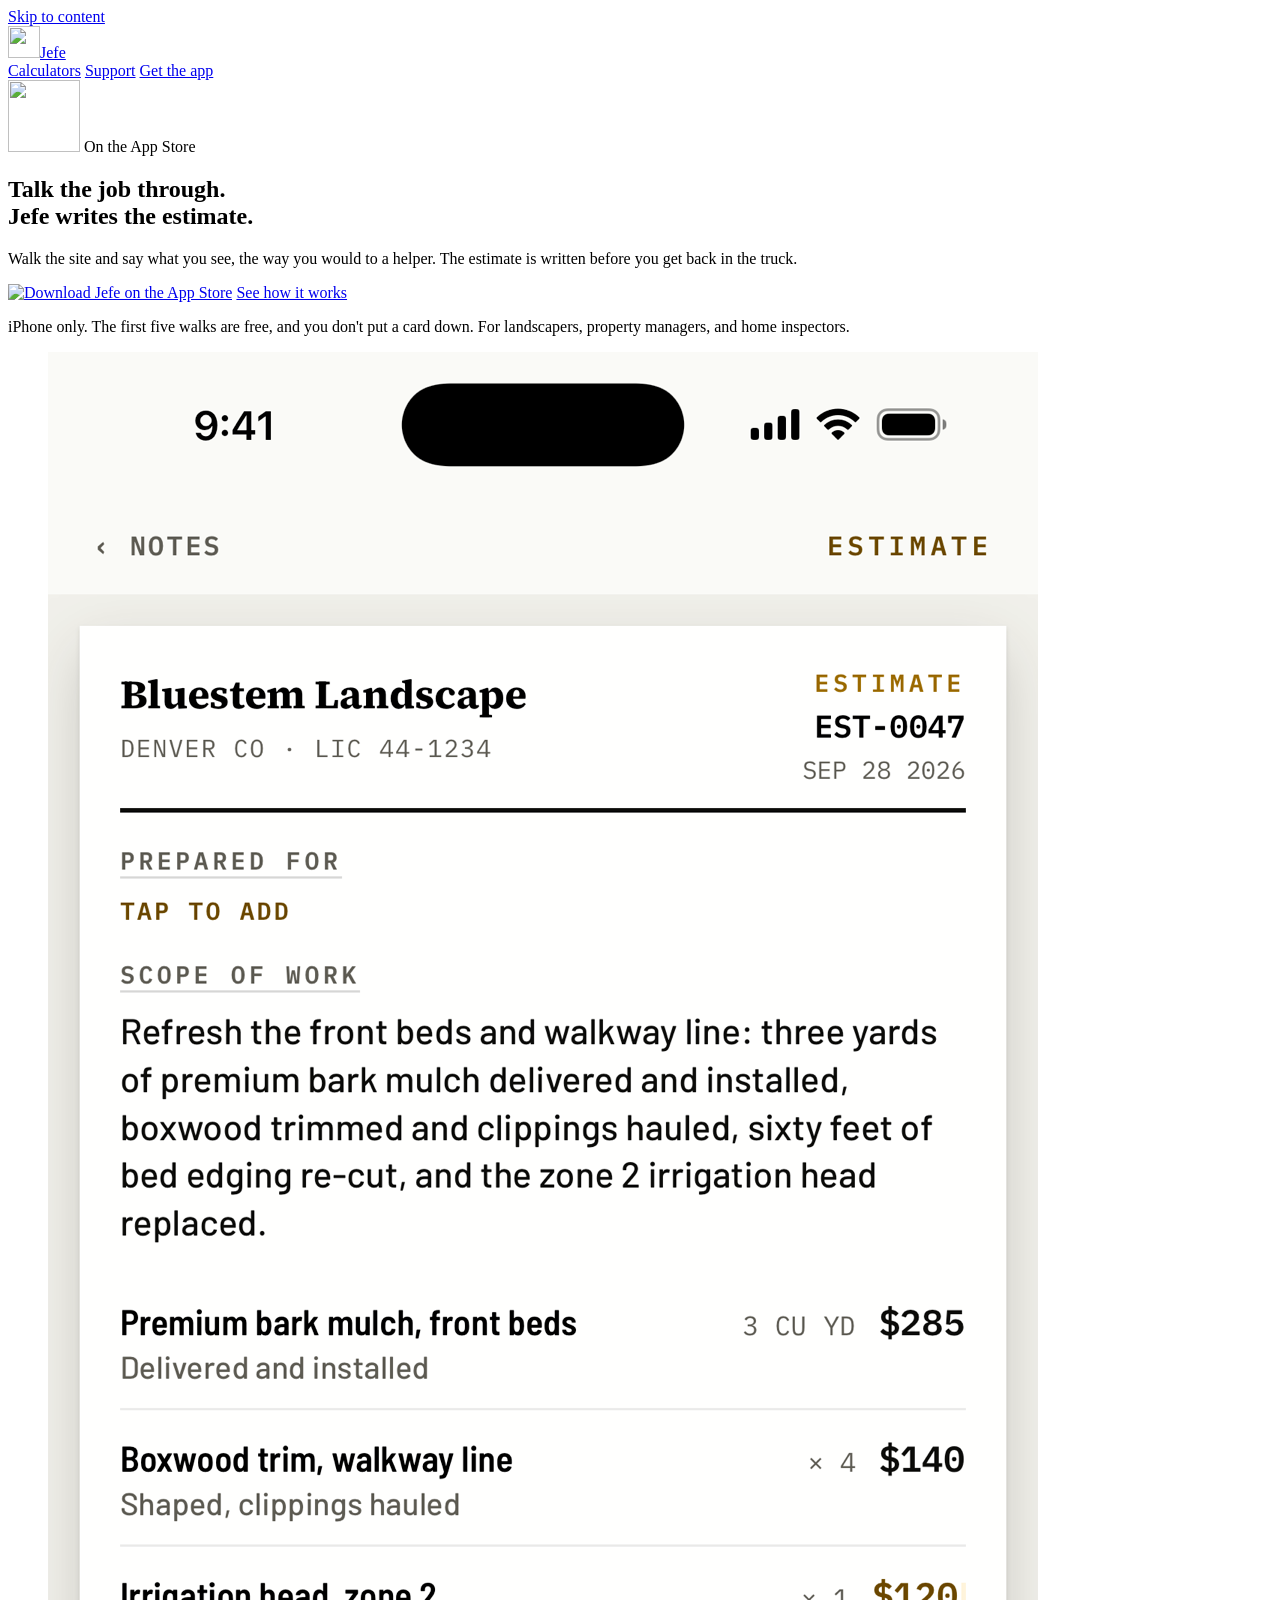
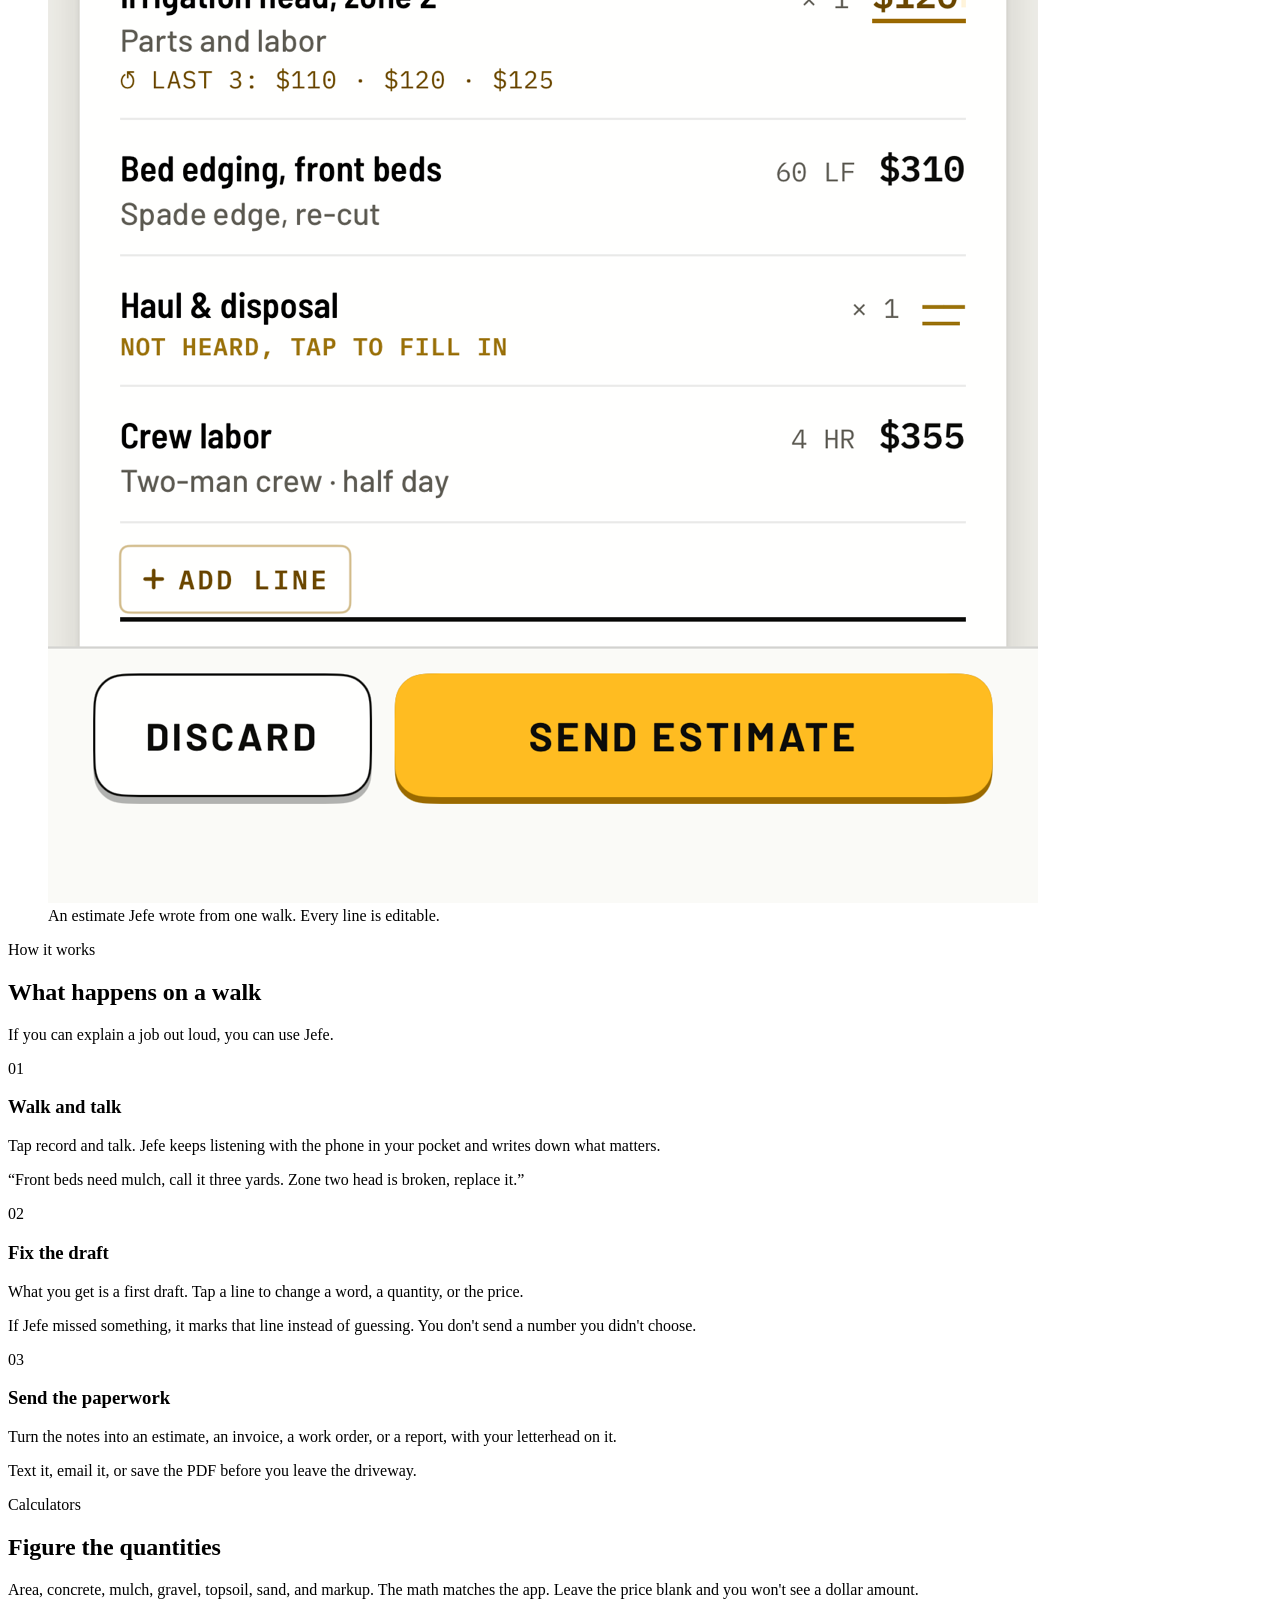
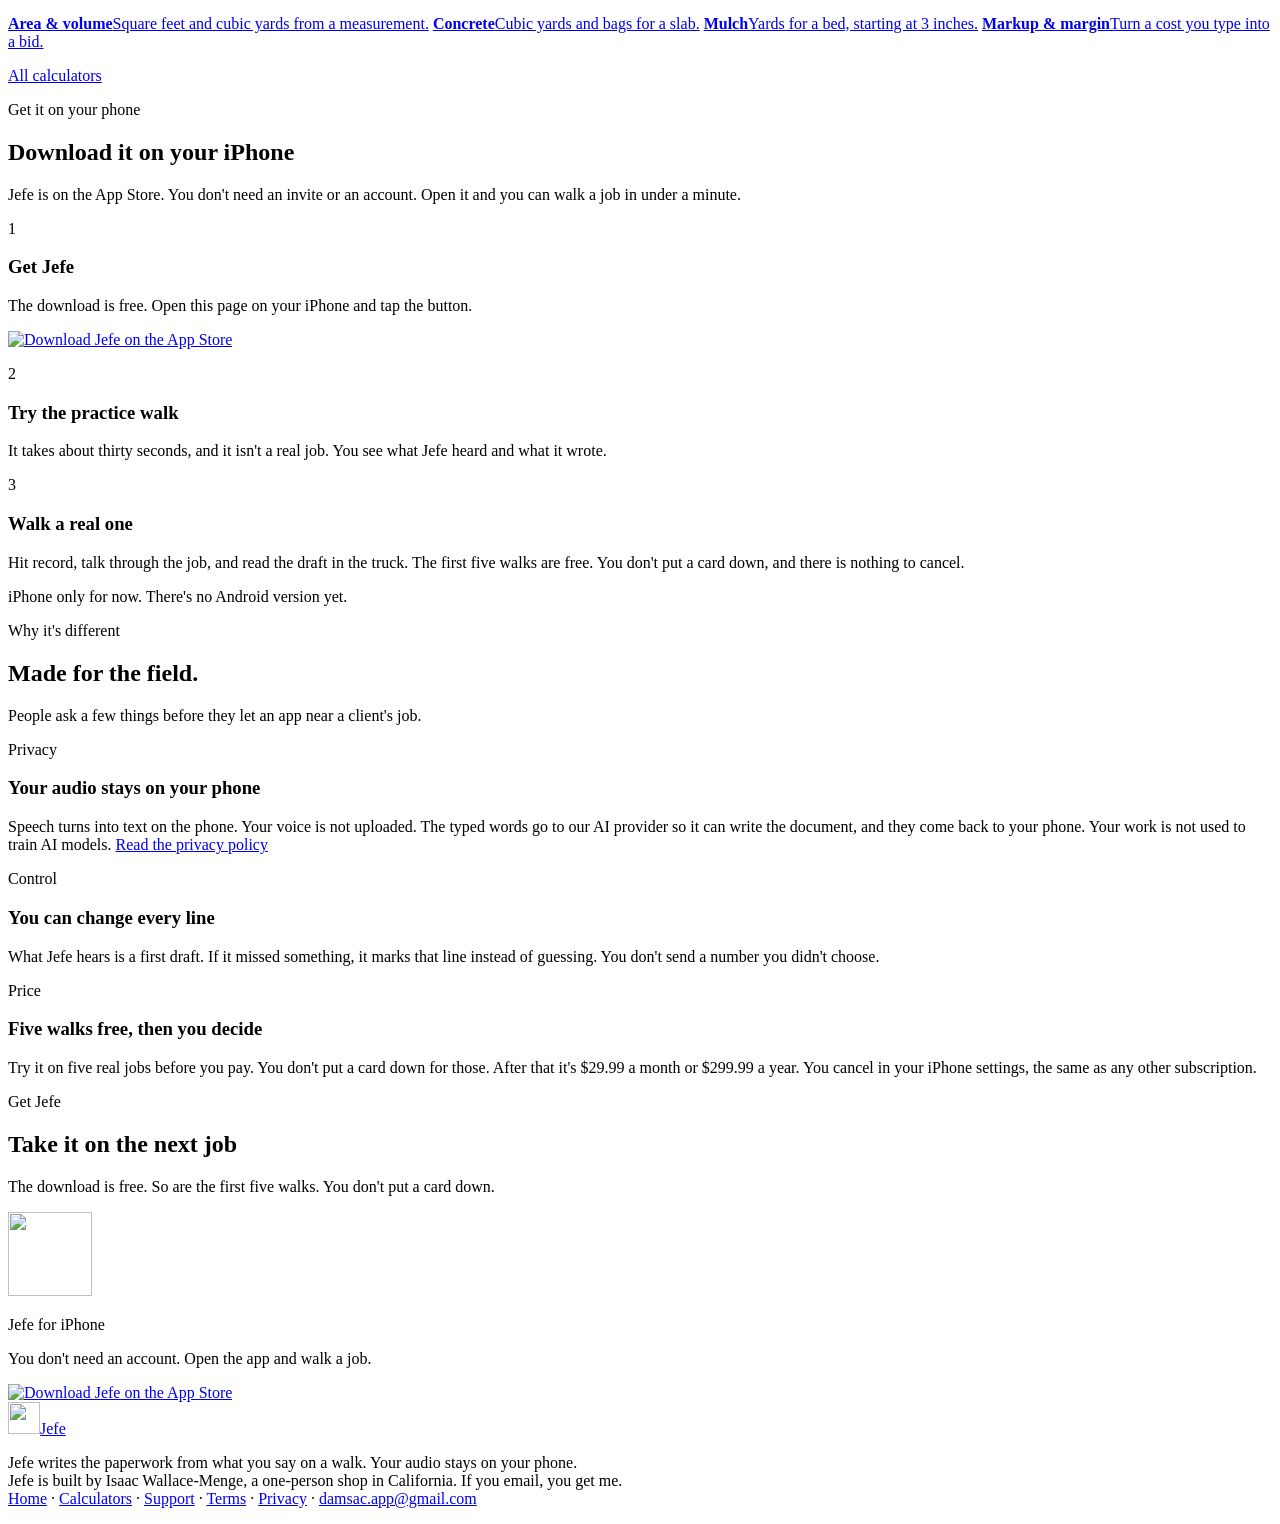
==== commit a8aef7fb: "site: plain language, a bigger icon, and a download card that holds together The closing card was ru" ====
--- a/public/index.html
+++ b/public/index.html
@@ -3,20 +3,20 @@
 <head>
 <meta charset="UTF-8" />
 <meta name="viewport" content="width=device-width, initial-scale=1.0" />
-<title>Jefe: say it out loud, get the paperwork</title>
-<meta name="description" content="Jefe turns a spoken walk-through into a ready-to-send estimate draft before you're back in the truck. On the App Store for landscapers, property managers and home inspectors. First five walks free." />
+<title>Jefe writes the estimate while you walk the job</title>
+<meta name="description" content="Walk the job and talk it through. Jefe writes the estimate before you're back in the truck. On the App Store for iPhone. The first five walks are free, then $29.99 a month or $299.99 a year." />
 <link rel="canonical" href="https://usejefe.com/" />
-<meta property="og:title" content="Jefe: say it out loud, get the paperwork" />
-<meta property="og:description" content="Jefe turns a spoken walk-through into a ready-to-send estimate draft before you're back in the truck. On the App Store for landscapers, property managers and home inspectors. First five walks free." />
+<meta property="og:title" content="Jefe writes the estimate while you walk the job" />
+<meta property="og:description" content="Walk the job and talk it through. Jefe writes the estimate before you're back in the truck. On the App Store for iPhone. The first five walks are free, then $29.99 a month or $299.99 a year." />
 <meta property="og:type" content="website" />
 <meta property="og:url" content="https://usejefe.com/" />
 <meta property="og:image" content="https://usejefe.com/img/og.png" />
 <meta property="og:image:width" content="1200" />
 <meta property="og:image:height" content="630" />
-<meta property="og:image:alt" content="Jefe. Say it out loud. Get the paperwork." />
+<meta property="og:image:alt" content="Jefe, the iPhone app that writes an estimate from a walk you talk through." />
 <meta name="twitter:card" content="summary_large_image" />
-<meta name="twitter:title" content="Jefe: say it out loud, get the paperwork" />
-<meta name="twitter:description" content="Jefe turns a spoken walk-through into a ready-to-send estimate draft before you're back in the truck. On the App Store for landscapers, property managers and home inspectors. First five walks free." />
+<meta name="twitter:title" content="Jefe writes the estimate while you walk the job" />
+<meta name="twitter:description" content="Walk the job and talk it through. Jefe writes the estimate before you're back in the truck. On the App Store for iPhone. The first five walks are free, then $29.99 a month or $299.99 a year." />
 <meta name="twitter:image" content="https://usejefe.com/img/og.png" />
 <meta name="theme-color" content="#FFB800" />
 <link rel="icon" href="/favicon.ico" sizes="any" />
@@ -28,7 +28,7 @@
 <link href="https://fonts.googleapis.com/css2?family=Plus+Jakarta+Sans:wght@400;500;600;700;800&amp;display=swap" rel="stylesheet" />
 <link rel="stylesheet" href="/style.css" />
 <script>if (/\.github\.io$/.test(location.hostname)) location.replace('https://usejefe.com' + location.pathname.replace(/^\/jefe-beta(\/public)?/, ''));</script>
-<script type="application/ld+json">{"@context":"https://schema.org","@type":"SoftwareApplication","name":"Jefe","operatingSystem":"iOS","applicationCategory":"BusinessApplication","url":"https://usejefe.com/","downloadUrl":"https://apps.apple.com/us/app/jefe-voice-estimate-maker/id6761315709","image":"https://usejefe.com/img/og.png","description":"Jefe turns a spoken walk-through into a ready-to-send estimate draft. iPhone only. First five walks free, then $29.99 a month or $299.99 a year.","offers":[{"@type":"Offer","price":"29.99","priceCurrency":"USD","description":"$29.99 a month"},{"@type":"Offer","price":"299.99","priceCurrency":"USD","description":"$299.99 a year"}],"author":{"@type":"Person","name":"Isaac Wallace-Menge"}}</script>
+<script type="application/ld+json">{"@context":"https://schema.org","@type":"SoftwareApplication","name":"Jefe","operatingSystem":"iOS","applicationCategory":"BusinessApplication","url":"https://usejefe.com/","downloadUrl":"https://apps.apple.com/us/app/jefe-voice-estimate-maker/id6761315709","image":"https://usejefe.com/img/og.png","description":"Jefe writes an estimate draft from a walk you talk through on your iPhone. The first five walks are free, then $29.99 a month or $299.99 a year.","offers":[{"@type":"Offer","price":"29.99","priceCurrency":"USD","description":"$29.99 a month"},{"@type":"Offer","price":"299.99","priceCurrency":"USD","description":"$299.99 a year"}],"author":{"@type":"Person","name":"Isaac Wallace-Menge"}}</script>
 </head>
 <body>
 <a class="skip" href="#content">Skip to content</a>
@@ -46,14 +46,17 @@
   <section class="hero">
     <div class="wrap hero-grid">
       <div>
-        <span class="kicker">Now on the App Store</span>
-        <h1>Say it out loud.<br />Get the paperwork.</h1>
-        <p class="lead">Walk the job and talk it through, like you're telling a helper. Jefe writes up the estimate before you're back in the truck.</p>
+        <div class="hero-kicker">
+          <img src="/img/icon-512.png" width="72" height="72" alt="" />
+          <span class="kicker">On the App Store</span>
+        </div>
+        <h1>Talk the job through.<br />Jefe writes the estimate.</h1>
+        <p class="lead">Walk the site and say what you see, the way you would to a helper. The estimate is written before you get back in the truck.</p>
         <div class="ctas">
           <a class="badge" href="https://apps.apple.com/us/app/jefe-voice-estimate-maker/id6761315709" target="_blank" rel="noopener"><img src="https://tools.applemediaservices.com/api/badges/download-on-the-app-store/black/en-us" alt="Download Jefe on the App Store" width="150" height="50" /></a>
           <a class="btn btn-ghost" href="#how">See how it works</a>
         </div>
-        <p class="fine">iPhone · first five walks free, no card · for landscapers, property managers &amp; home inspectors</p>
+        <p class="fine">iPhone only. The first five walks are free, and you don't put a card down. For landscapers, property managers, and home inspectors.</p>
       </div>
       <div class="phone-stage">
         <div class="orb" aria-hidden="true"></div>
@@ -70,25 +73,25 @@
   <section class="block" id="how">
     <div class="wrap">
       <span class="kicker">How it works</span>
-      <h2>Three steps. No typing.</h2>
-      <p class="sub">If you can talk through a job, you can use Jefe.</p>
+      <h2>What happens on a walk</h2>
+      <p class="sub">If you can explain a job out loud, you can use Jefe.</p>
       <div class="cards">
         <article class="card">
           <div class="n">01</div>
-          <h3>Walk &amp; talk</h3>
-          <p>Tap once and talk. Jefe listens the whole time and writes down what matters &mdash; even with the phone in your pocket.</p>
-          <p class="eg">&ldquo;Front beds need mulch, call it three yards&hellip; zone two head is broken, replace it.&rdquo;</p>
+          <h3>Walk and talk</h3>
+          <p>Tap record and talk. Jefe keeps listening with the phone in your pocket and writes down what matters.</p>
+          <p class="eg">&ldquo;Front beds need mulch, call it three yards. Zone two head is broken, replace it.&rdquo;</p>
         </article>
         <article class="card">
           <div class="n">02</div>
-          <h3>Fix anything</h3>
-          <p>It's a first draft, not a verdict. Tap any line to fix a word, change a quantity, or put your price on it.</p>
-          <p class="eg">Jefe flags what it didn't hear, so nothing gets quoted by accident.</p>
+          <h3>Fix the draft</h3>
+          <p>What you get is a first draft. Tap a line to change a word, a quantity, or the price.</p>
+          <p class="eg">If Jefe missed something, it marks that line instead of guessing. You don't send a number you didn't choose.</p>
         </article>
         <article class="card">
           <div class="n">03</div>
-          <h3>Send it</h3>
-          <p>Turn it into an estimate, invoice, work order or report with your letterhead on it.</p>
+          <h3>Send the paperwork</h3>
+          <p>Turn the notes into an estimate, an invoice, a work order, or a report, with your letterhead on it.</p>
           <p class="eg">Text it, email it, or save the PDF before you leave the driveway.</p>
         </article>
       </div>
@@ -98,8 +101,8 @@
   <section class="block" id="calculators" style="padding-top:0">
     <div class="wrap">
       <span class="kicker">Calculators</span>
-      <h2>Work the numbers first.</h2>
-      <p class="sub">Area, concrete, mulch, gravel, topsoil, sand, and markup. The same math as the app. A blank price stays blank.</p>
+      <h2>Figure the quantities</h2>
+      <p class="sub">Area, concrete, mulch, gravel, topsoil, sand, and markup. The math matches the app. Leave the price blank and you won't see a dollar amount.</p>
       <div class="tool-grid">
         <a class="tool-card" href="/calculators/area-volume"><strong>Area &amp; volume</strong><span>Square feet and cubic yards from a measurement.</span></a>
         <a class="tool-card" href="/concrete"><strong>Concrete</strong><span>Cubic yards and bags for a slab.</span></a>
@@ -113,12 +116,31 @@
   <section class="block" id="install" style="padding-top:0">
     <div class="wrap">
       <span class="kicker">Get it on your phone</span>
-      <h2>Download it and talk.</h2>
-      <p class="sub">Jefe is on the App Store. No invite, no sign-up, no account to make &mdash; open it and you can walk a job in under a minute.</p>
+      <h2>Download it on your iPhone</h2>
+      <p class="sub">Jefe is on the App Store. You don't need an invite or an account. Open it and you can walk a job in under a minute.</p>
       <div class="steps">
-        <div class="step"><div class="idx">1</div><div><h3>Get Jefe</h3><p>Free to download. Open this on your iPhone and tap through.</p><p style="margin-top:12px"><a class="badge" href="https://apps.apple.com/us/app/jefe-voice-estimate-maker/id6761315709" target="_blank" rel="noopener"><img src="https://tools.applemediaservices.com/api/badges/download-on-the-app-store/black/en-us" alt="Download Jefe on the App Store" width="150" height="50" /></a></p></div></div>
-        <div class="step"><div class="idx">2</div><div><h3>Try the practice walk</h3><p>Thirty seconds, no real job on the line. It shows you what Jefe hears and what it writes.</p></div></div>
-        <div class="step"><div class="idx">3</div><div><h3>Walk a real one</h3><p>Hit record, talk through the job, and read the draft in the truck. Your first five walks are free &mdash; no card, nothing to cancel.</p></div></div>
+        <div class="step">
+          <div class="idx">1</div>
+          <div>
+            <h3>Get Jefe</h3>
+            <p>The download is free. Open this page on your iPhone and tap the button.</p>
+            <p class="step-action"><a class="badge" href="https://apps.apple.com/us/app/jefe-voice-estimate-maker/id6761315709" target="_blank" rel="noopener"><img src="https://tools.applemediaservices.com/api/badges/download-on-the-app-store/black/en-us" alt="Download Jefe on the App Store" width="150" height="50" /></a></p>
+          </div>
+        </div>
+        <div class="step">
+          <div class="idx">2</div>
+          <div>
+            <h3>Try the practice walk</h3>
+            <p>It takes about thirty seconds, and it isn't a real job. You see what Jefe heard and what it wrote.</p>
+          </div>
+        </div>
+        <div class="step">
+          <div class="idx">3</div>
+          <div>
+            <h3>Walk a real one</h3>
+            <p>Hit record, talk through the job, and read the draft in the truck. The first five walks are free. You don't put a card down, and there is nothing to cancel.</p>
+          </div>
+        </div>
       </div>
       <p class="note">iPhone only for now. There's no Android version yet.</p>
     </div>
@@ -128,22 +150,22 @@
     <div class="wrap">
       <span class="kicker">Why it's different</span>
       <h2>Made for the field.</h2>
-      <p class="sub">The three questions people ask before they trust an app with a client's job.</p>
+      <p class="sub">People ask a few things before they let an app near a client's job.</p>
       <div class="band-grid">
         <div>
           <div class="kicker">Privacy</div>
-          <h3>Your audio never leaves your phone</h3>
-          <p>The listening happens on your device &mdash; your voice is never uploaded. To write the paperwork, the typed-out words go to our AI provider and come back as your document. Your work is never used to train AI models. <a href="/privacy">How it works</a></p>
+          <h3>Your audio stays on your phone</h3>
+          <p>Speech turns into text on the phone. Your voice is not uploaded. The typed words go to our AI provider so it can write the document, and they come back to your phone. Your work is not used to train AI models. <a href="/privacy">Read the privacy policy</a></p>
         </div>
         <div>
           <div class="kicker">Control</div>
-          <h3>You're in control of every word</h3>
-          <p>What Jefe hears is a first draft, and every line of it is yours to change. It marks the things it didn't catch instead of guessing, so you are never sending a number you didn't choose.</p>
+          <h3>You can change every line</h3>
+          <p>What Jefe hears is a first draft. If it missed something, it marks that line instead of guessing. You don't send a number you didn't choose.</p>
         </div>
         <div>
           <div class="kicker">Price</div>
-          <h3>Five walks free, then decide</h3>
-          <p>Try it on five real jobs before you pay a cent, with no card up front. After that it's $29.99 a month or $299.99 a year, cancelled in your iPhone settings like anything else.</p>
+          <h3>Five walks free, then you decide</h3>
+          <p>Try it on five real jobs before you pay. You don't put a card down for those. After that it's $29.99 a month or $299.99 a year. You cancel in your iPhone settings, the same as any other subscription.</p>
         </div>
       </div>
     </div>
@@ -152,10 +174,14 @@
   <section class="block" id="get">
     <div class="wrap">
       <span class="kicker">Get Jefe</span>
-      <h2>Walk your next job with it.</h2>
-      <p class="sub">Free to download. Your first five walks are free &mdash; no card, nothing to cancel.</p>
+      <h2>Take it on the next job</h2>
+      <p class="sub">The download is free. So are the first five walks. You don't put a card down.</p>
       <div class="close-card">
-        <p>Jefe for iPhone<span class="fine">No account, no sign-up. Open it and walk a job.</span></p>
+        <img class="close-mark" src="/img/icon-512.png" width="84" height="84" alt="" />
+        <div>
+          <p class="close-title">Jefe for iPhone</p>
+          <p class="close-sub">You don't need an account. Open the app and walk a job.</p>
+        </div>
         <a class="badge" href="https://apps.apple.com/us/app/jefe-voice-estimate-maker/id6761315709" target="_blank" rel="noopener"><img src="https://tools.applemediaservices.com/api/badges/download-on-the-app-store/black/en-us" alt="Download Jefe on the App Store" width="150" height="50" /></a>
       </div>
     </div>
@@ -164,7 +190,7 @@
 <footer class="site-footer">
   <div class="wrap">
     <a class="logo" href="/"><img src="/img/icon-512.png" width="32" height="32" alt="" />Jefe</a>
-    <p class="fine">Voice to paperwork for the field. Your audio never leaves your phone.<br />
+    <p class="fine">Jefe writes the paperwork from what you say on a walk. Your audio stays on your phone.<br />
       Jefe is built by Isaac Wallace-Menge, a one-person shop in California. If you email, you get me.<br />
       <a href="/">Home</a> · <a href="/calculators/">Calculators</a> · <a href="/support">Support</a> ·
       <a href="/terms">Terms</a> · <a href="/privacy">Privacy</a> ·
